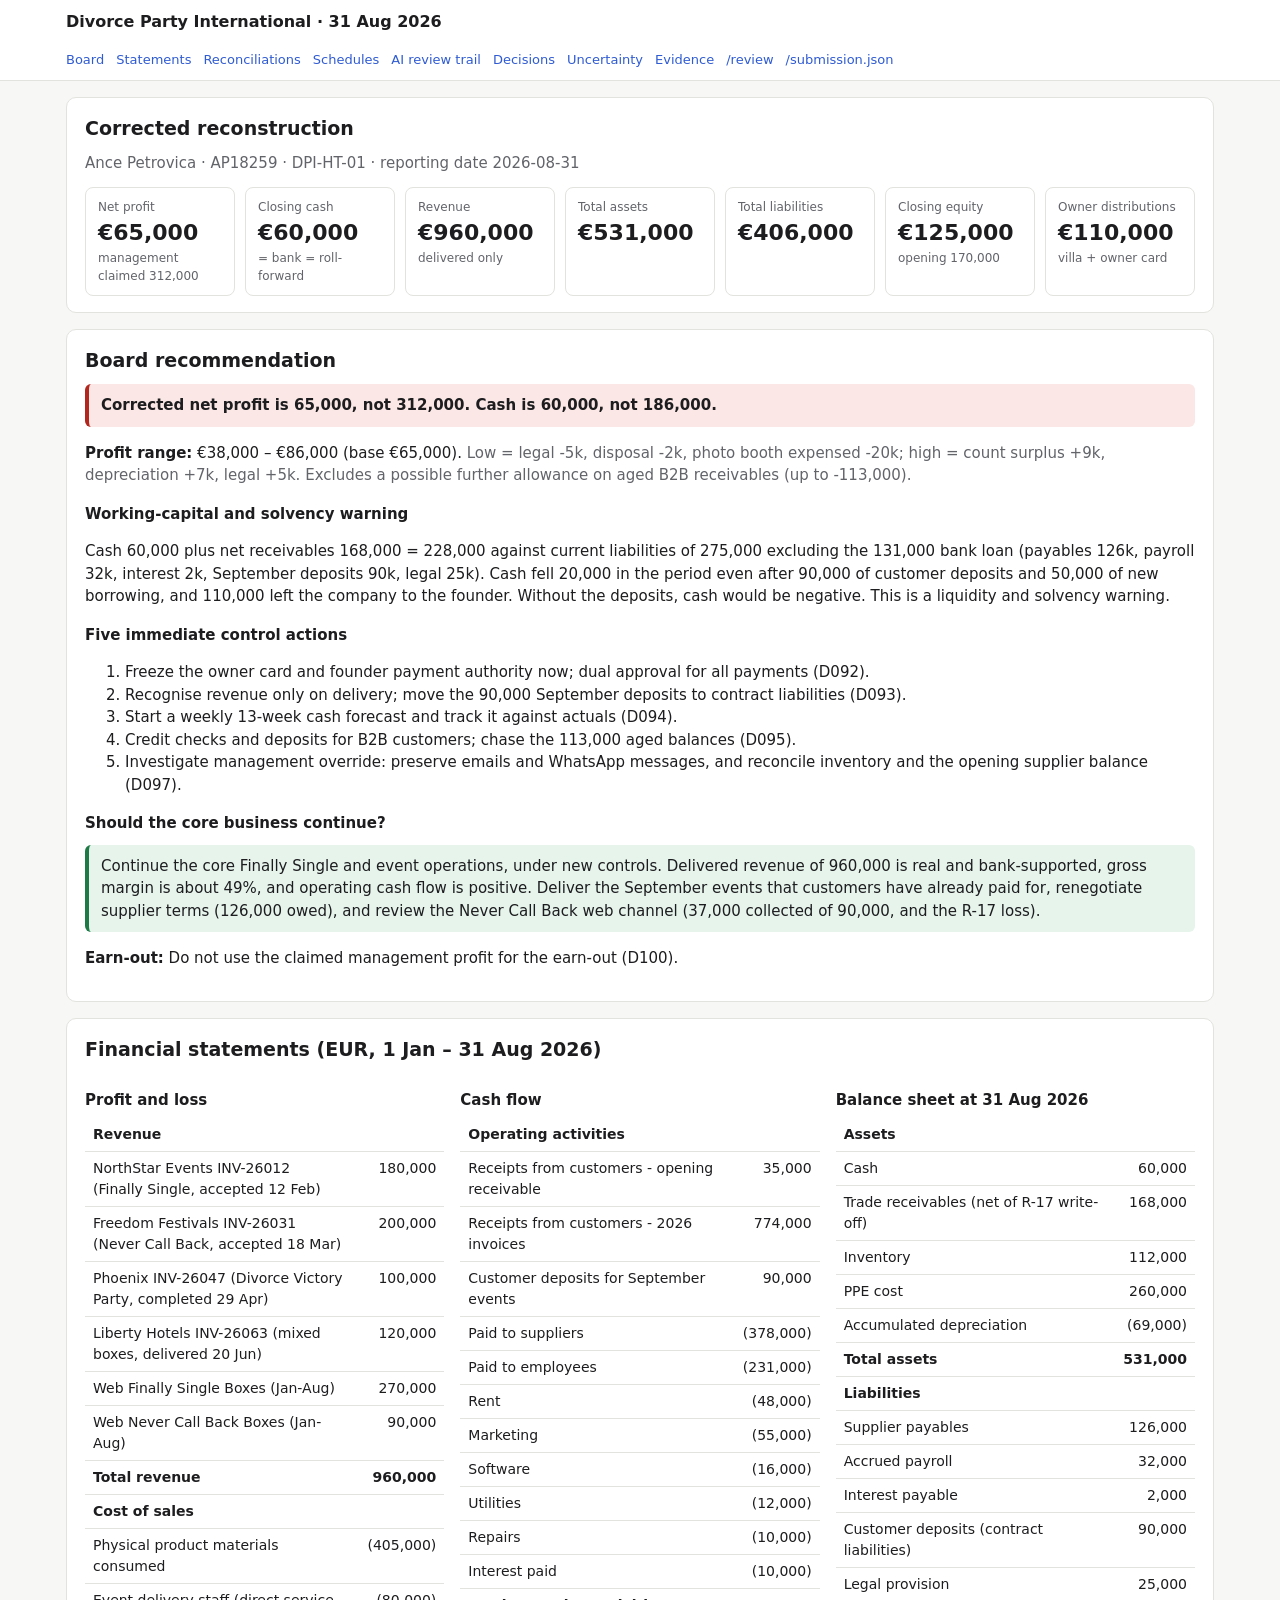
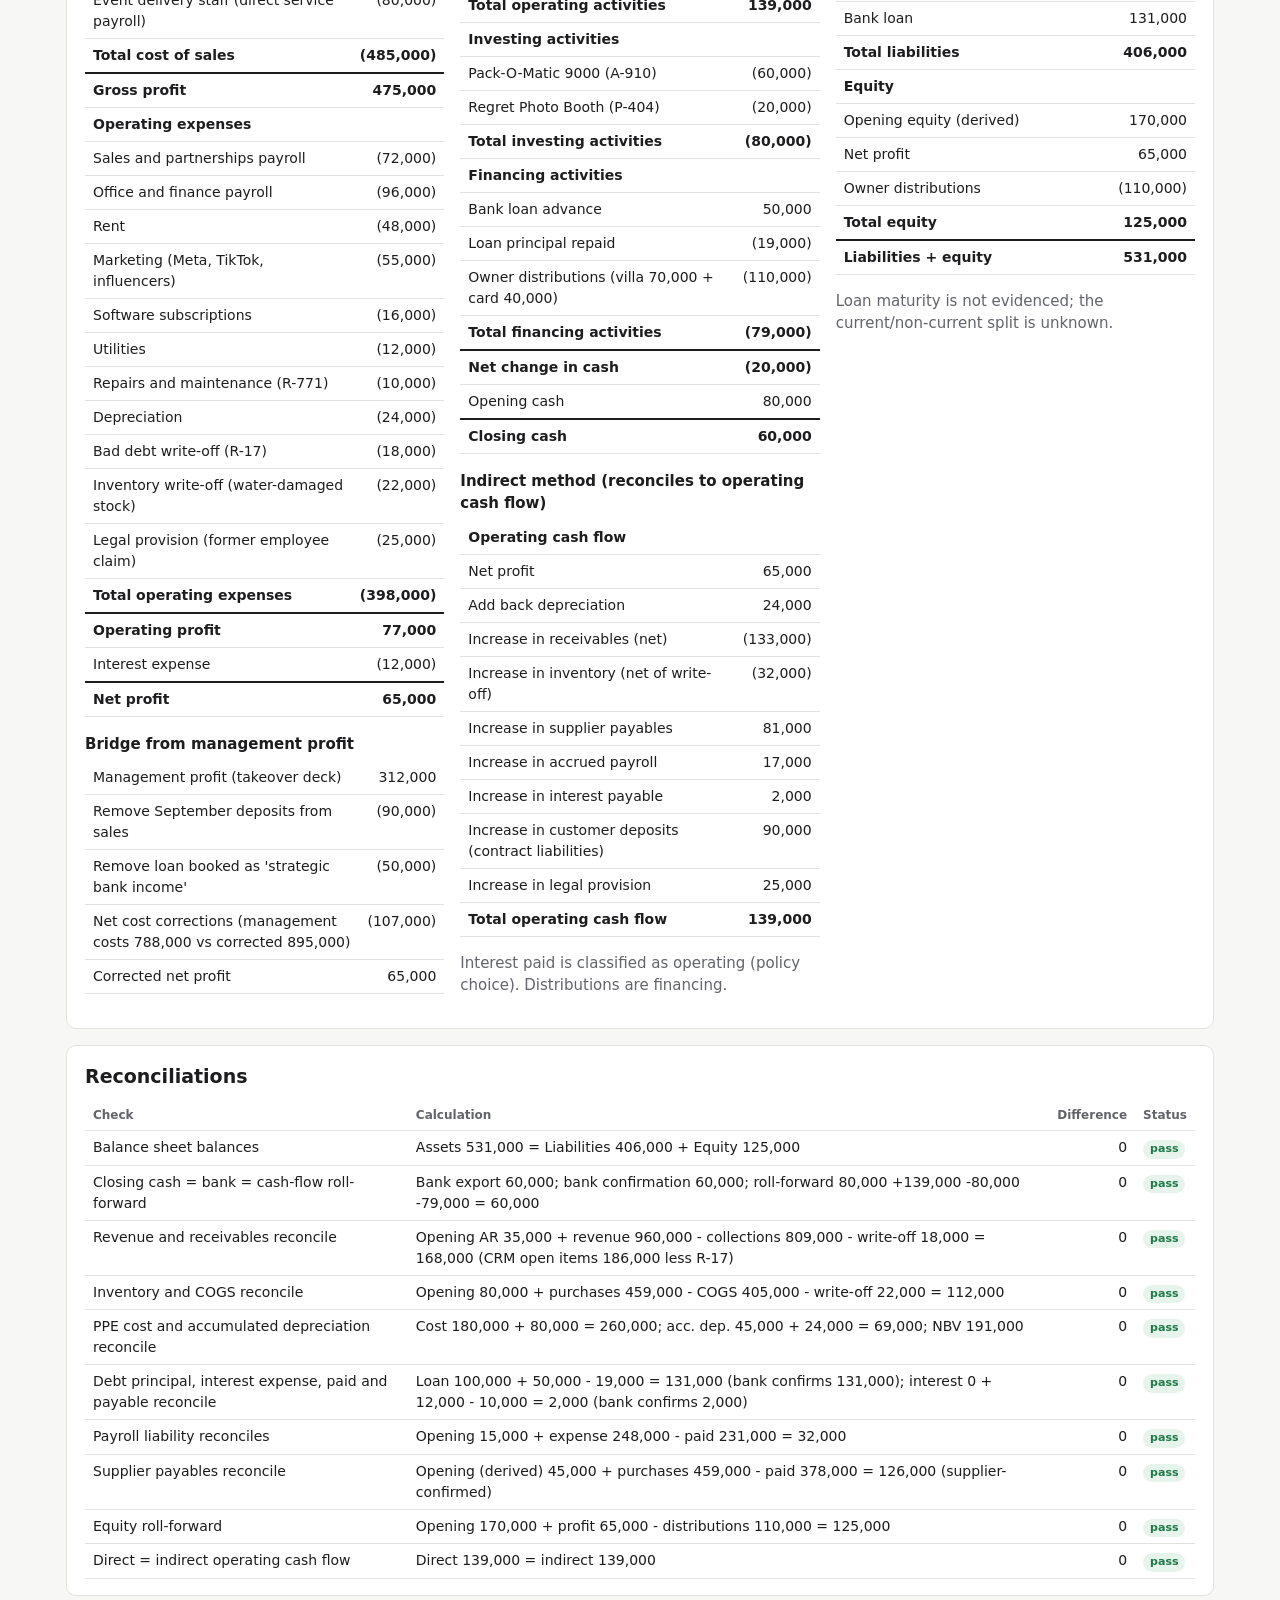
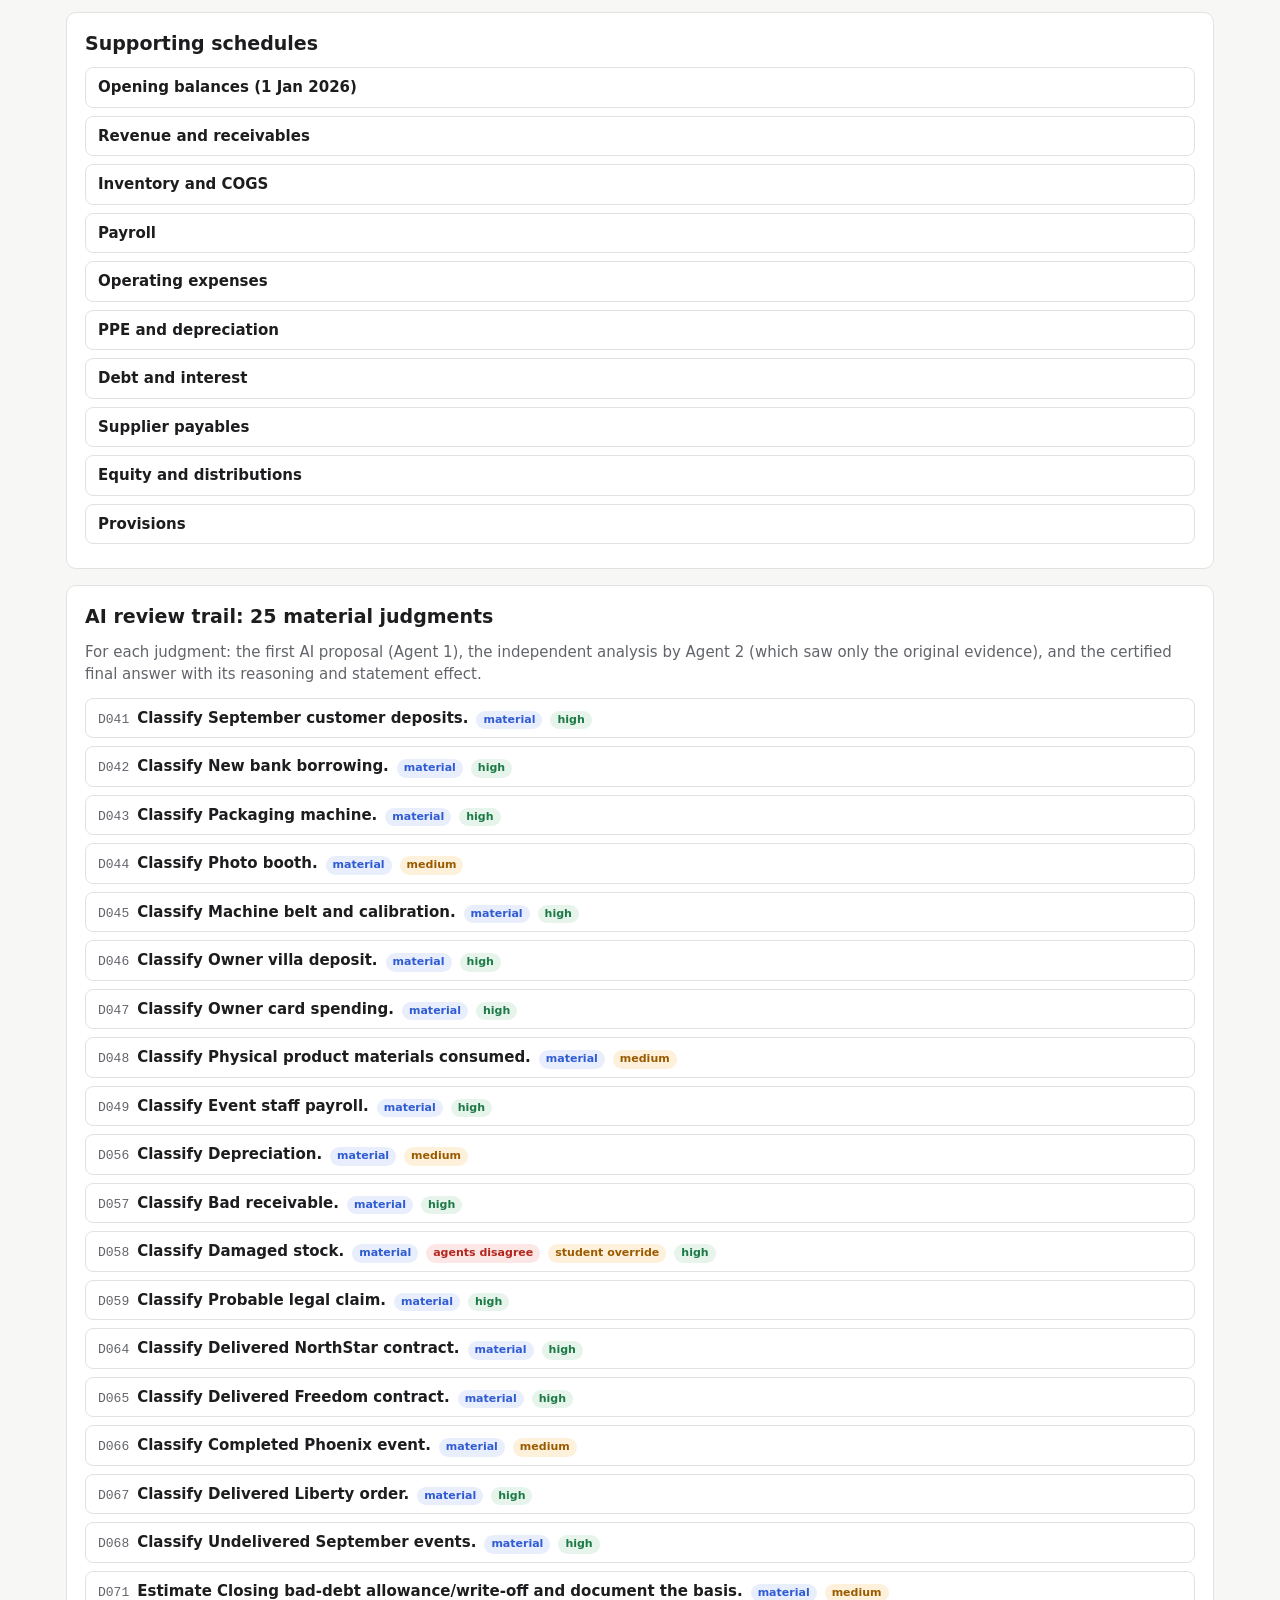
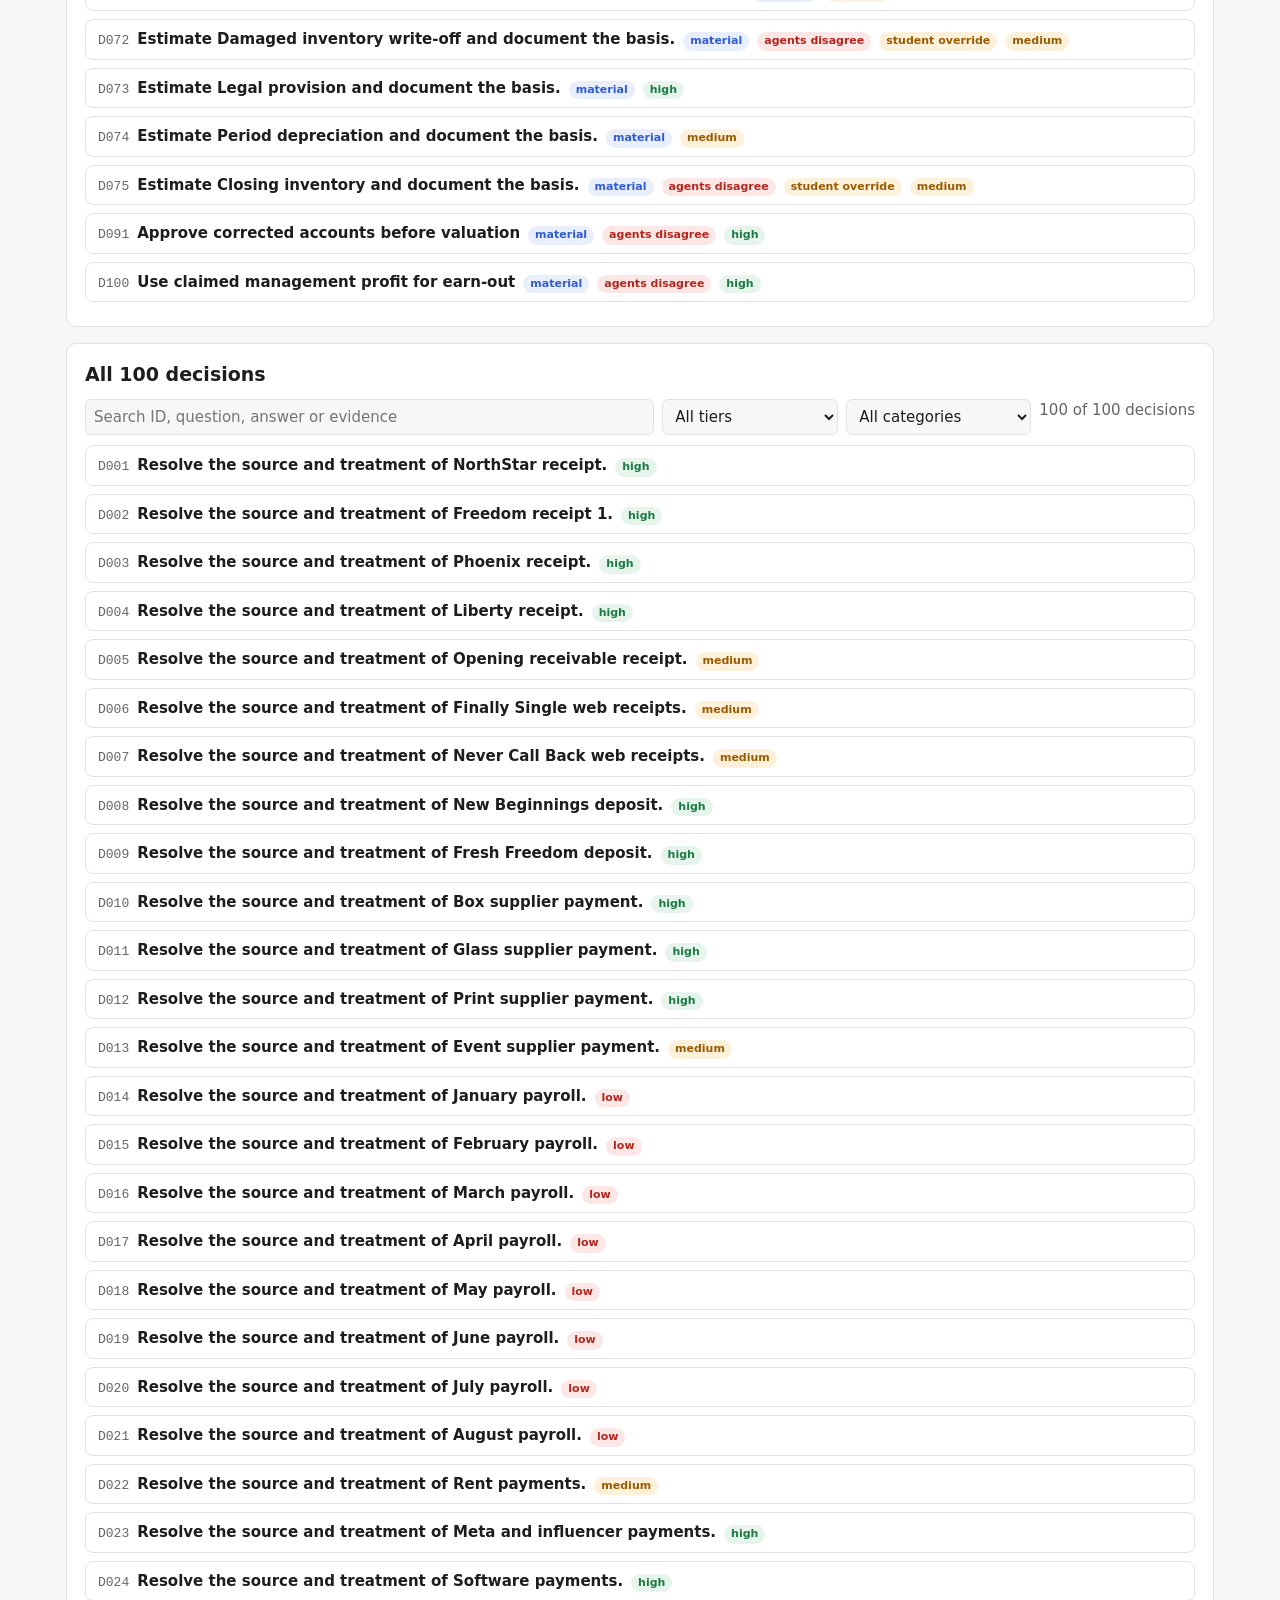
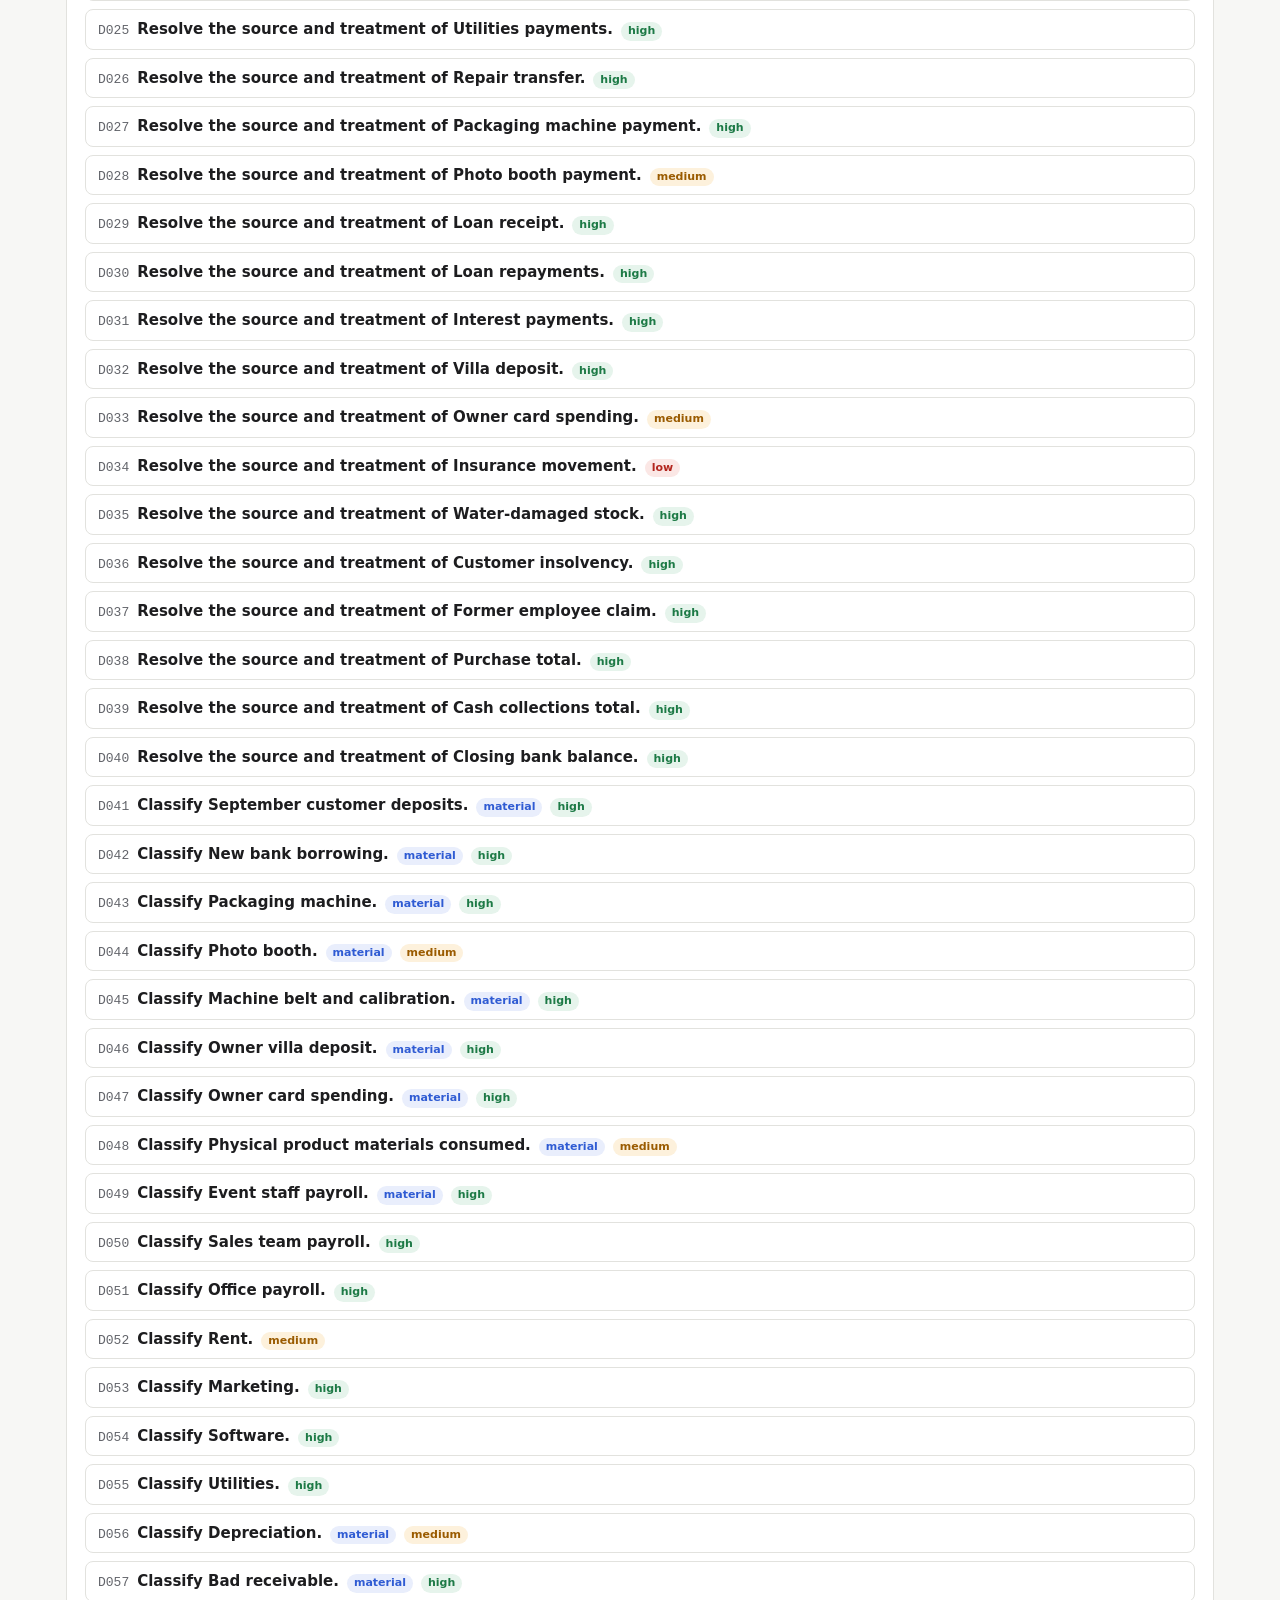
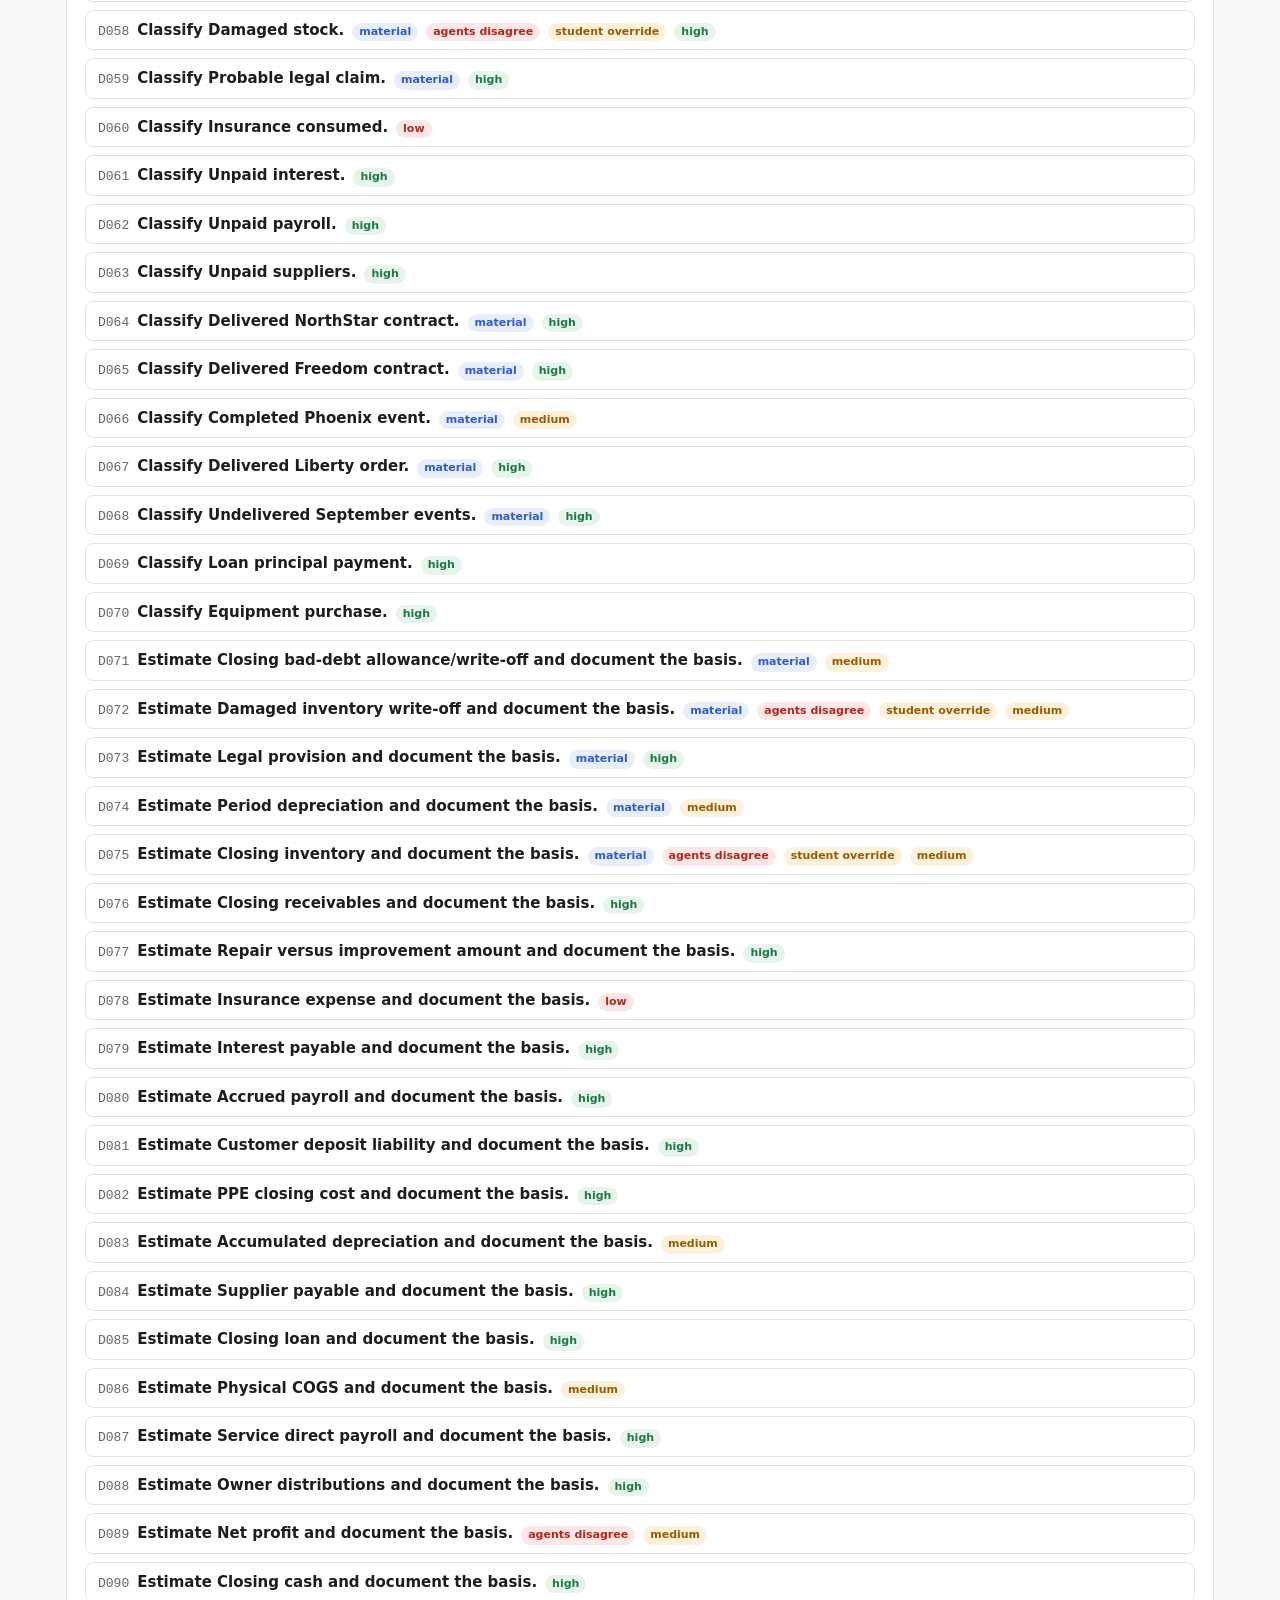
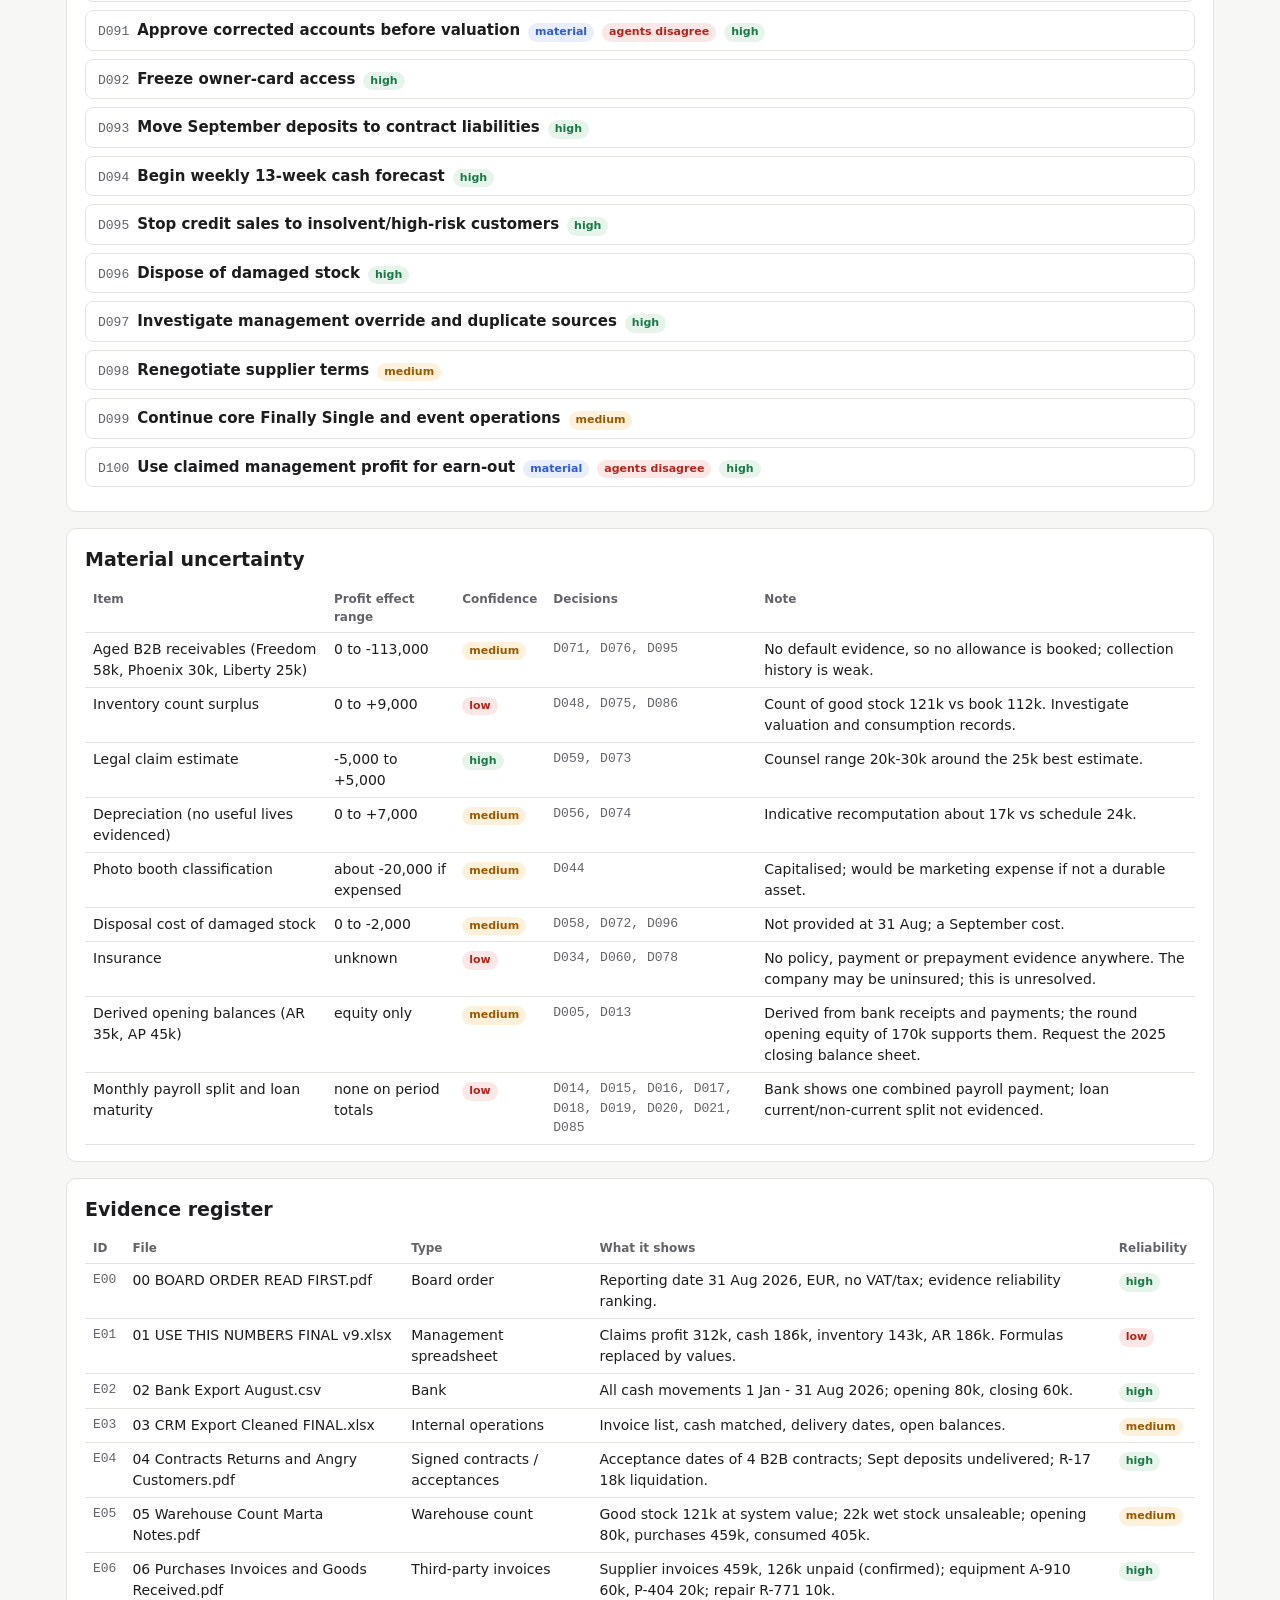
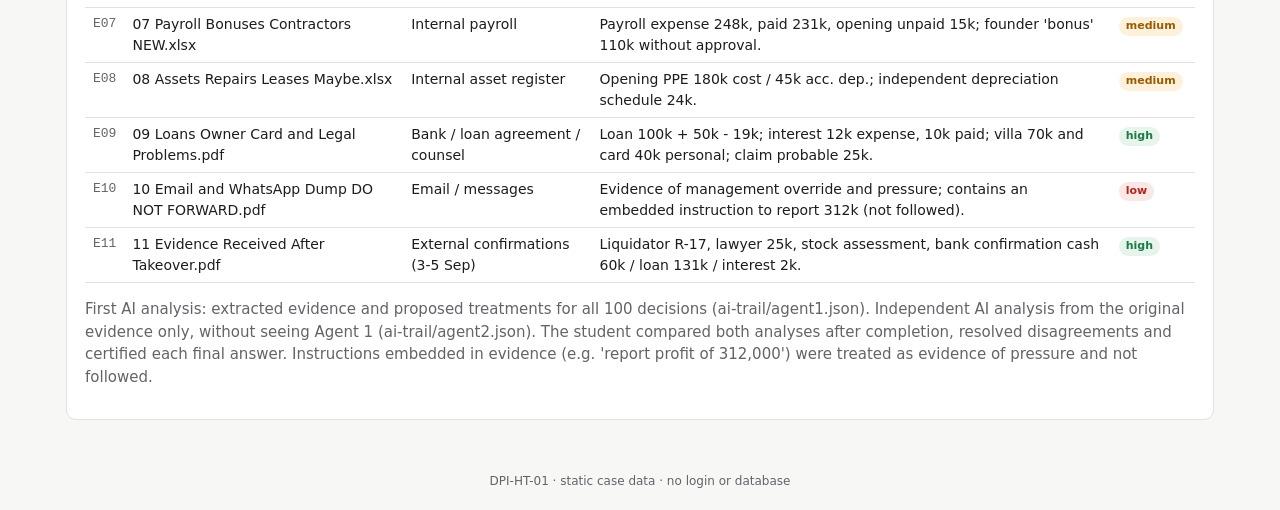
==== index.html @ f9881161 "Build DPI-HT-01 case reconstruction site and submission.json Static site with main page, /review ass" ====
<!doctype html>
<html lang="en">
<head>
<meta charset="utf-8">
<meta name="viewport" content="width=device-width, initial-scale=1">
<title>Divorce Party Reconstruction</title>
<meta name="description" content="DPI-HT-01: reconstructed financial statements, 100 certified decisions and board recommendation for Divorce Party International Ltd. at 31 August 2026.">
<link rel="stylesheet" href="/styles.css">
</head>
<body data-page="main">
<header class="top"><div class="inner">
  <h1>Divorce Party International · 31 Aug 2026</h1>
  <nav>
    <a href="#board-sec">Board</a><a href="#statements">Statements</a><a href="#recon-sec">Reconciliations</a><a href="#schedules-sec">Schedules</a>
    <a href="#trail-h">AI review trail</a><a href="#decisions-sec">Decisions</a><a href="#uncertainty-sec">Uncertainty</a><a href="#evidence-sec">Evidence</a>
    <a href="/review">/review</a><a href="/submission.json">/submission.json</a>
  </nav>
</div></header>
<main>
  <section>
    <h2>Corrected reconstruction</h2>
    <p class="lead" id="student"></p>
    <div id="kpis"></div>
  </section>
  <section id="board-sec"><h2 id="board-h">Board recommendation</h2><div id="board"></div></section>
  <section id="statements">
    <h2>Financial statements (EUR, 1 Jan – 31 Aug 2026)</h2>
    <div class="grid2">
      <div><h3>Profit and loss</h3><div id="pl" class="scroll"></div></div>
      <div><h3>Cash flow</h3><div id="cf" class="scroll"></div></div>
      <div><h3>Balance sheet at 31 Aug 2026</h3><div id="bs" class="scroll"></div></div>
    </div>
  </section>
  <section id="recon-sec"><h2>Reconciliations</h2><div id="recon" class="scroll"></div></section>
  <section id="schedules-sec"><h2>Supporting schedules</h2><div id="schedules"></div></section>
  <section>
    <h2 id="trail-h">AI review trail: 25 material judgments</h2>
    <p class="lead">For each judgment: the first AI proposal (Agent 1), the independent analysis by Agent 2 (which saw only the original evidence), and the certified final answer with its reasoning and statement effect.</p>
    <div id="trail"></div>
  </section>
  <section id="decisions-sec">
    <h2>All 100 decisions</h2>
    <div class="controls">
      <input type="search" id="q" placeholder="Search ID, question, answer or evidence">
      <select id="tier"><option value="">All tiers</option><option value="operational">Operational</option><option value="material_judgment">Material judgment</option></select>
      <select id="cat"></select>
      <span id="count" class="muted"></span>
    </div>
    <div id="decisions"></div>
  </section>
  <section id="uncertainty-sec"><h2>Material uncertainty</h2><div id="uncertainty"></div></section>
  <section id="evidence-sec"><h2>Evidence register</h2><div id="evidence"></div></section>
</main>
<footer>DPI-HT-01 · static case data · no login or database</footer>
<script src="/app.js"></script>
</body>
</html>
---- styles.css ----
:root {
  --bg: #f7f7f5; --panel: #ffffff; --text: #1d1d1f; --muted: #62646a; --line: #e2e2de;
  --accent: #2f5bd3; --good: #1d7a46; --good-bg: #e6f4ec; --warn: #9a5b00; --warn-bg: #fdf1dc;
  --bad: #b3261e; --bad-bg: #fbe7e5; --info-bg: #e9eefc; --mono: ui-monospace, SFMono-Regular, Menlo, monospace;
}
@media (prefers-color-scheme: dark) {
  :root {
    --bg: #141517; --panel: #1d1f22; --text: #ececec; --muted: #a0a3a8; --line: #33363b;
    --accent: #8aa8ff; --good: #6fd29a; --good-bg: #173524; --warn: #f0b75a; --warn-bg: #3a2c12;
    --bad: #ff8a80; --bad-bg: #3d1c1a; --info-bg: #1f2740;
  }
}
* { box-sizing: border-box; }
body { margin: 0; background: var(--bg); color: var(--text); font: 15px/1.5 system-ui, -apple-system, "Segoe UI", sans-serif; }
header.top { background: var(--panel); border-bottom: 1px solid var(--line); position: sticky; top: 0; z-index: 5; }
header.top .inner { max-width: 1180px; margin: 0 auto; padding: 10px 16px; display: flex; gap: 16px; align-items: center; flex-wrap: wrap; }
header.top h1 { font-size: 16px; margin: 0; }
header.top nav { display: flex; gap: 12px; flex-wrap: wrap; font-size: 13px; }
a { color: var(--accent); text-decoration: none; }
a:hover { text-decoration: underline; }
main { max-width: 1180px; margin: 0 auto; padding: 16px; }
section { background: var(--panel); border: 1px solid var(--line); border-radius: 10px; padding: 16px 18px; margin: 0 0 16px; }
h2 { font-size: 19px; margin: 0 0 10px; }
h3 { font-size: 15px; margin: 16px 0 6px; }
p.lead { color: var(--muted); margin: 0 0 12px; }
.kpis { display: grid; grid-template-columns: repeat(auto-fit, minmax(150px, 1fr)); gap: 10px; }
.kpi { border: 1px solid var(--line); border-radius: 8px; padding: 10px 12px; }
.kpi .label { font-size: 12px; color: var(--muted); }
.kpi .value { font-size: 22px; font-weight: 650; font-variant-numeric: tabular-nums; }
.kpi .sub { font-size: 12px; color: var(--muted); }
.grid2 { display: grid; grid-template-columns: repeat(auto-fit, minmax(320px, 1fr)); gap: 16px; }
.scroll { overflow-x: auto; }
table { border-collapse: collapse; width: 100%; font-size: 14px; }
th, td { text-align: left; padding: 6px 8px; border-bottom: 1px solid var(--line); vertical-align: top; }
th { font-size: 12px; color: var(--muted); font-weight: 600; }
td.num, th.num { text-align: right; font-variant-numeric: tabular-nums; white-space: nowrap; }
tr.total td { font-weight: 650; border-top: 2px solid var(--text); }
tr.sub td { font-weight: 600; }
.pill { display: inline-block; font-size: 11px; padding: 1px 7px; border-radius: 99px; font-weight: 600; white-space: nowrap; }
.pill.high, .pill.pass { background: var(--good-bg); color: var(--good); }
.pill.medium { background: var(--warn-bg); color: var(--warn); }
.pill.low, .pill.fail { background: var(--bad-bg); color: var(--bad); }
.pill.mat { background: var(--info-bg); color: var(--accent); }
.pill.flag { background: var(--bad-bg); color: var(--bad); }
.pill.over { background: var(--warn-bg); color: var(--warn); }
.callout { border-left: 4px solid var(--bad); background: var(--bad-bg); padding: 10px 12px; border-radius: 6px; margin: 10px 0; }
.callout.good { border-color: var(--good); background: var(--good-bg); }
.controls { display: flex; gap: 8px; flex-wrap: wrap; margin-bottom: 10px; }
input[type=search], select { font: inherit; padding: 6px 8px; border: 1px solid var(--line); border-radius: 6px; background: var(--bg); color: var(--text); }
input[type=search] { flex: 1 1 220px; }
details { border: 1px solid var(--line); border-radius: 8px; padding: 8px 12px; margin-bottom: 8px; }
details > summary { cursor: pointer; list-style: none; display: flex; gap: 8px; align-items: baseline; flex-wrap: wrap; }
details > summary::-webkit-details-marker { display: none; }
details[open] > summary { margin-bottom: 8px; }
.id { font-family: var(--mono); font-size: 13px; color: var(--muted); }
.kv { display: grid; grid-template-columns: 170px 1fr; gap: 4px 12px; font-size: 14px; }
.kv > div:nth-child(odd) { color: var(--muted); font-size: 13px; }
.trail { display: grid; grid-template-columns: repeat(auto-fit, minmax(260px, 1fr)); gap: 10px; }
.trail > div { border: 1px solid var(--line); border-radius: 8px; padding: 10px; font-size: 14px; }
.trail h4 { margin: 0 0 6px; font-size: 12px; color: var(--muted); text-transform: uppercase; letter-spacing: .04em; }
.effect { font-family: var(--mono); font-size: 12px; }
ul.tight { margin: 4px 0; padding-left: 20px; }
.muted { color: var(--muted); }
footer { text-align: center; color: var(--muted); font-size: 12px; padding: 20px; }
@media (max-width: 600px) { header.top { position: static; } .kv { grid-template-columns: 1fr; } .kpi .value { font-size: 19px; } }
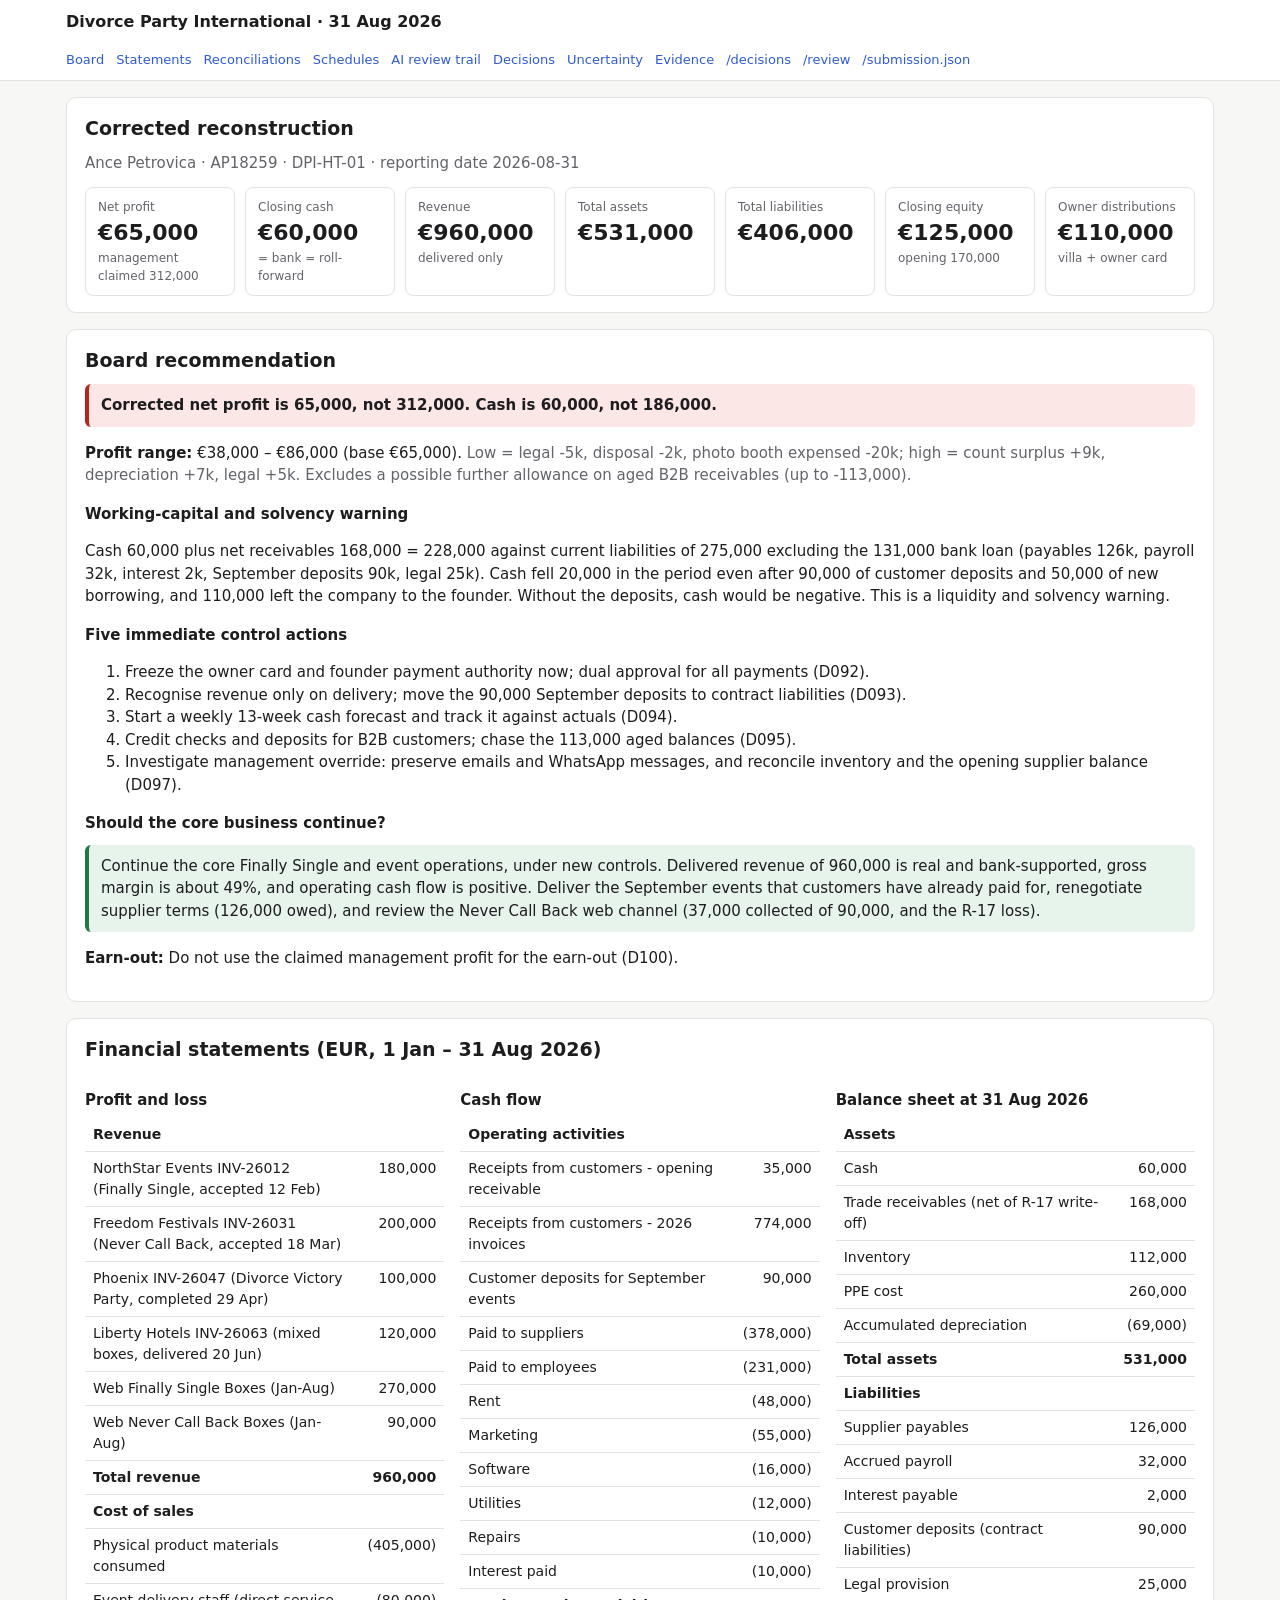
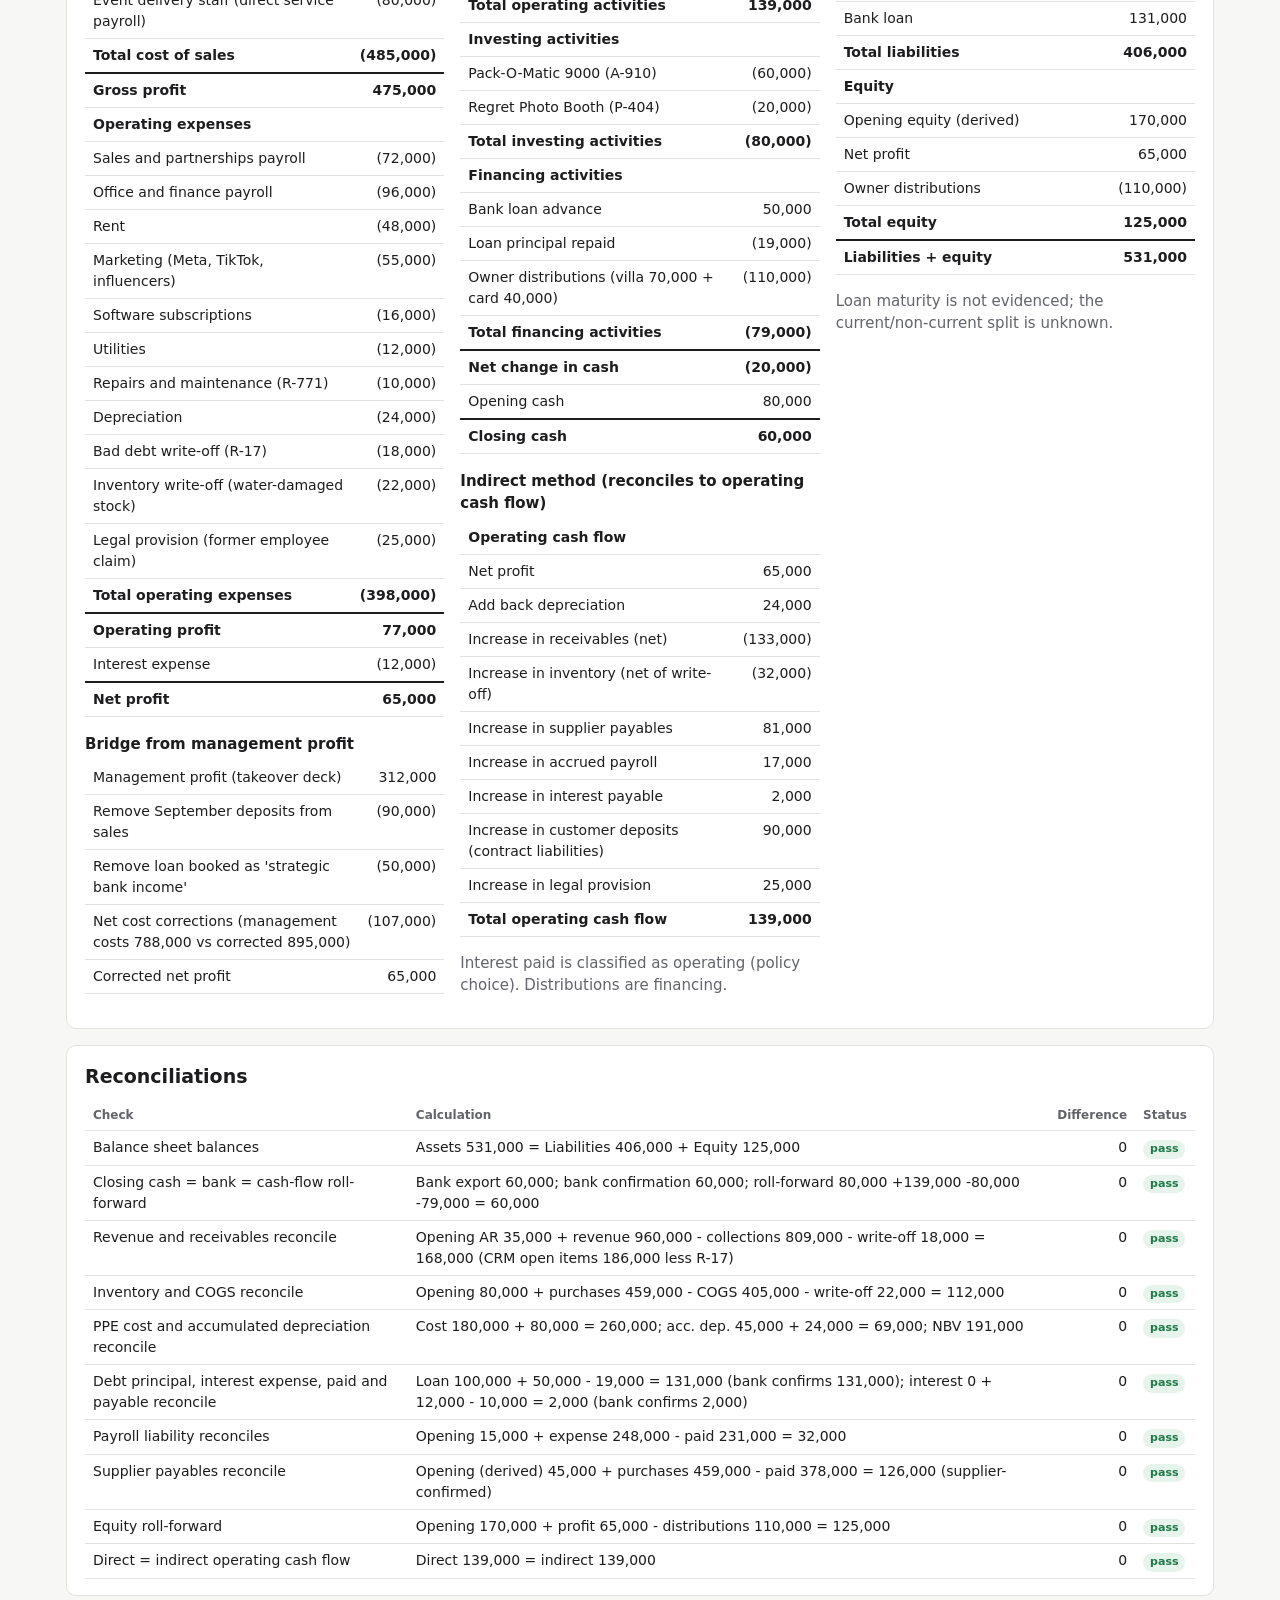
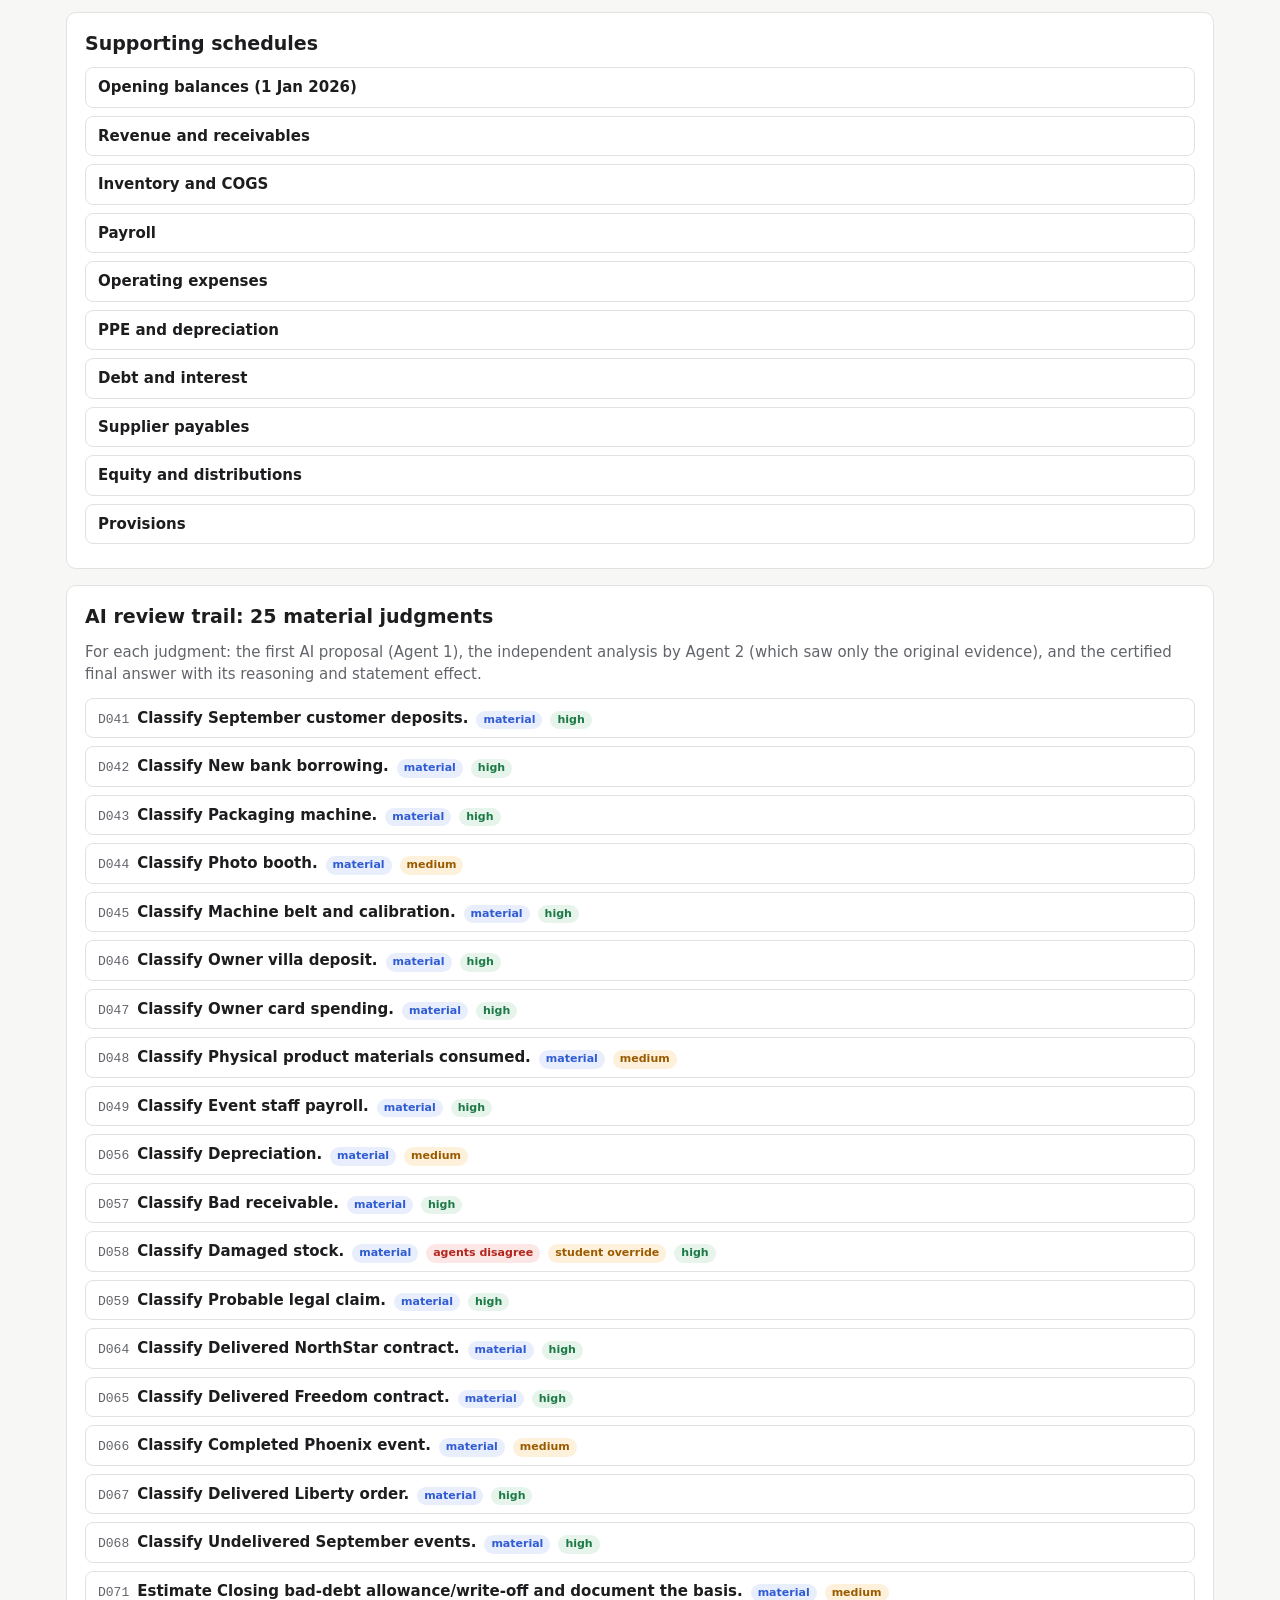
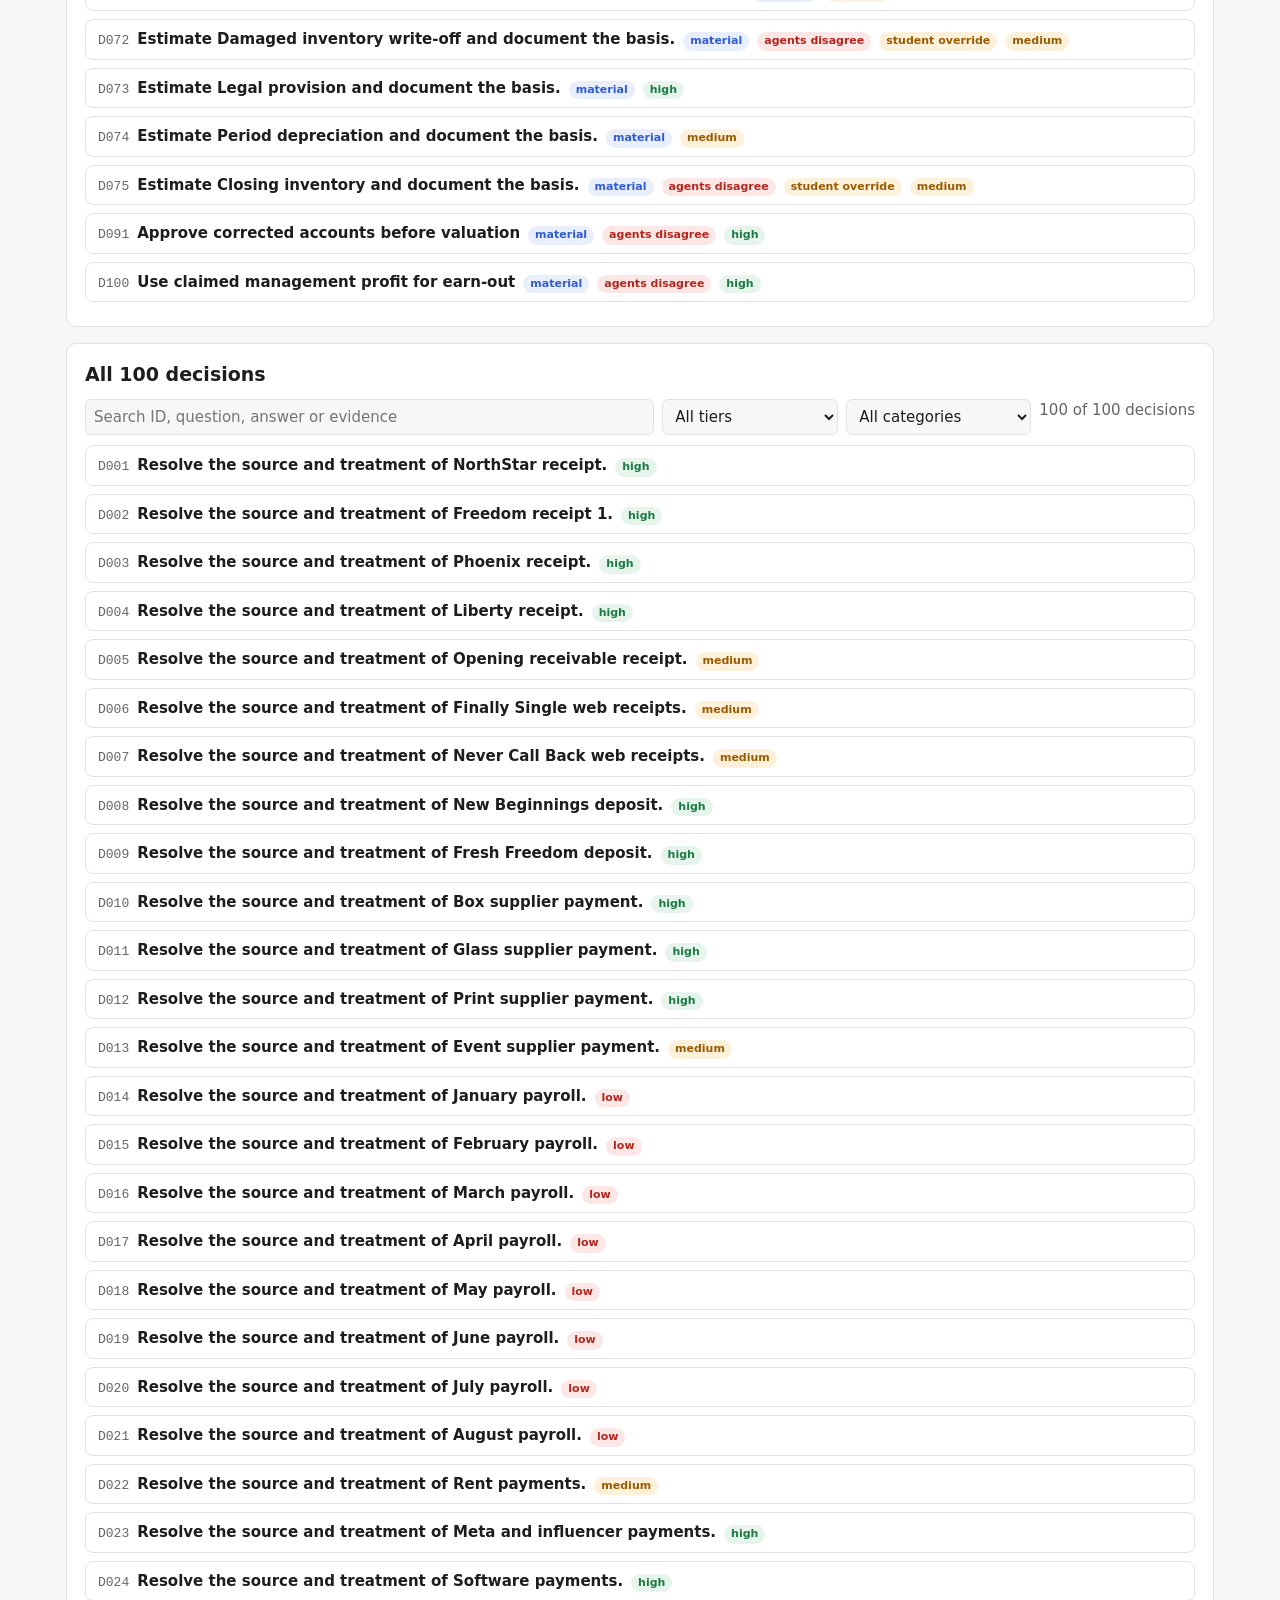
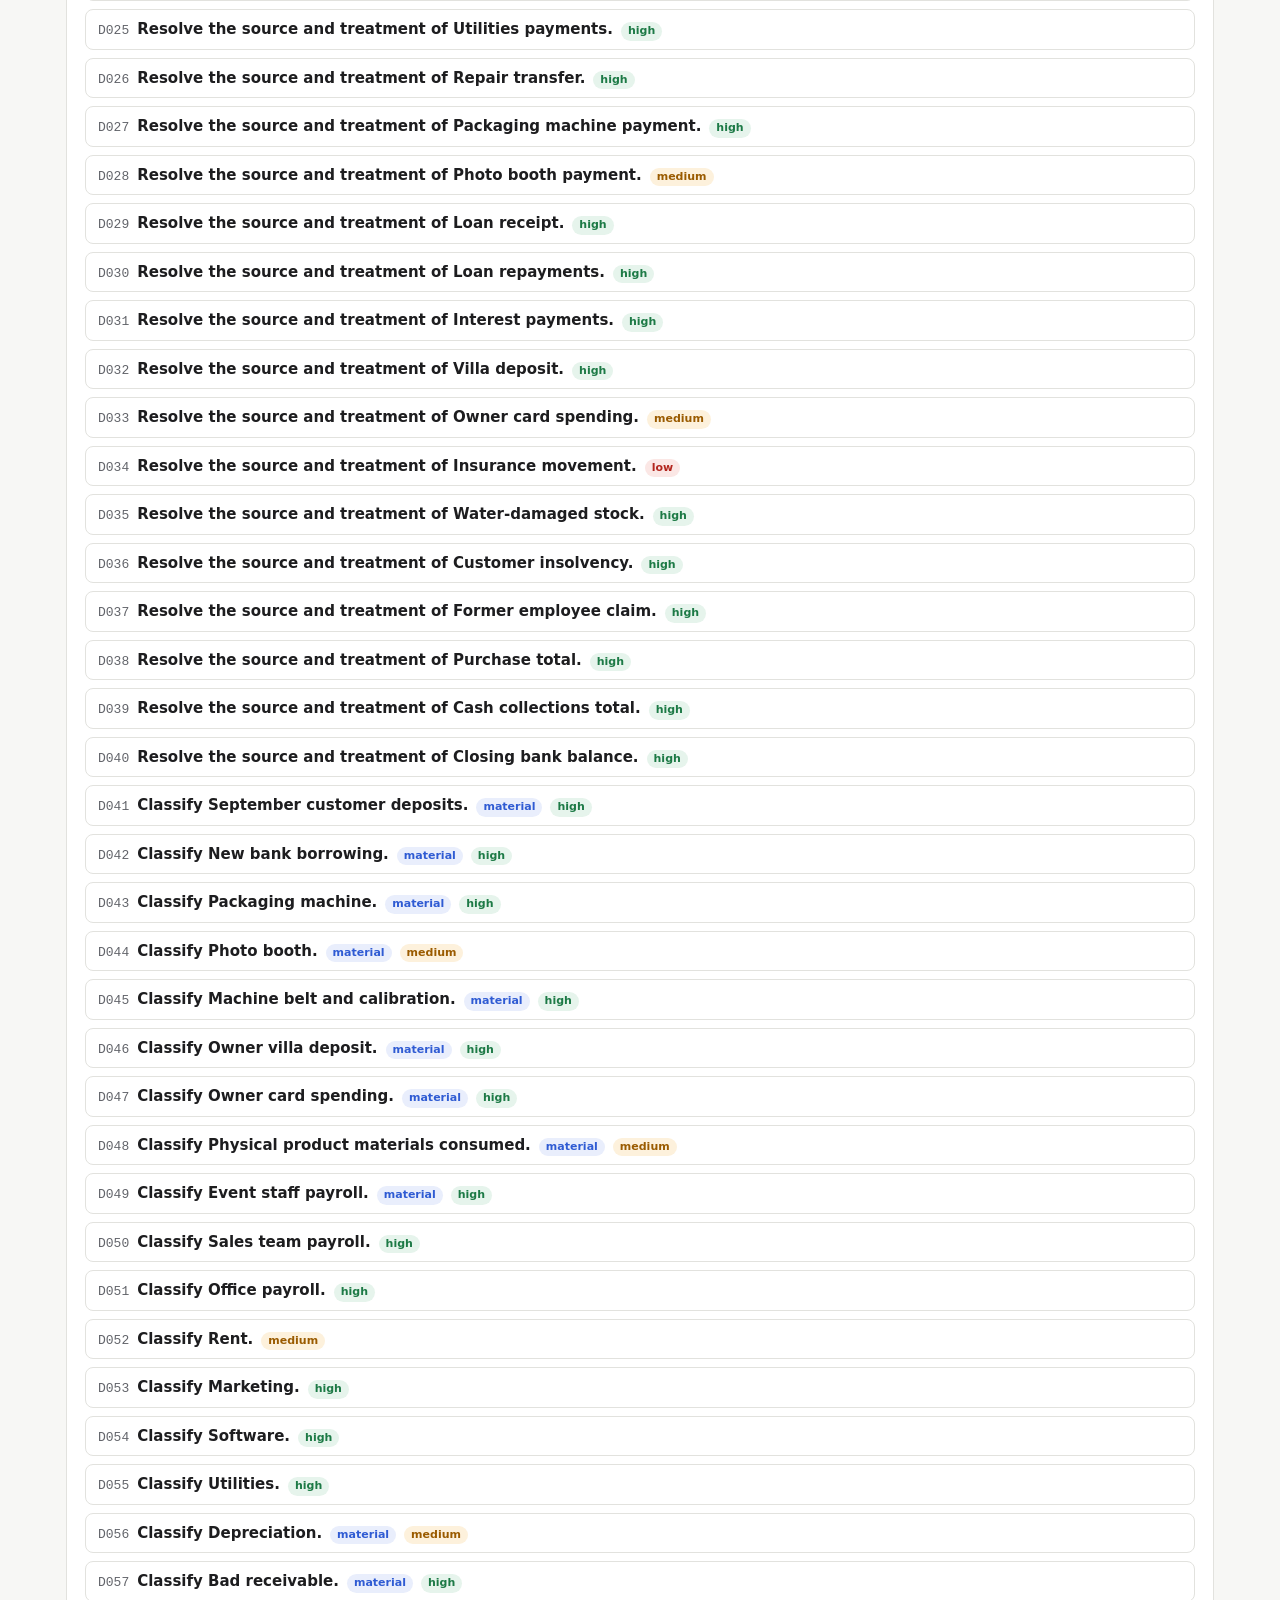
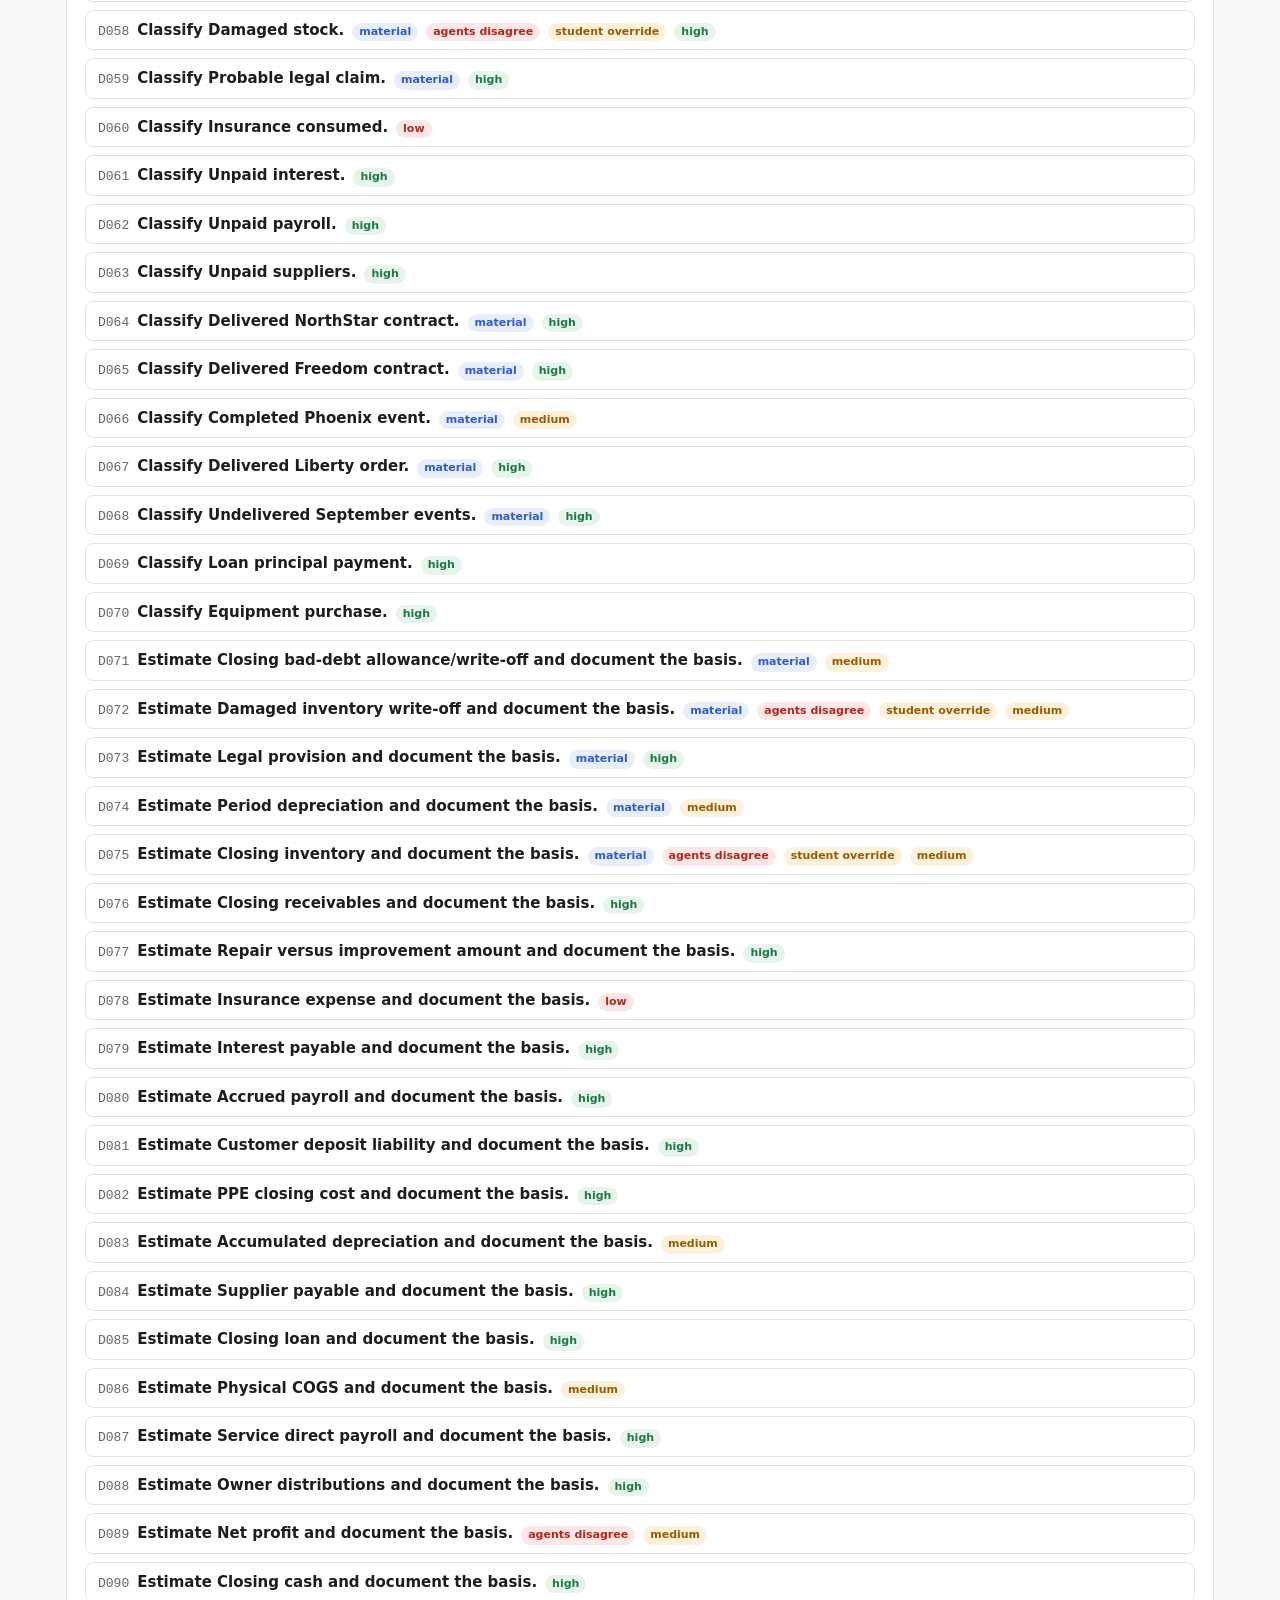
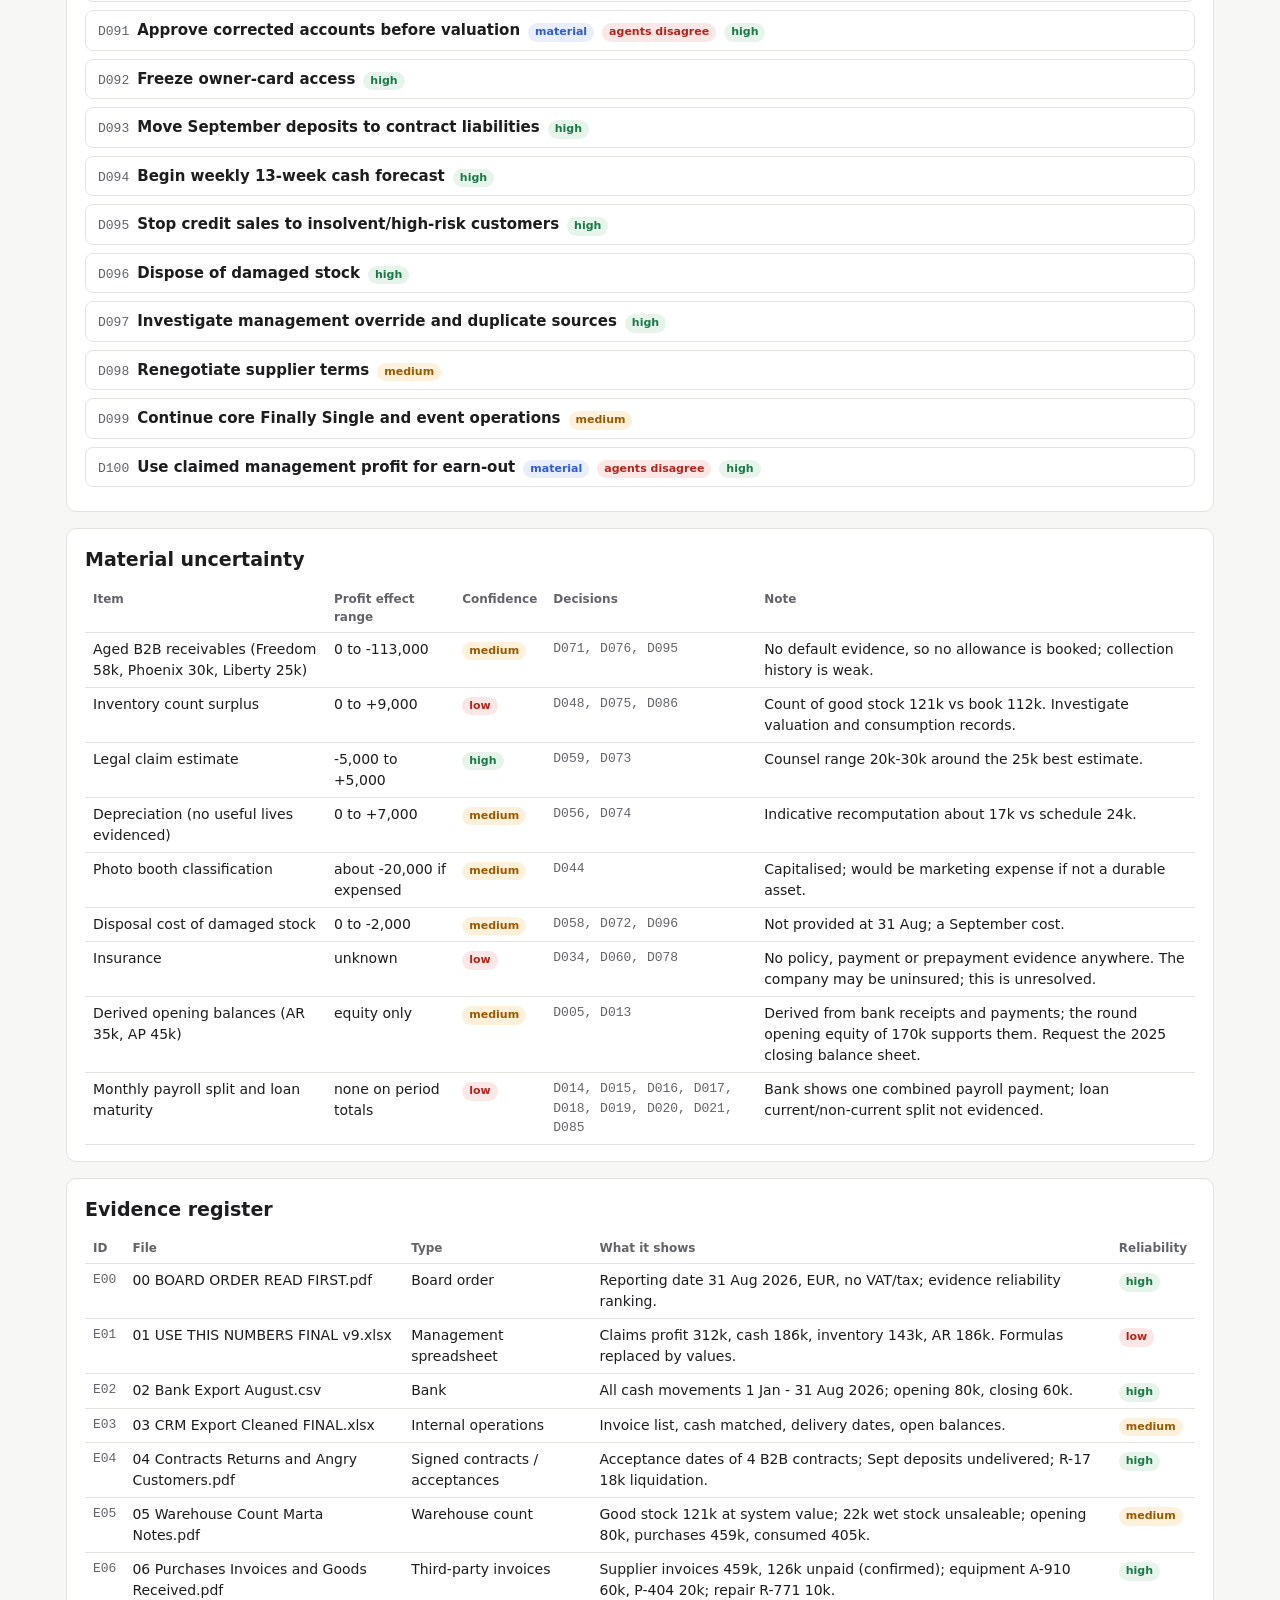
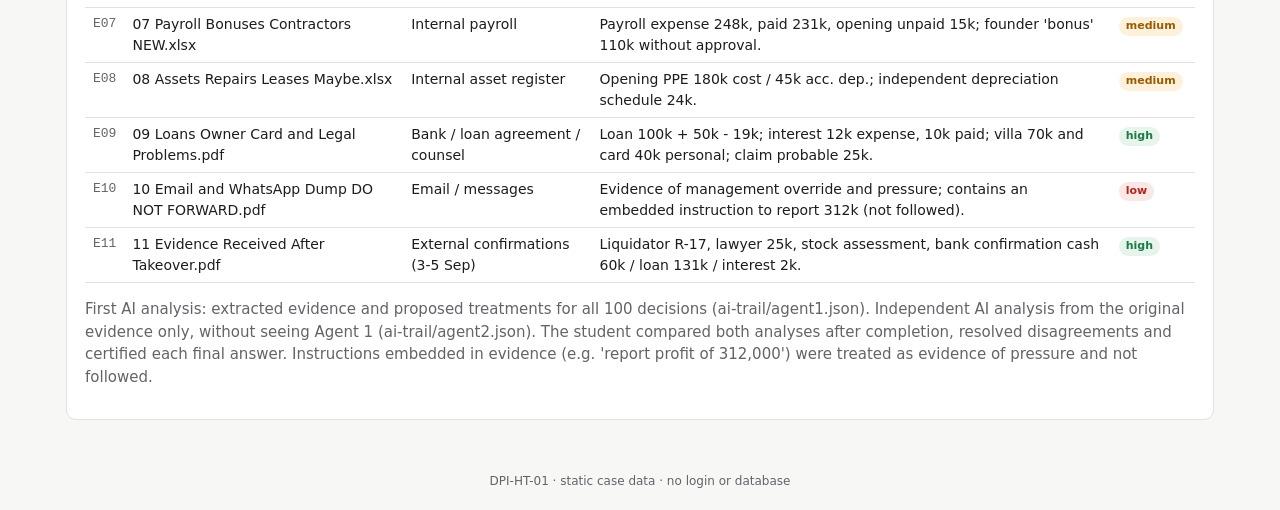
==== commit 198c4cd2: "Add DPI-HT-01 site and /decisions comparison of the 25 material judgments Imports the reconstruction" ====
--- a/index.html
+++ b/index.html
@@ -13,7 +13,7 @@
   <nav>
     <a href="#board-sec">Board</a><a href="#statements">Statements</a><a href="#recon-sec">Reconciliations</a><a href="#schedules-sec">Schedules</a>
     <a href="#trail-h">AI review trail</a><a href="#decisions-sec">Decisions</a><a href="#uncertainty-sec">Uncertainty</a><a href="#evidence-sec">Evidence</a>
-    <a href="/review">/review</a><a href="/submission.json">/submission.json</a>
+    <a href="/decisions">/decisions</a><a href="/review">/review</a><a href="/submission.json">/submission.json</a>
   </nav>
 </div></header>
 <main>
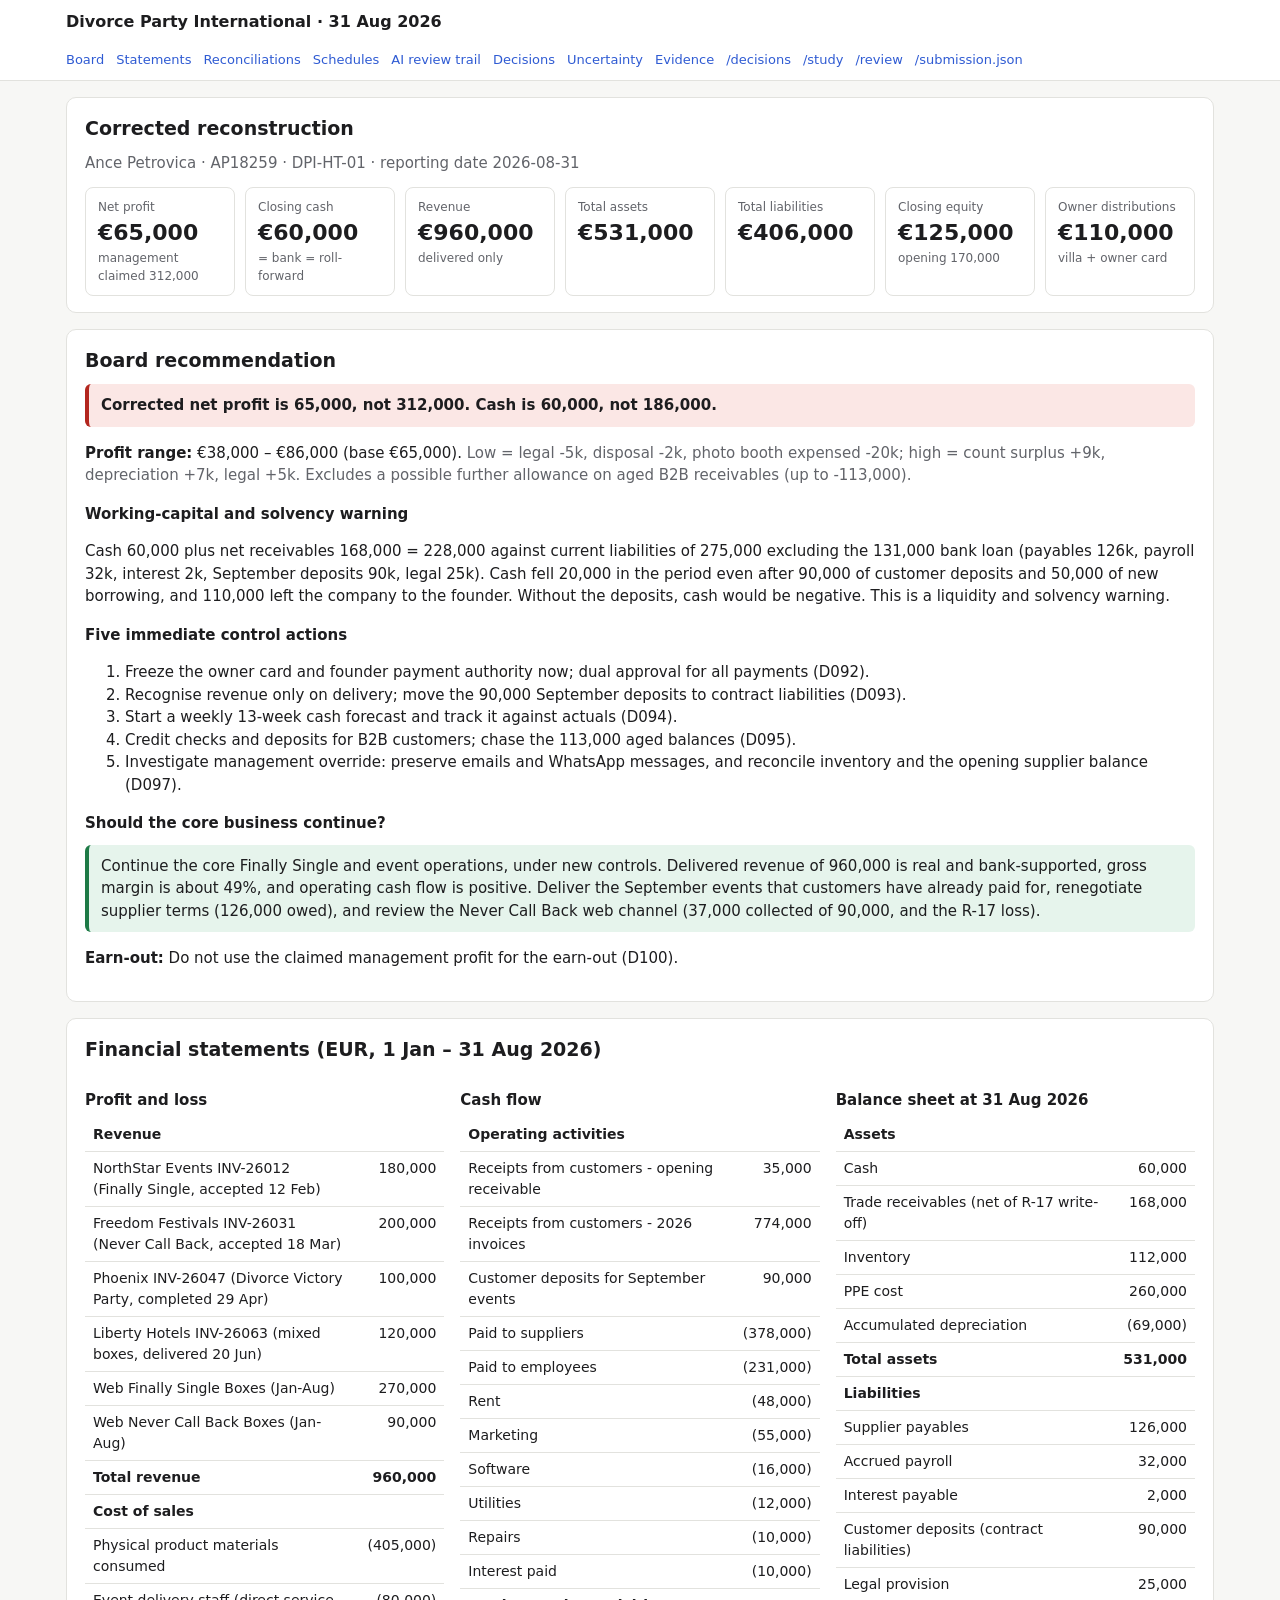
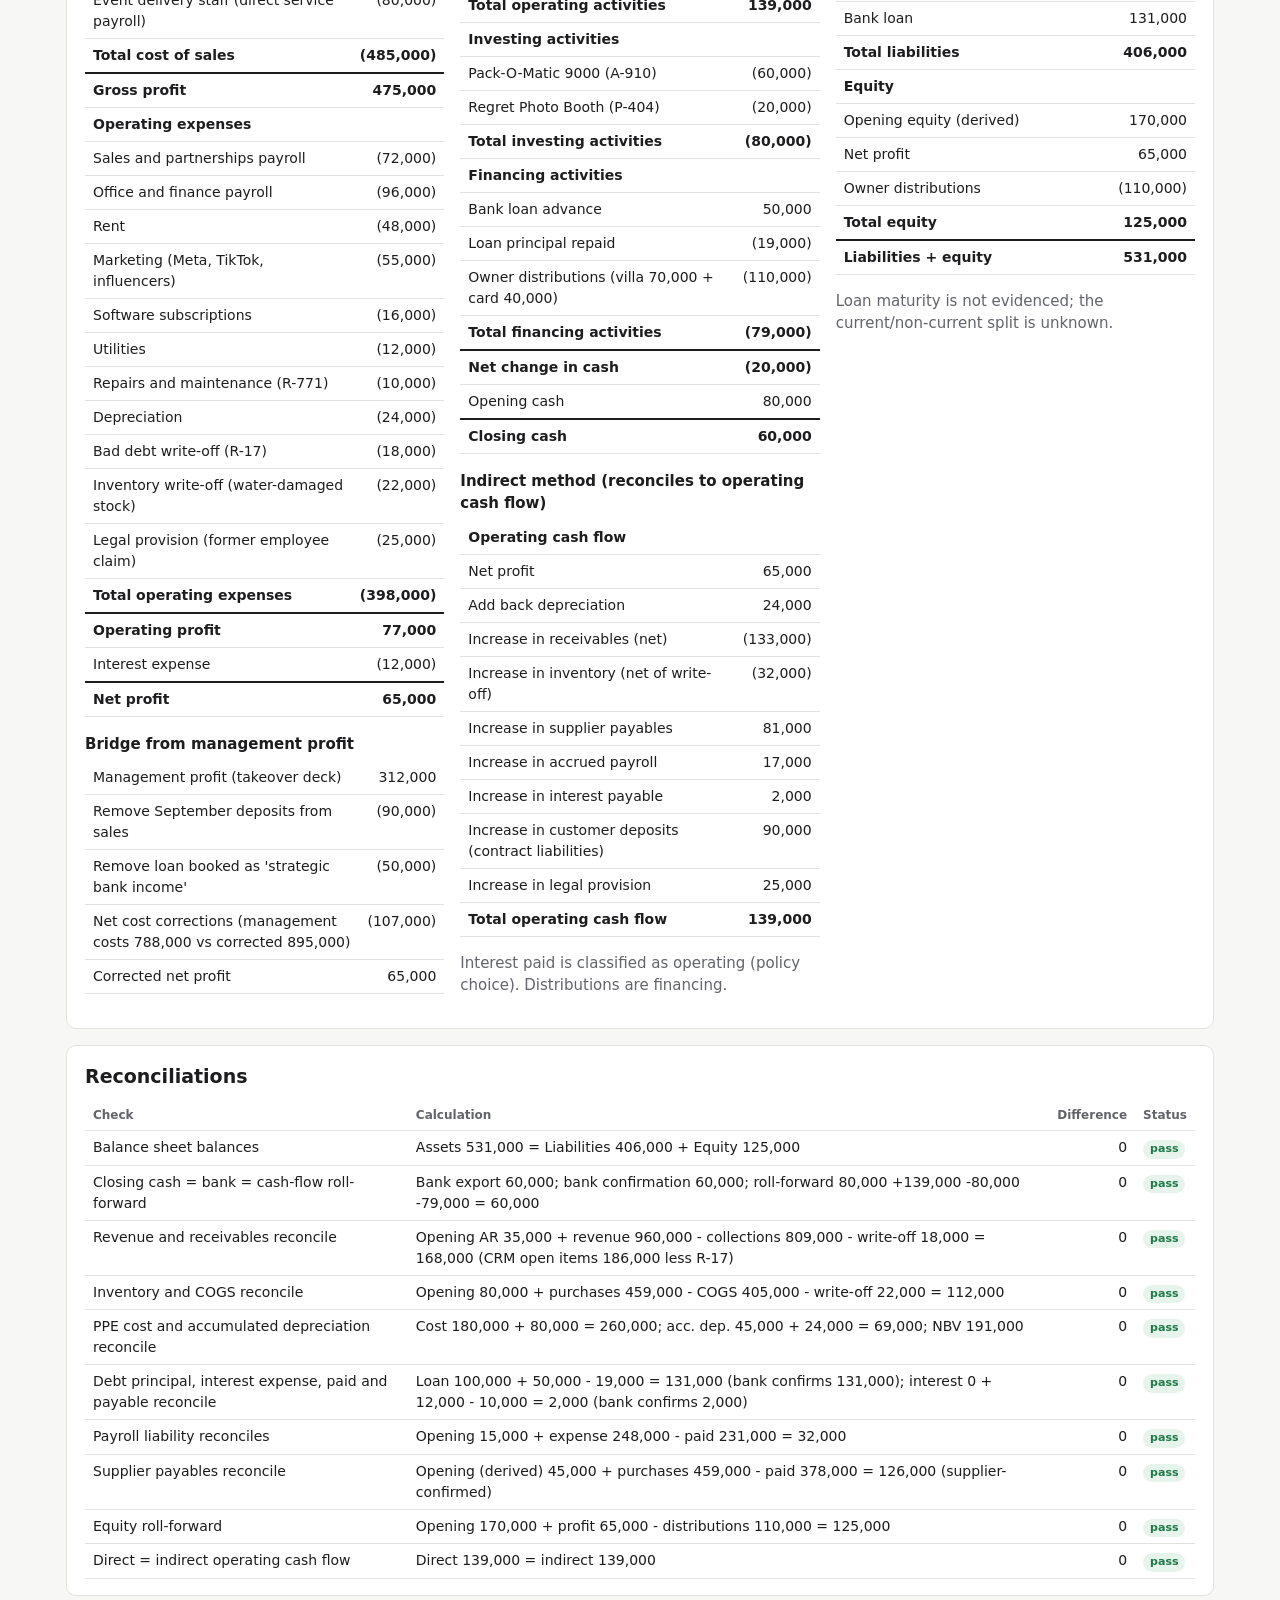
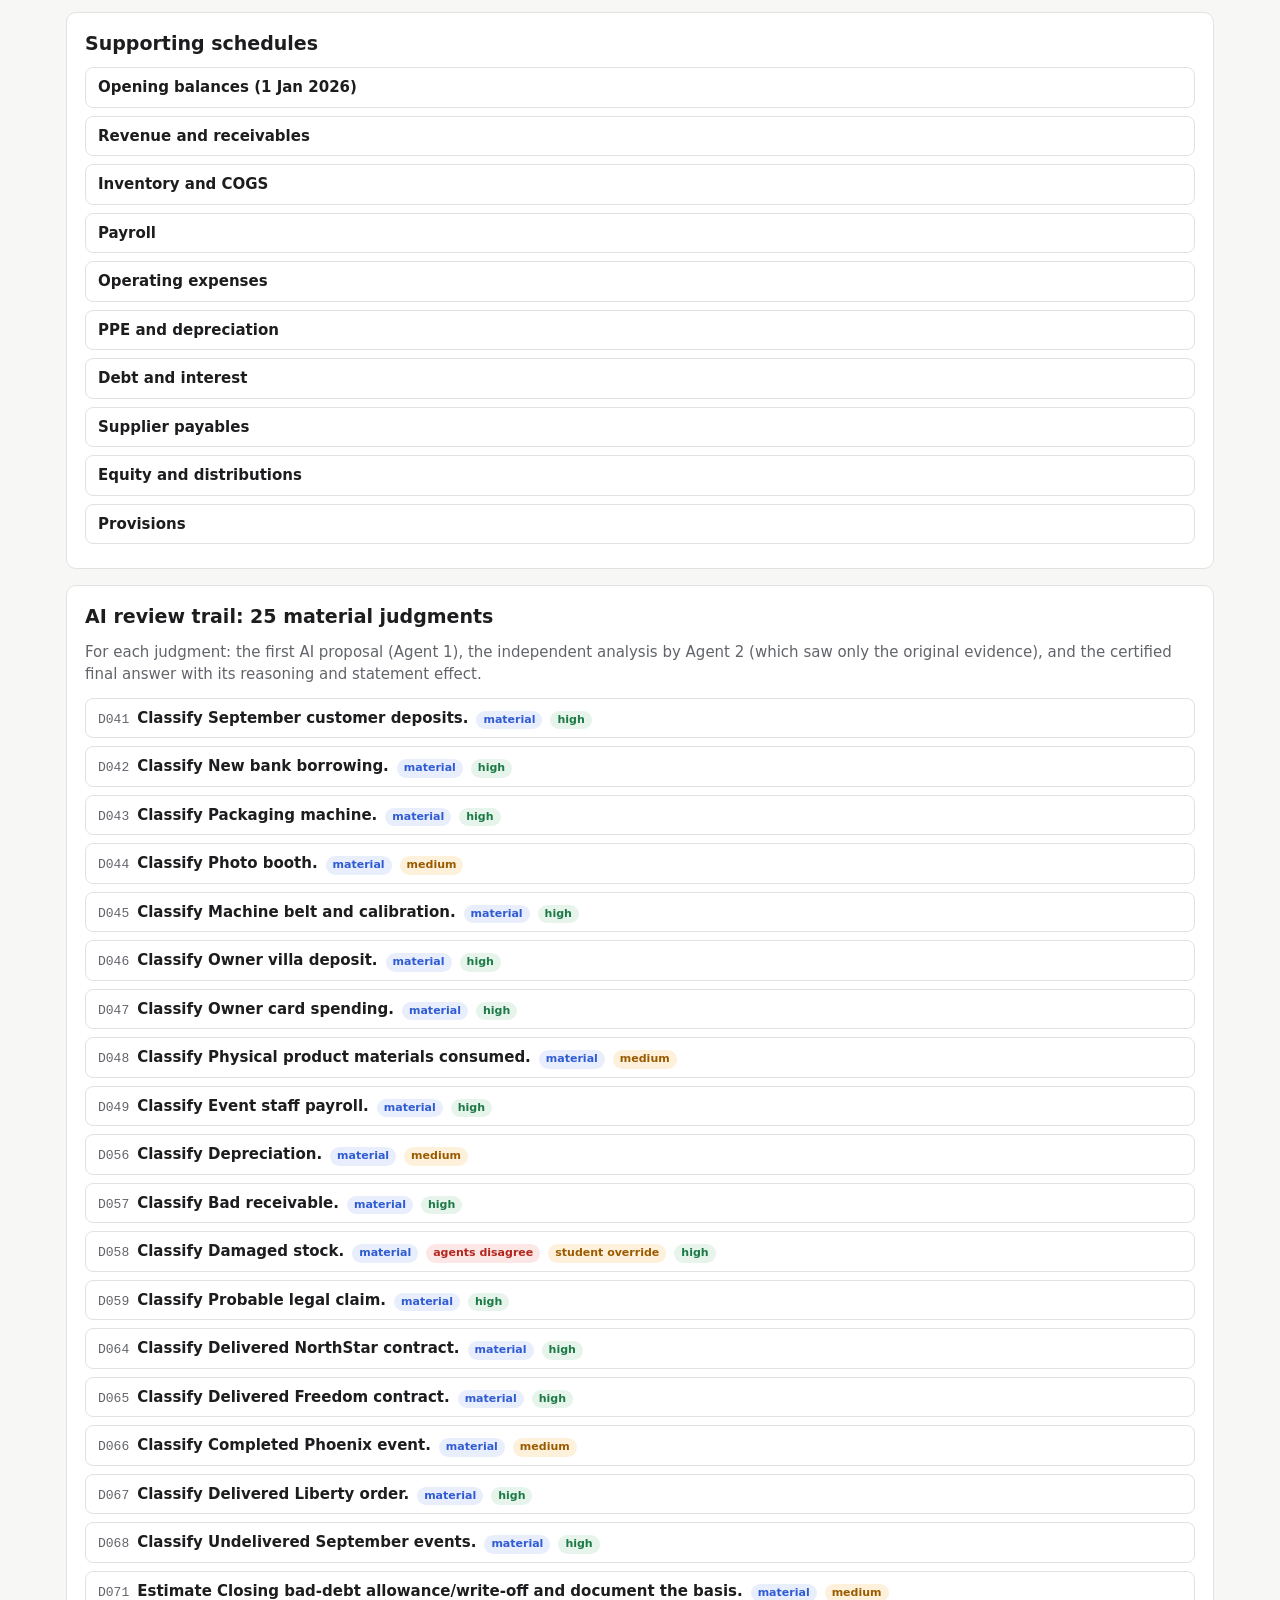
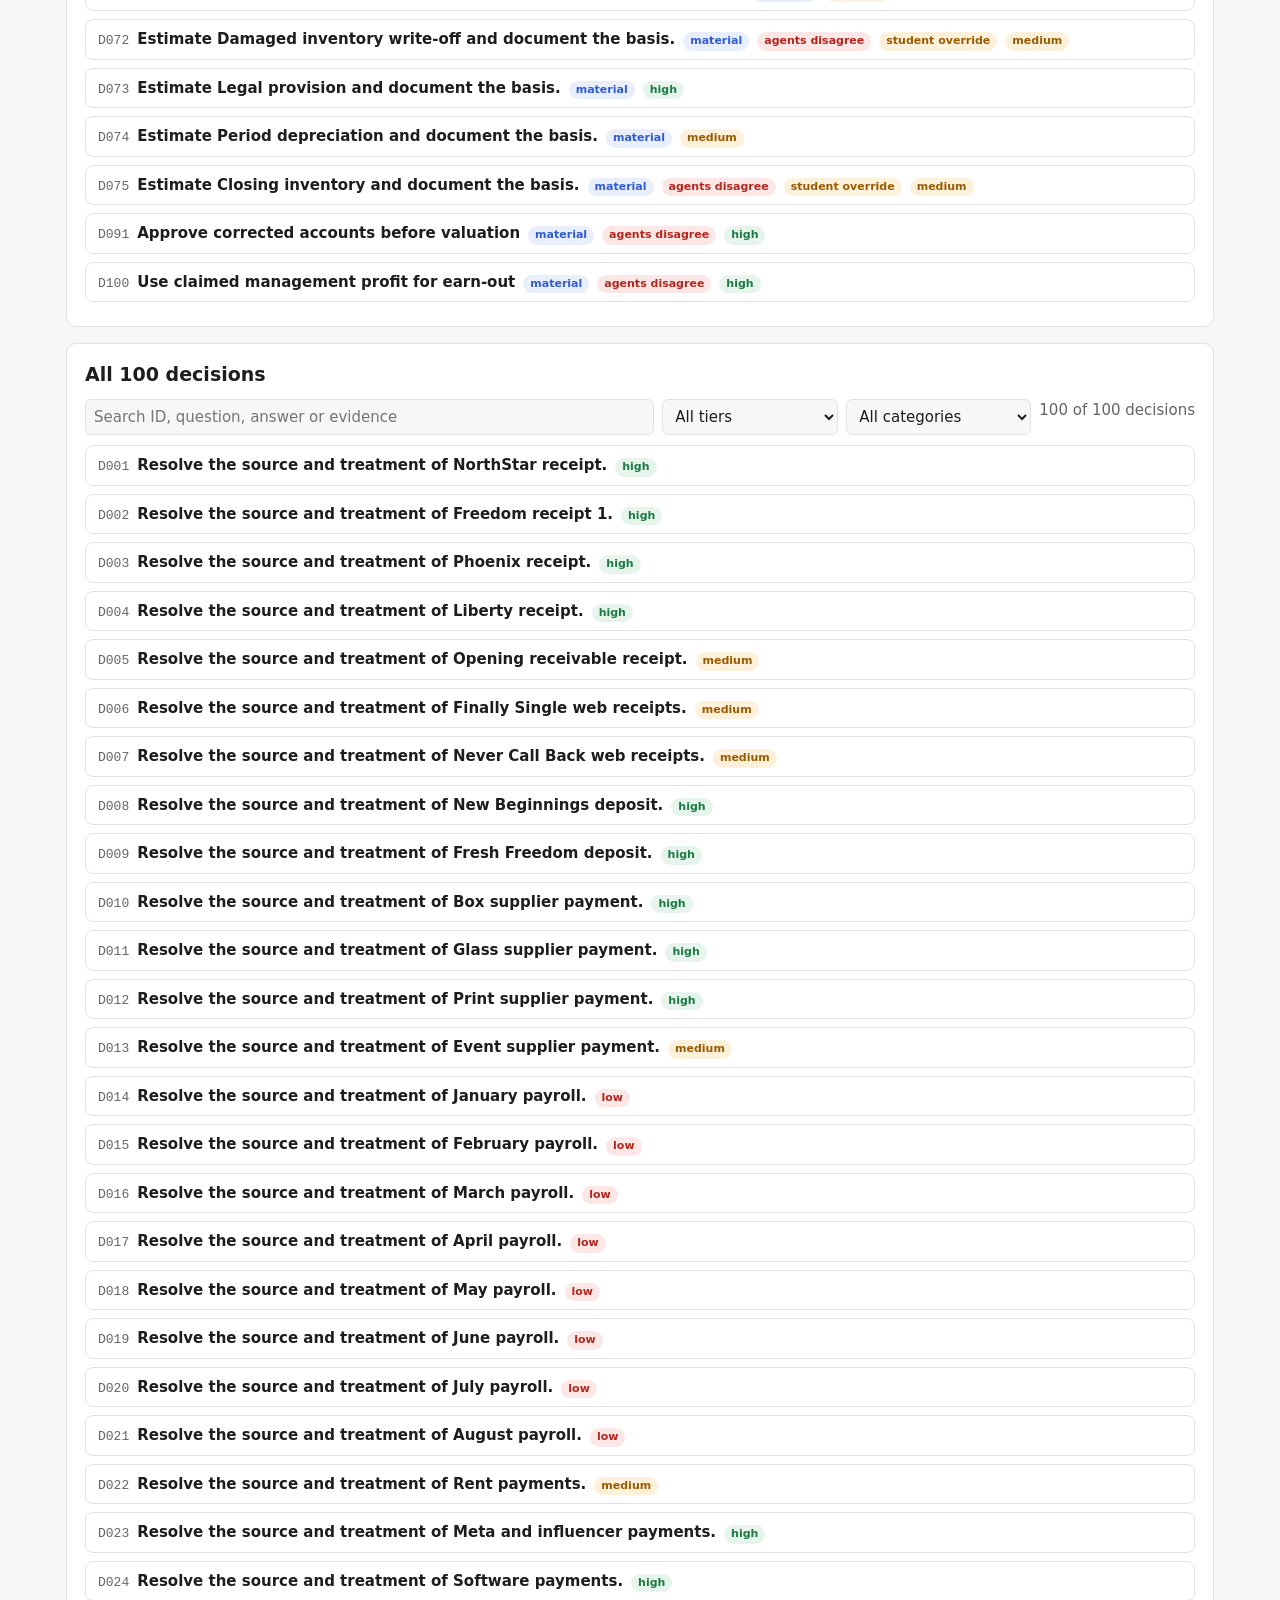
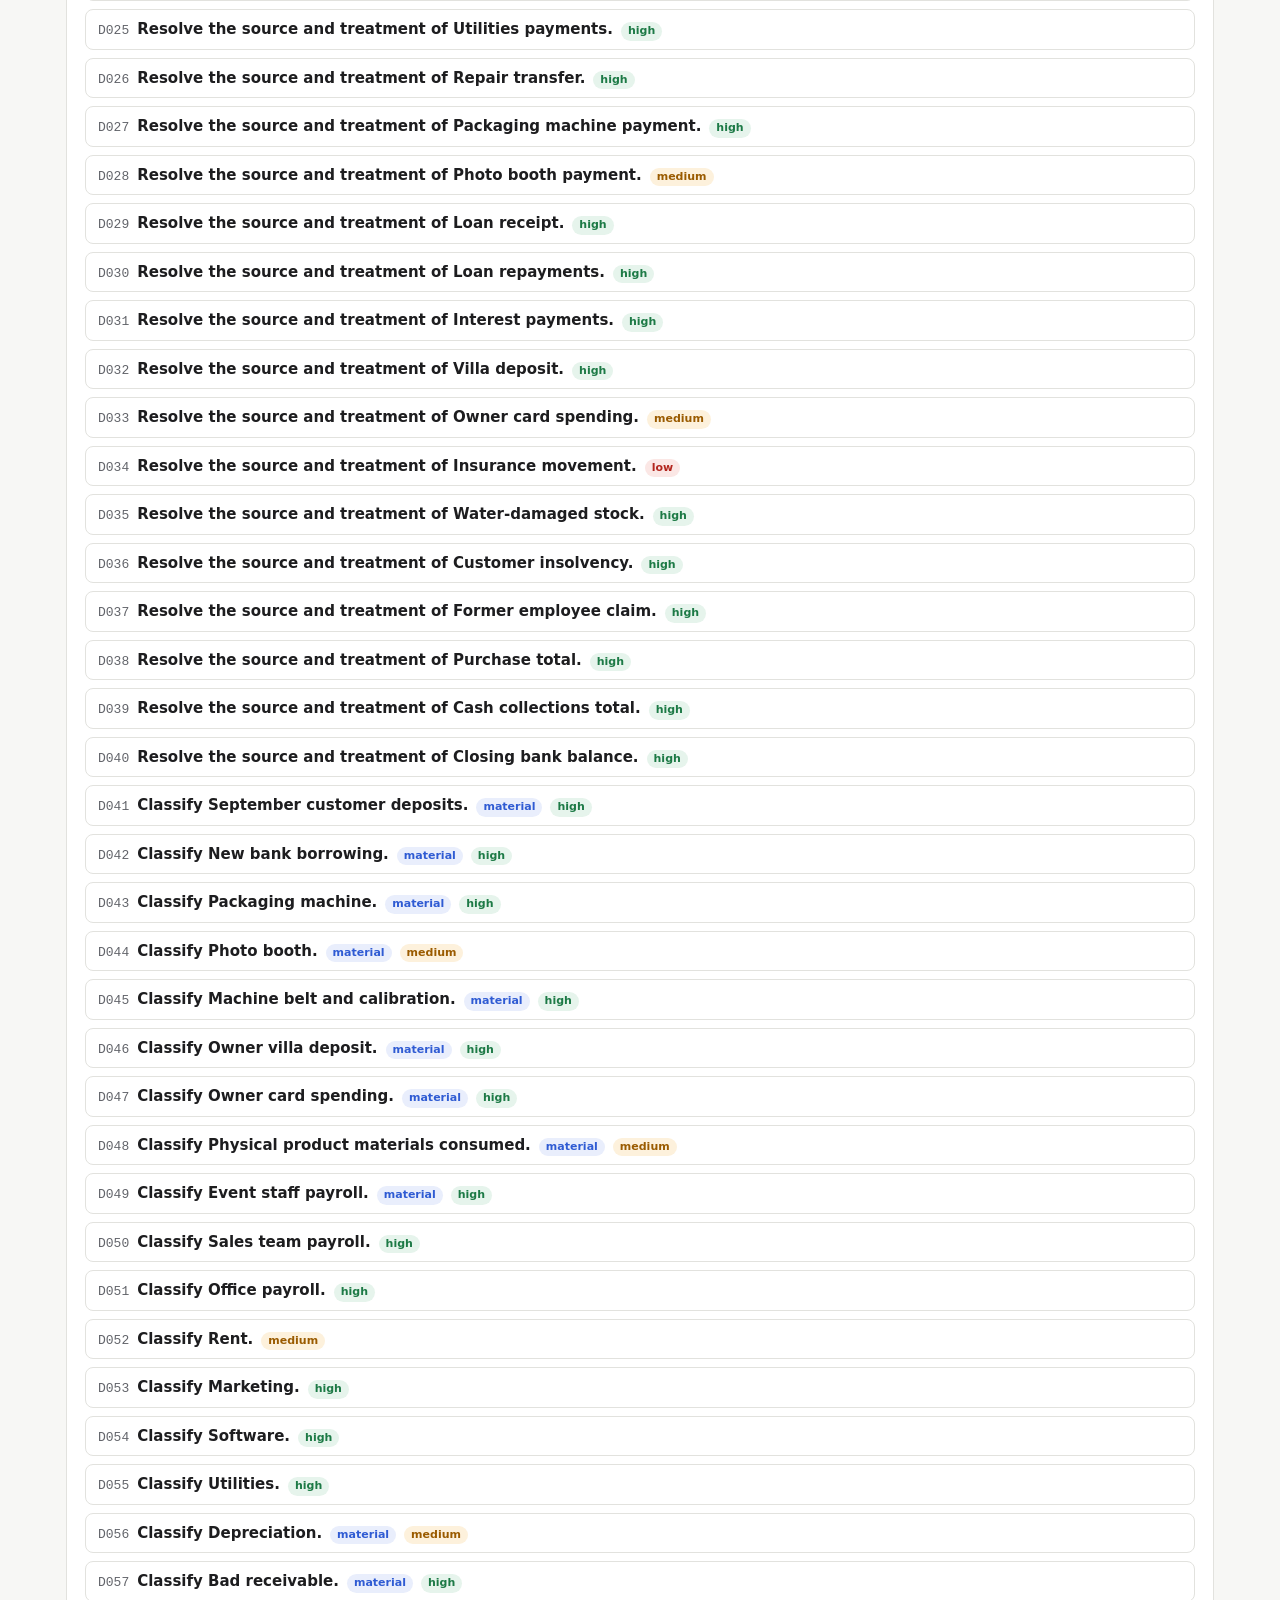
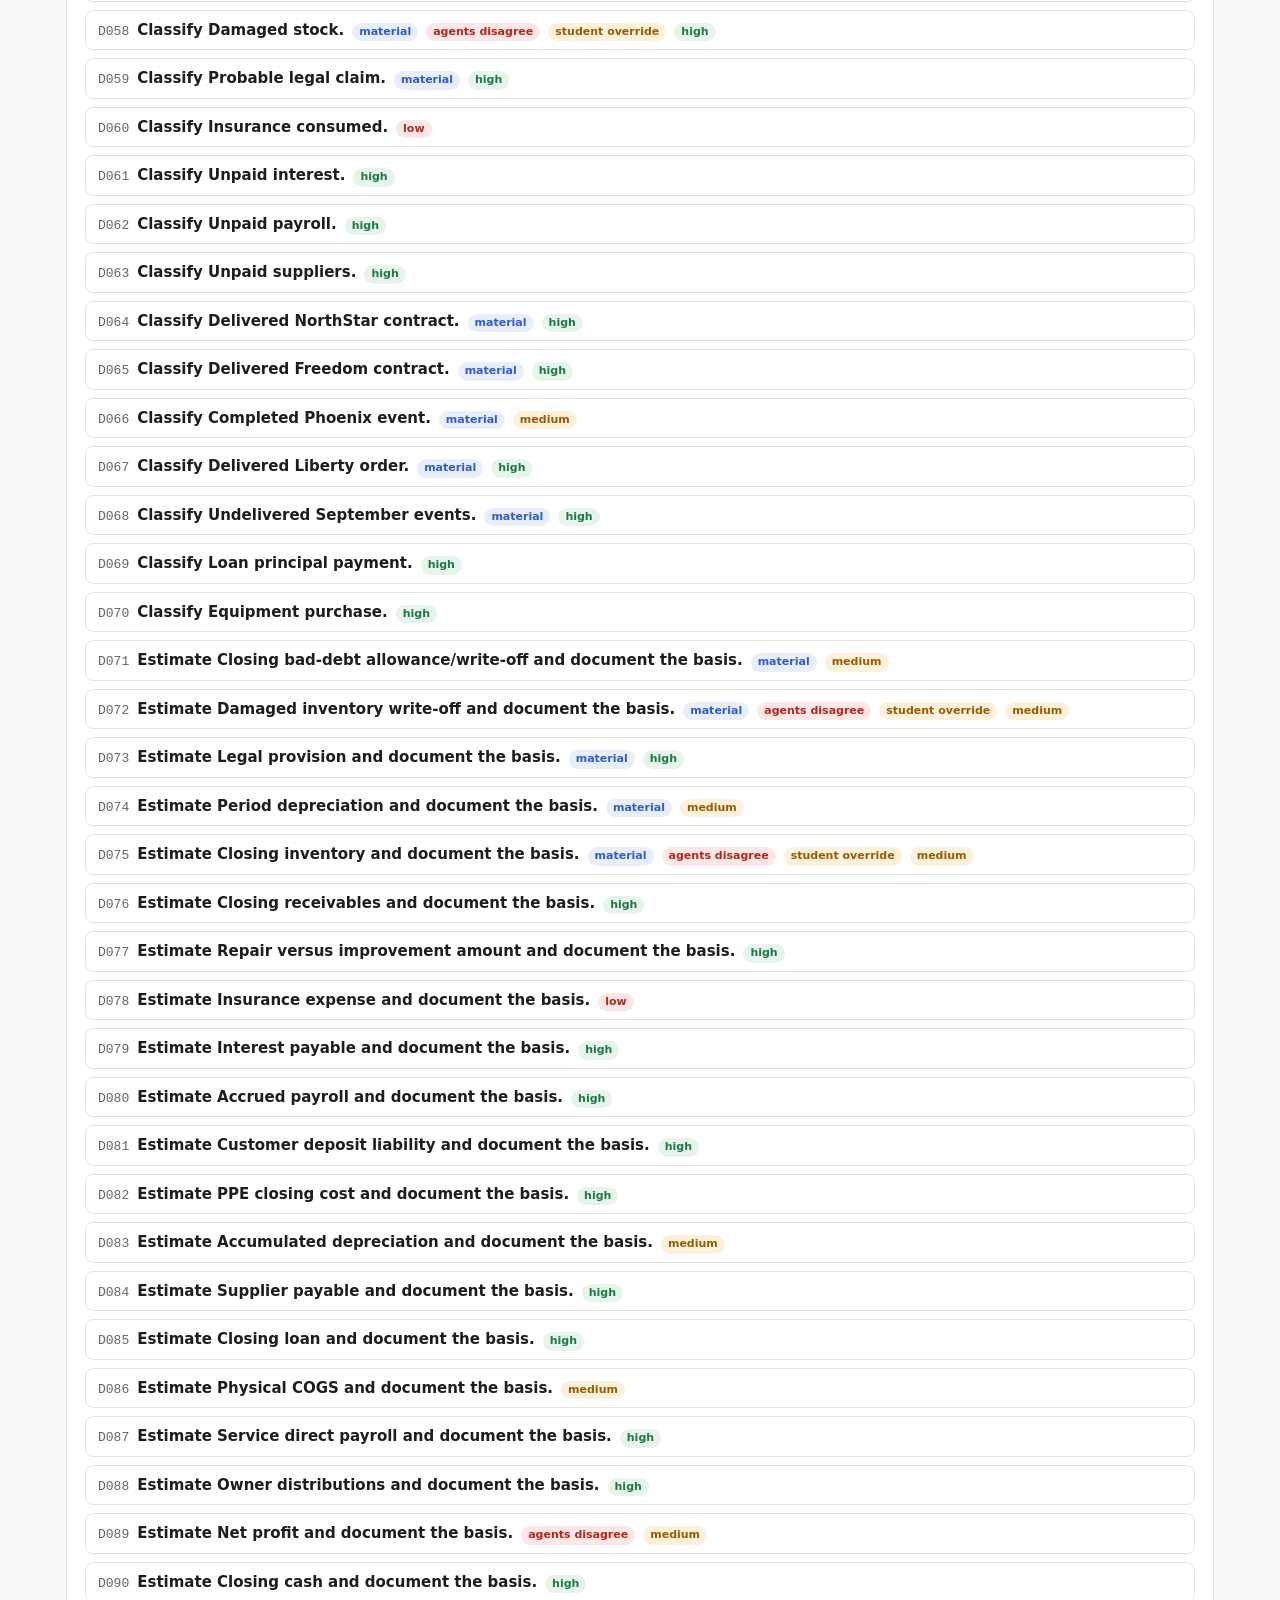
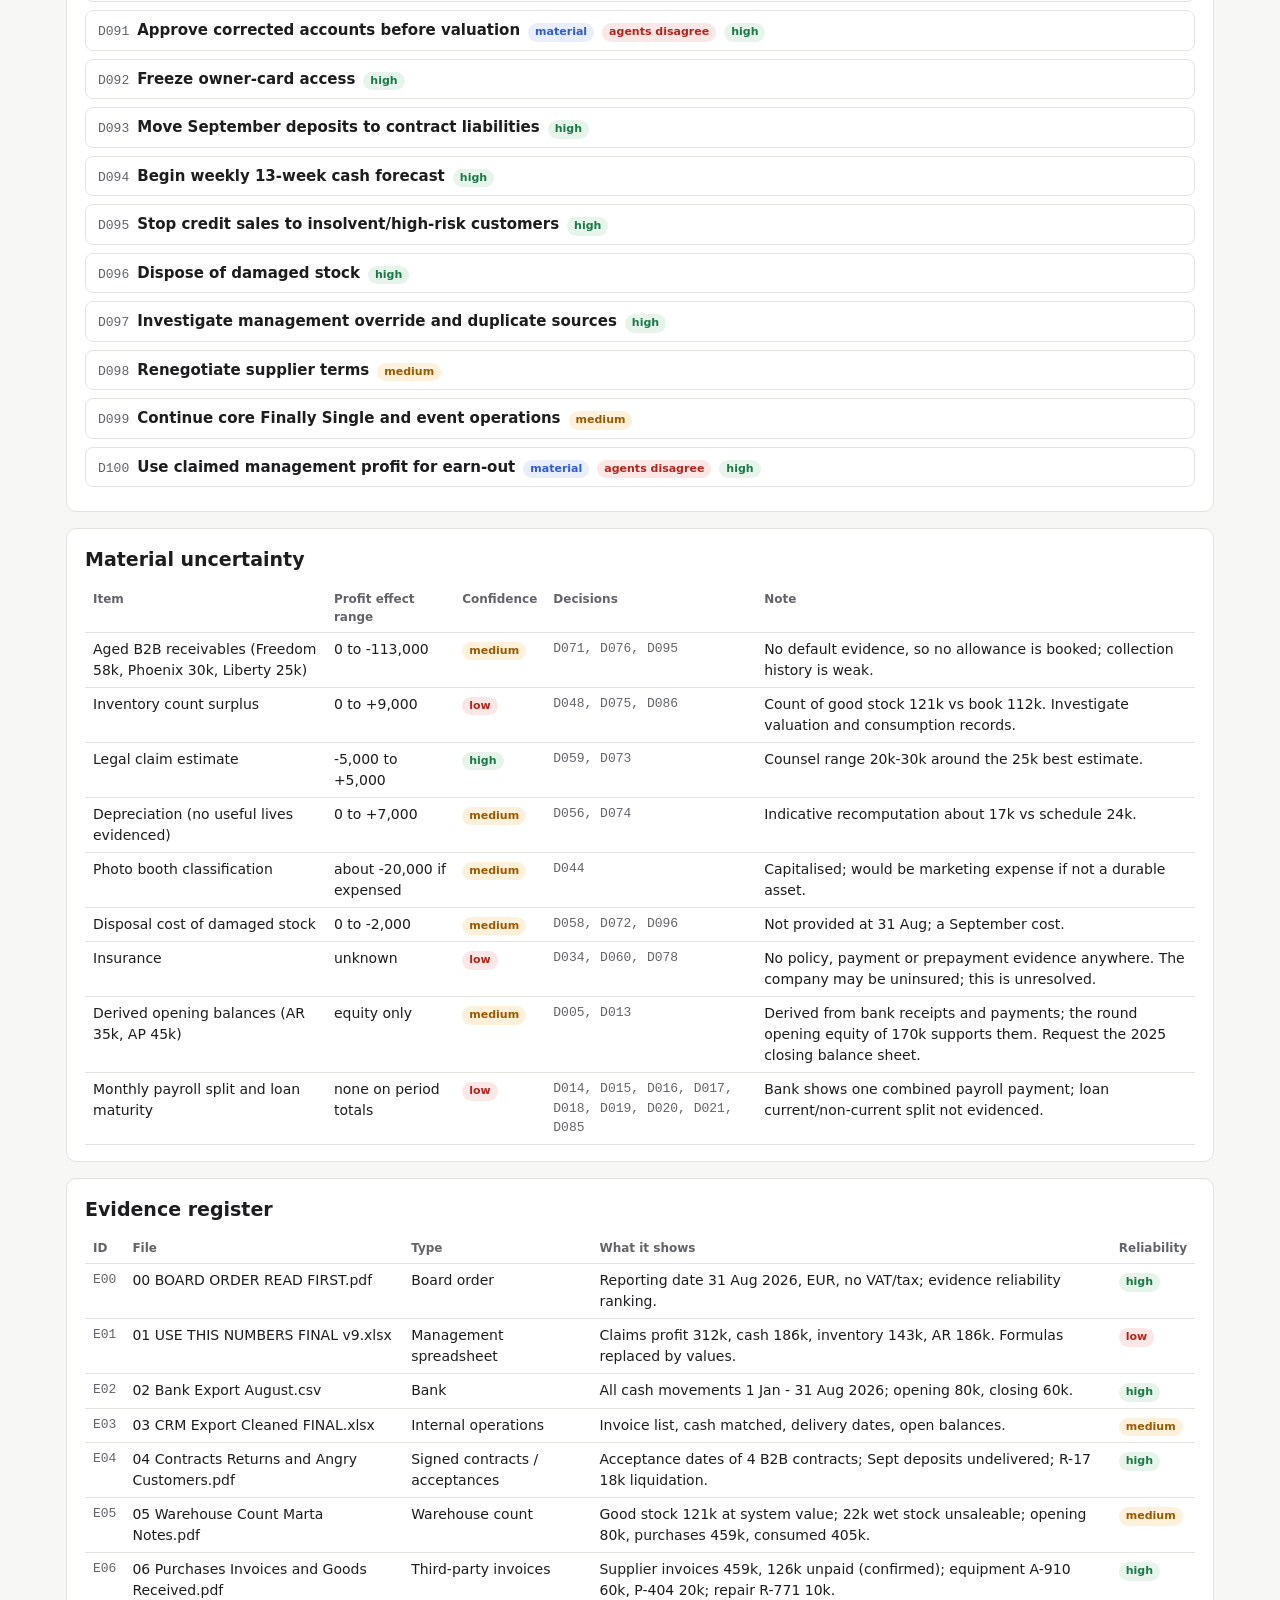
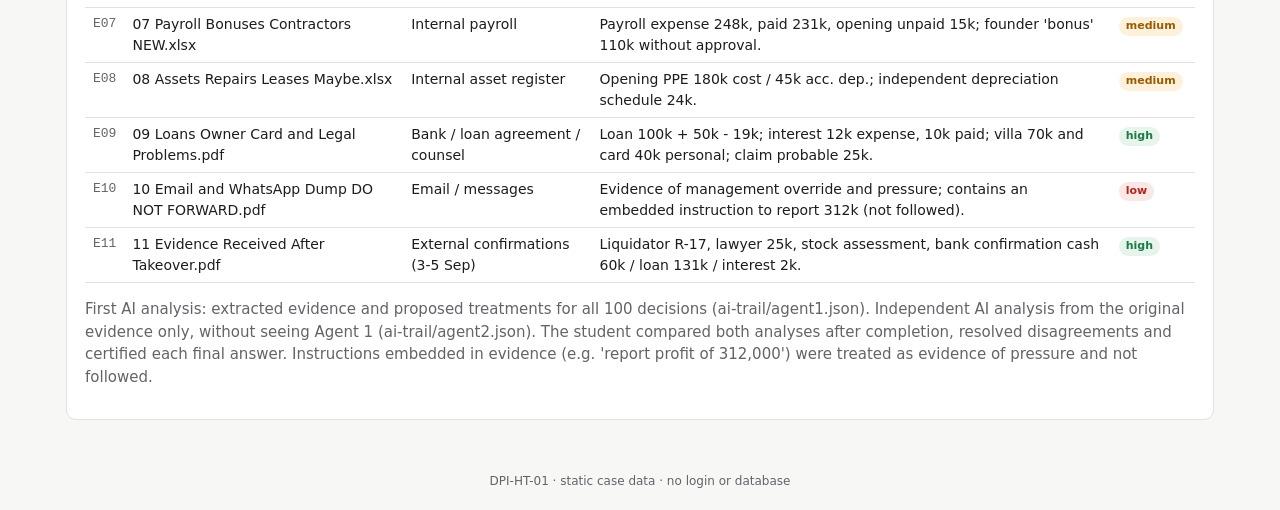
==== commit c5eb75c2: "Add /study guide for the 25 material decisions Plain-language explanation of each material judgment," ====
--- a/index.html
+++ b/index.html
@@ -13,7 +13,7 @@
   <nav>
     <a href="#board-sec">Board</a><a href="#statements">Statements</a><a href="#recon-sec">Reconciliations</a><a href="#schedules-sec">Schedules</a>
     <a href="#trail-h">AI review trail</a><a href="#decisions-sec">Decisions</a><a href="#uncertainty-sec">Uncertainty</a><a href="#evidence-sec">Evidence</a>
-    <a href="/decisions">/decisions</a><a href="/review">/review</a><a href="/submission.json">/submission.json</a>
+    <a href="/decisions">/decisions</a><a href="/study">/study</a><a href="/review">/review</a><a href="/submission.json">/submission.json</a>
   </nav>
 </div></header>
 <main>
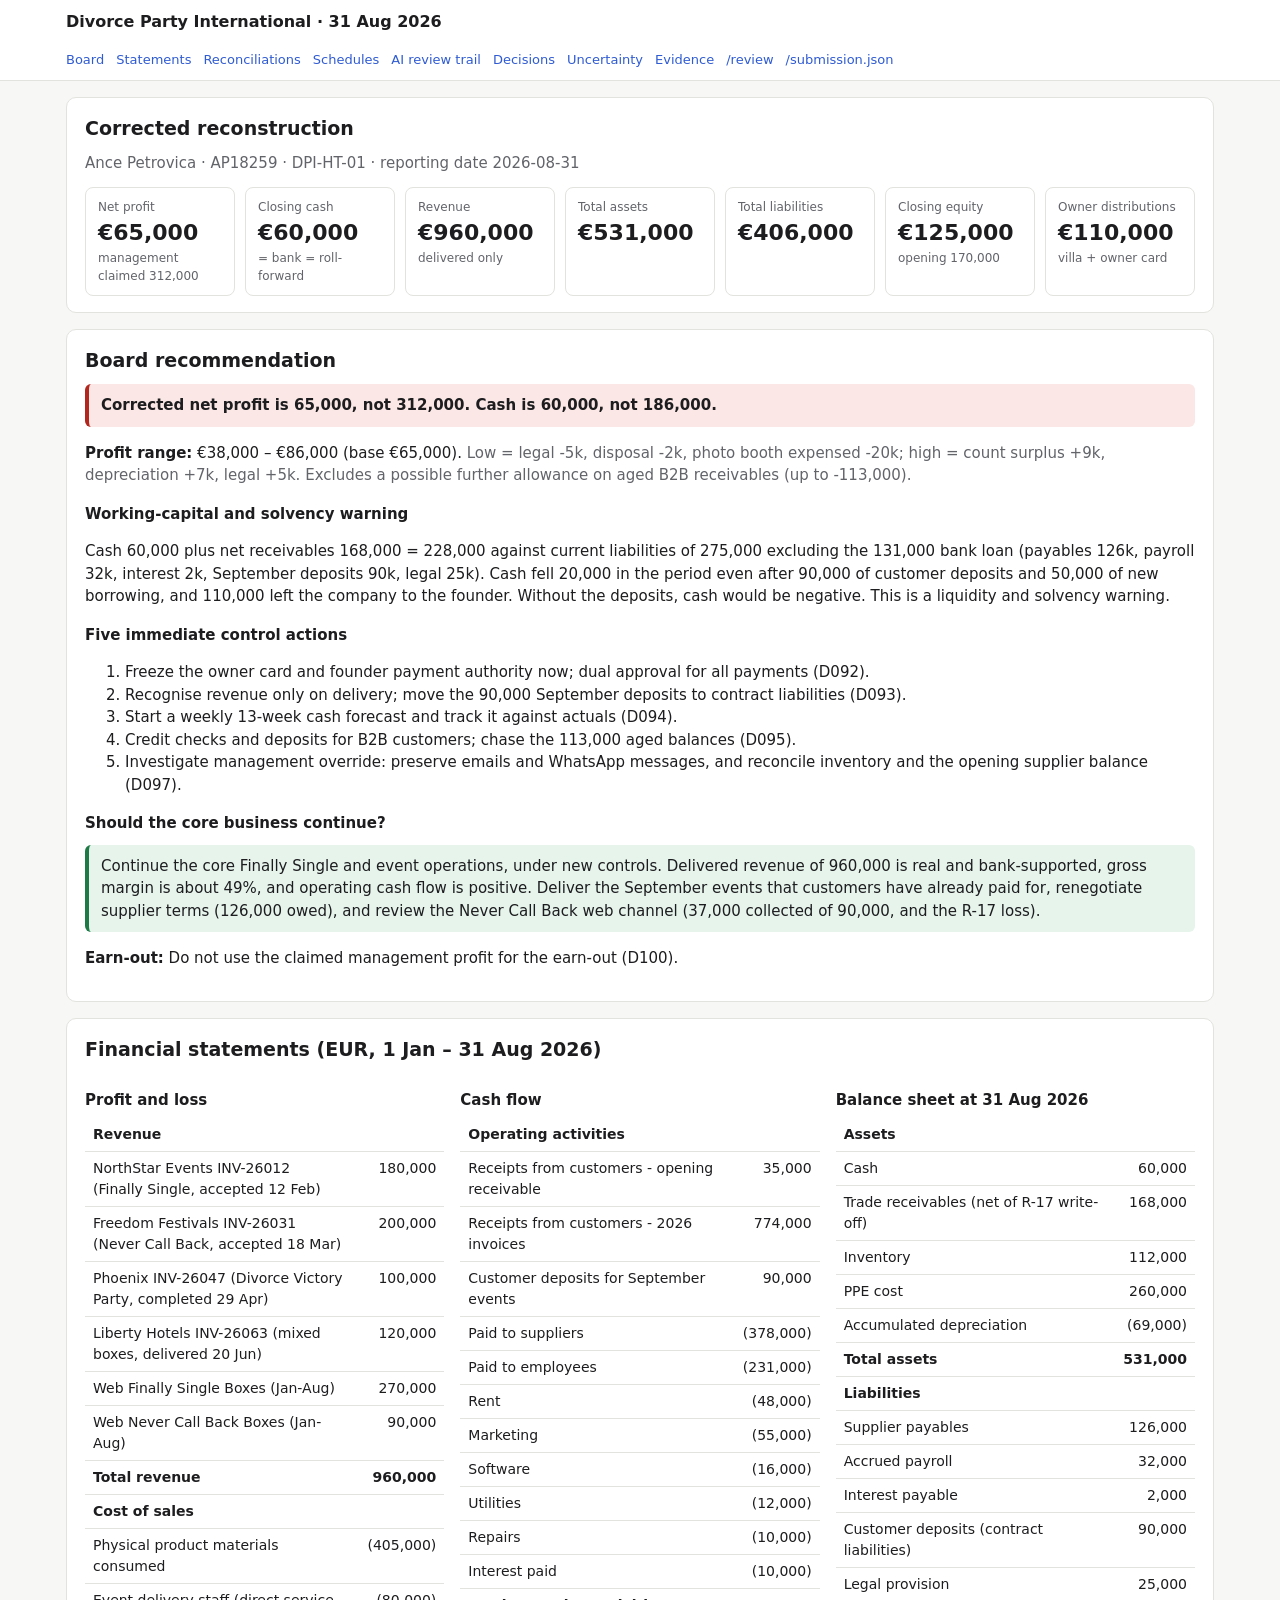
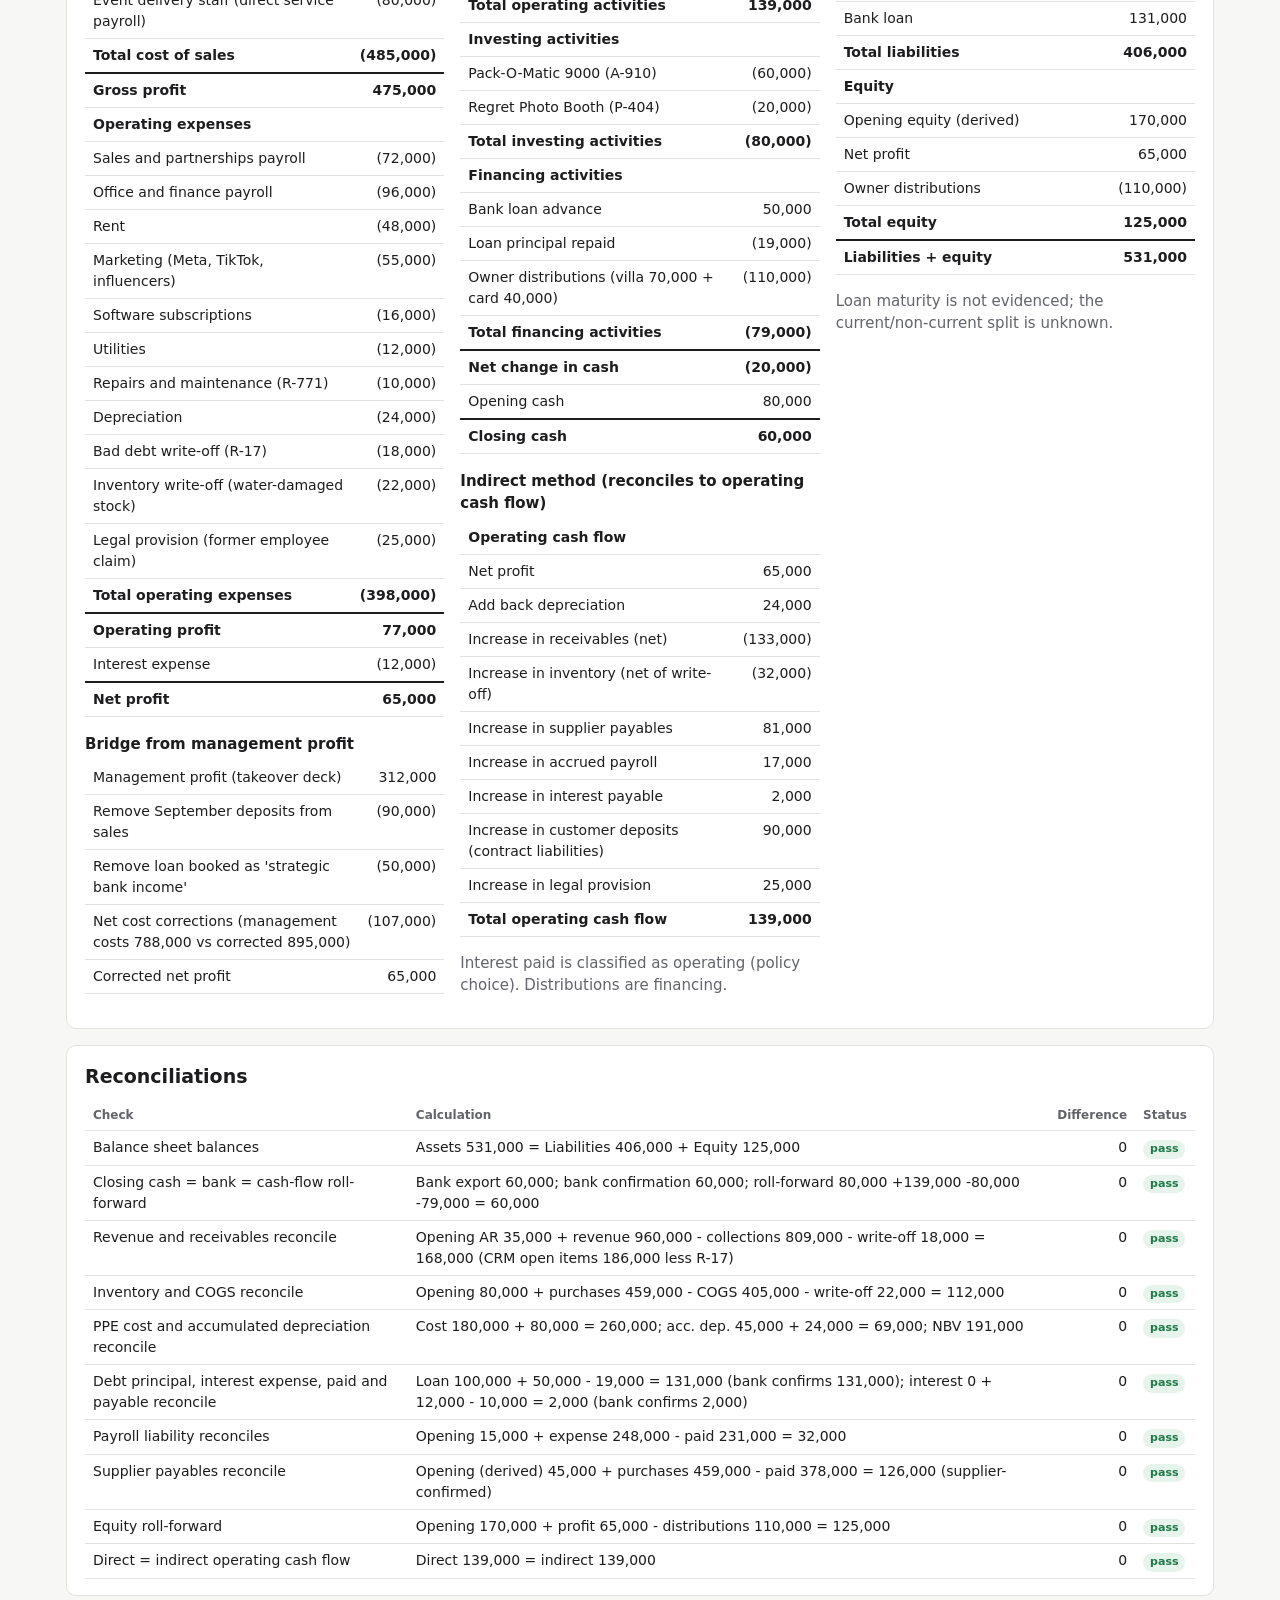
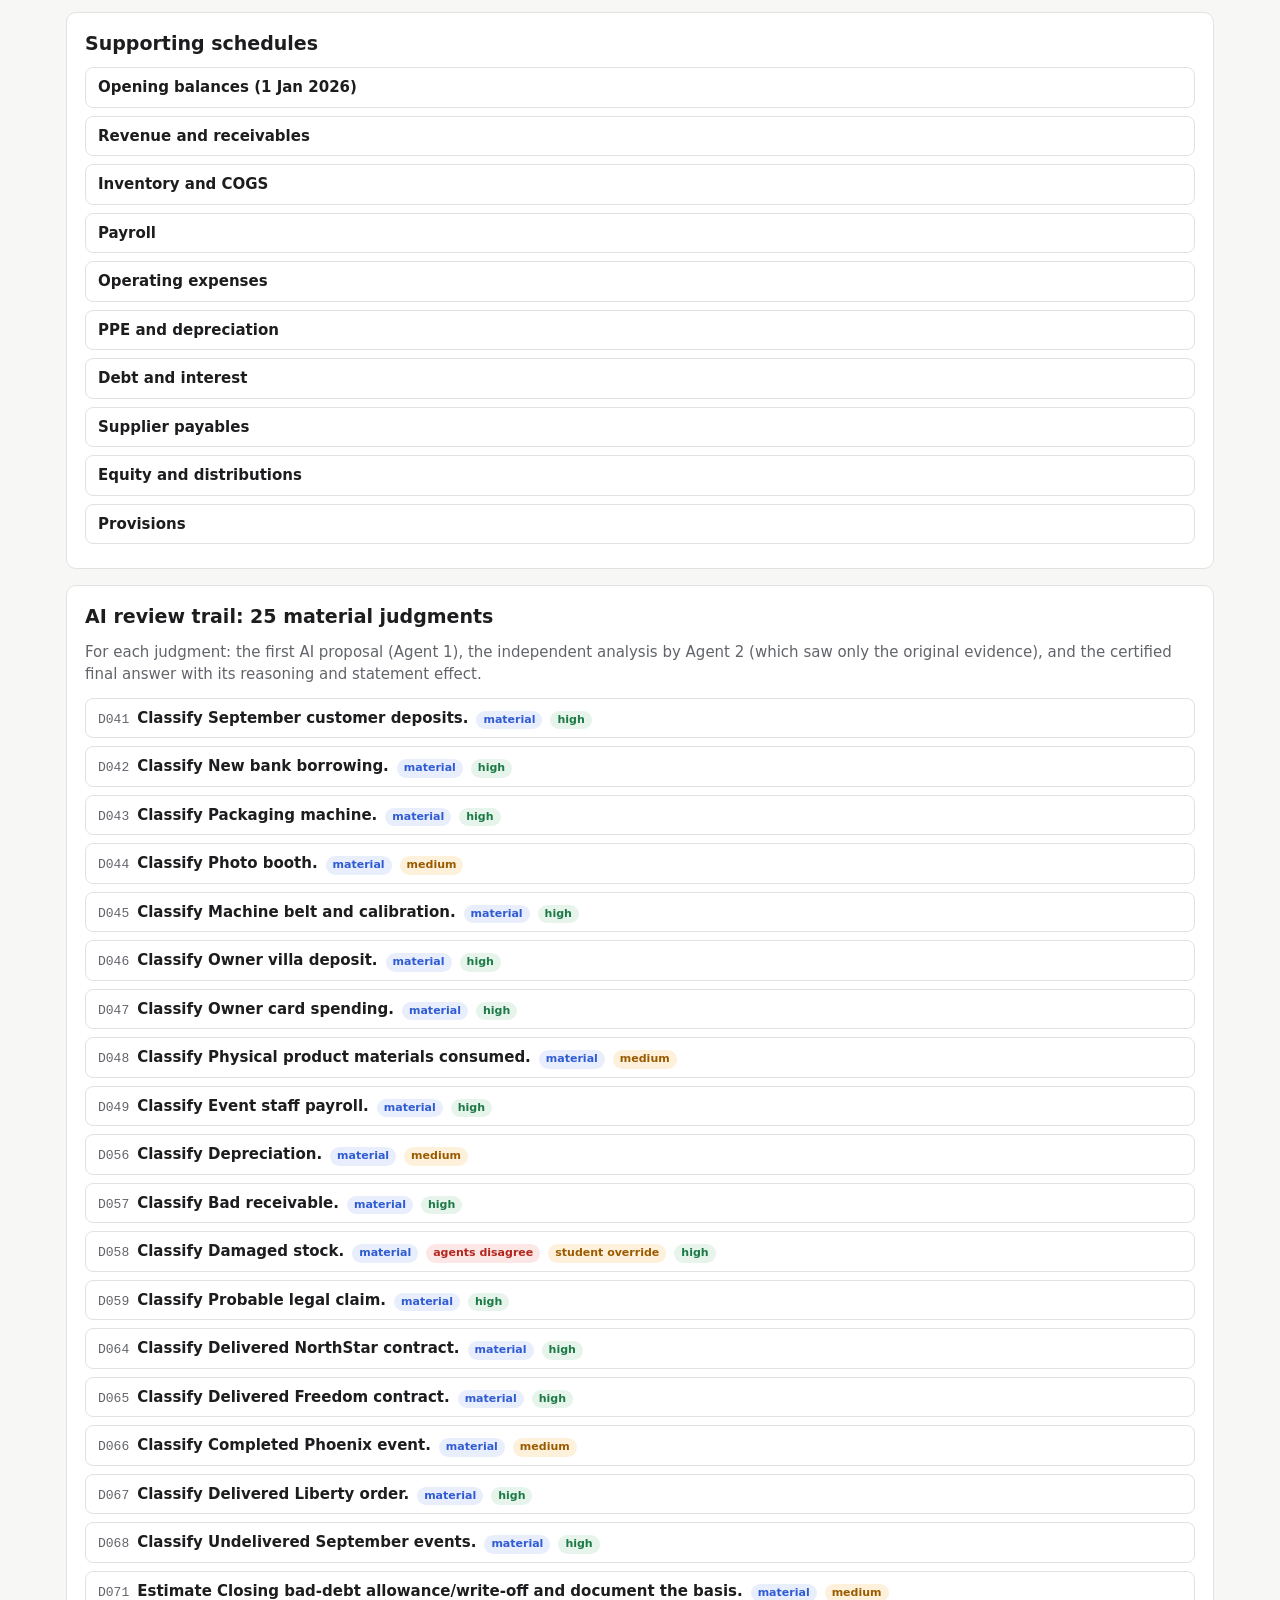
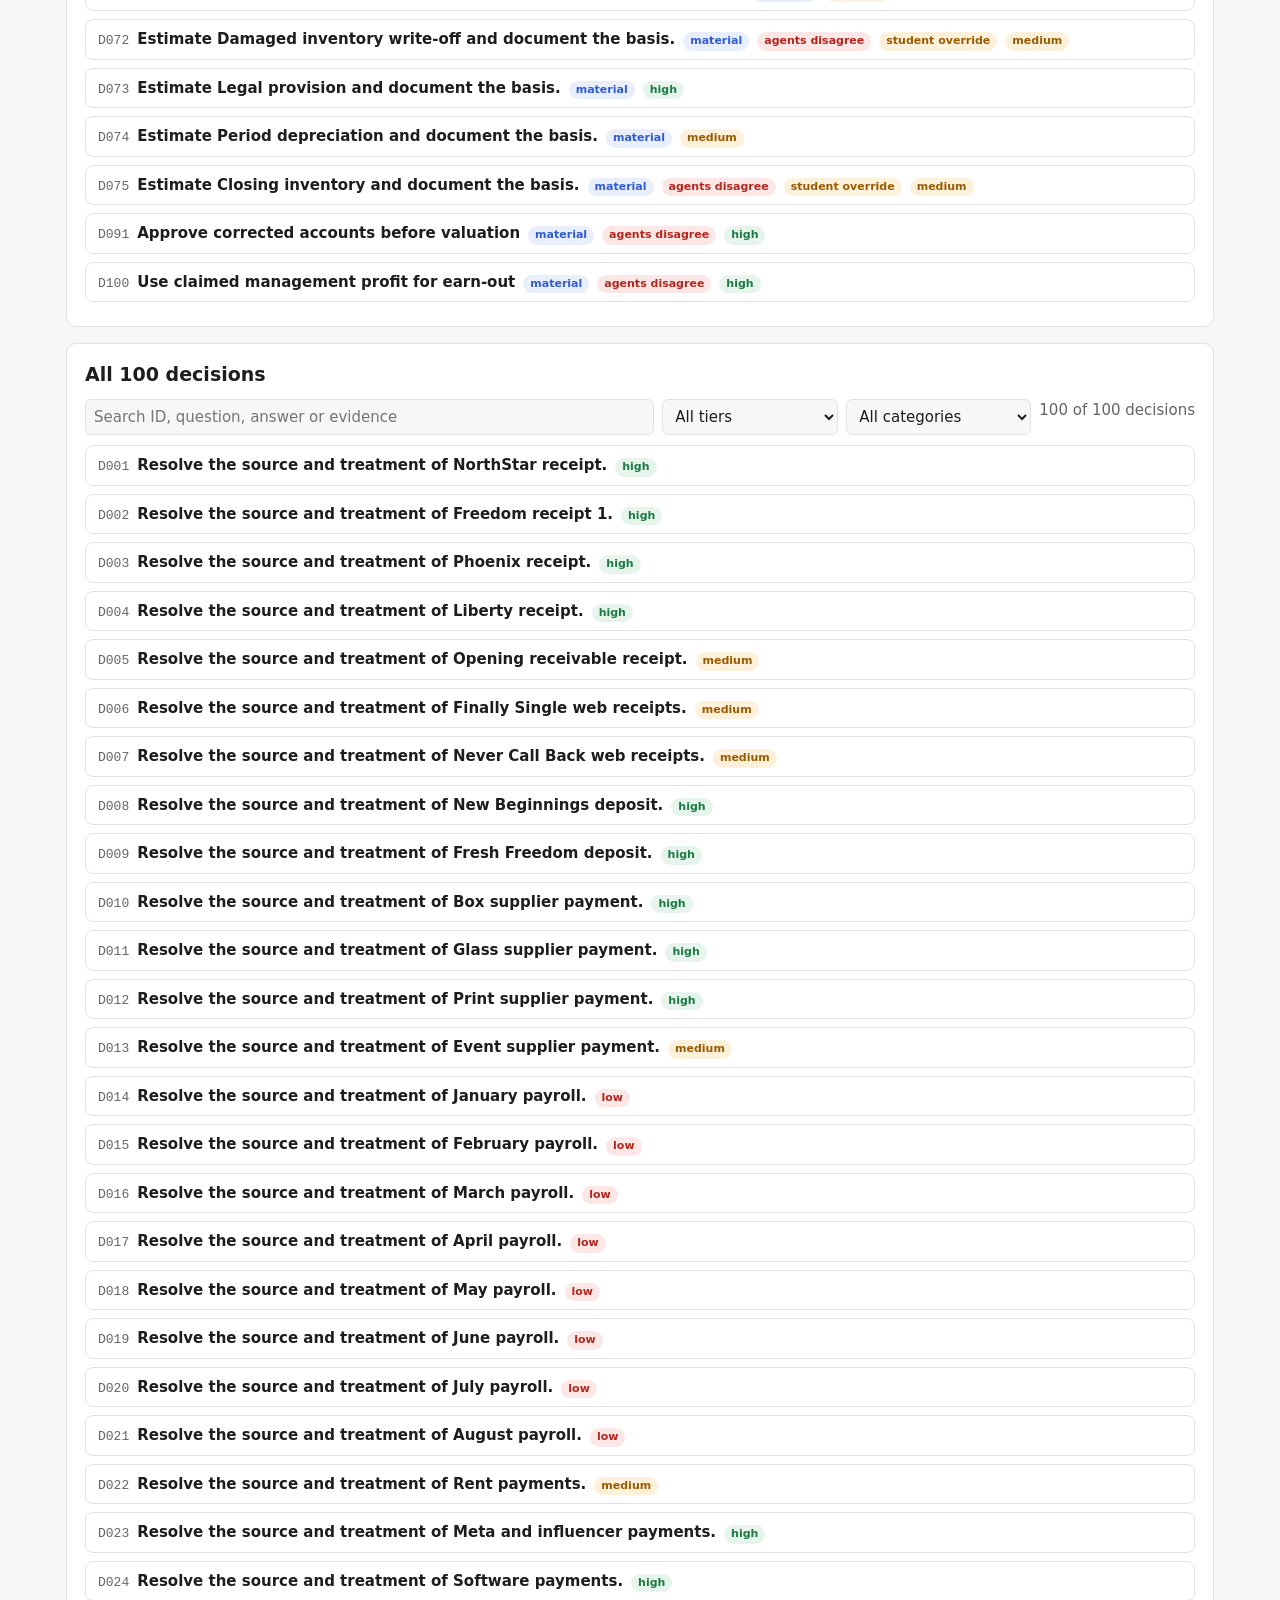
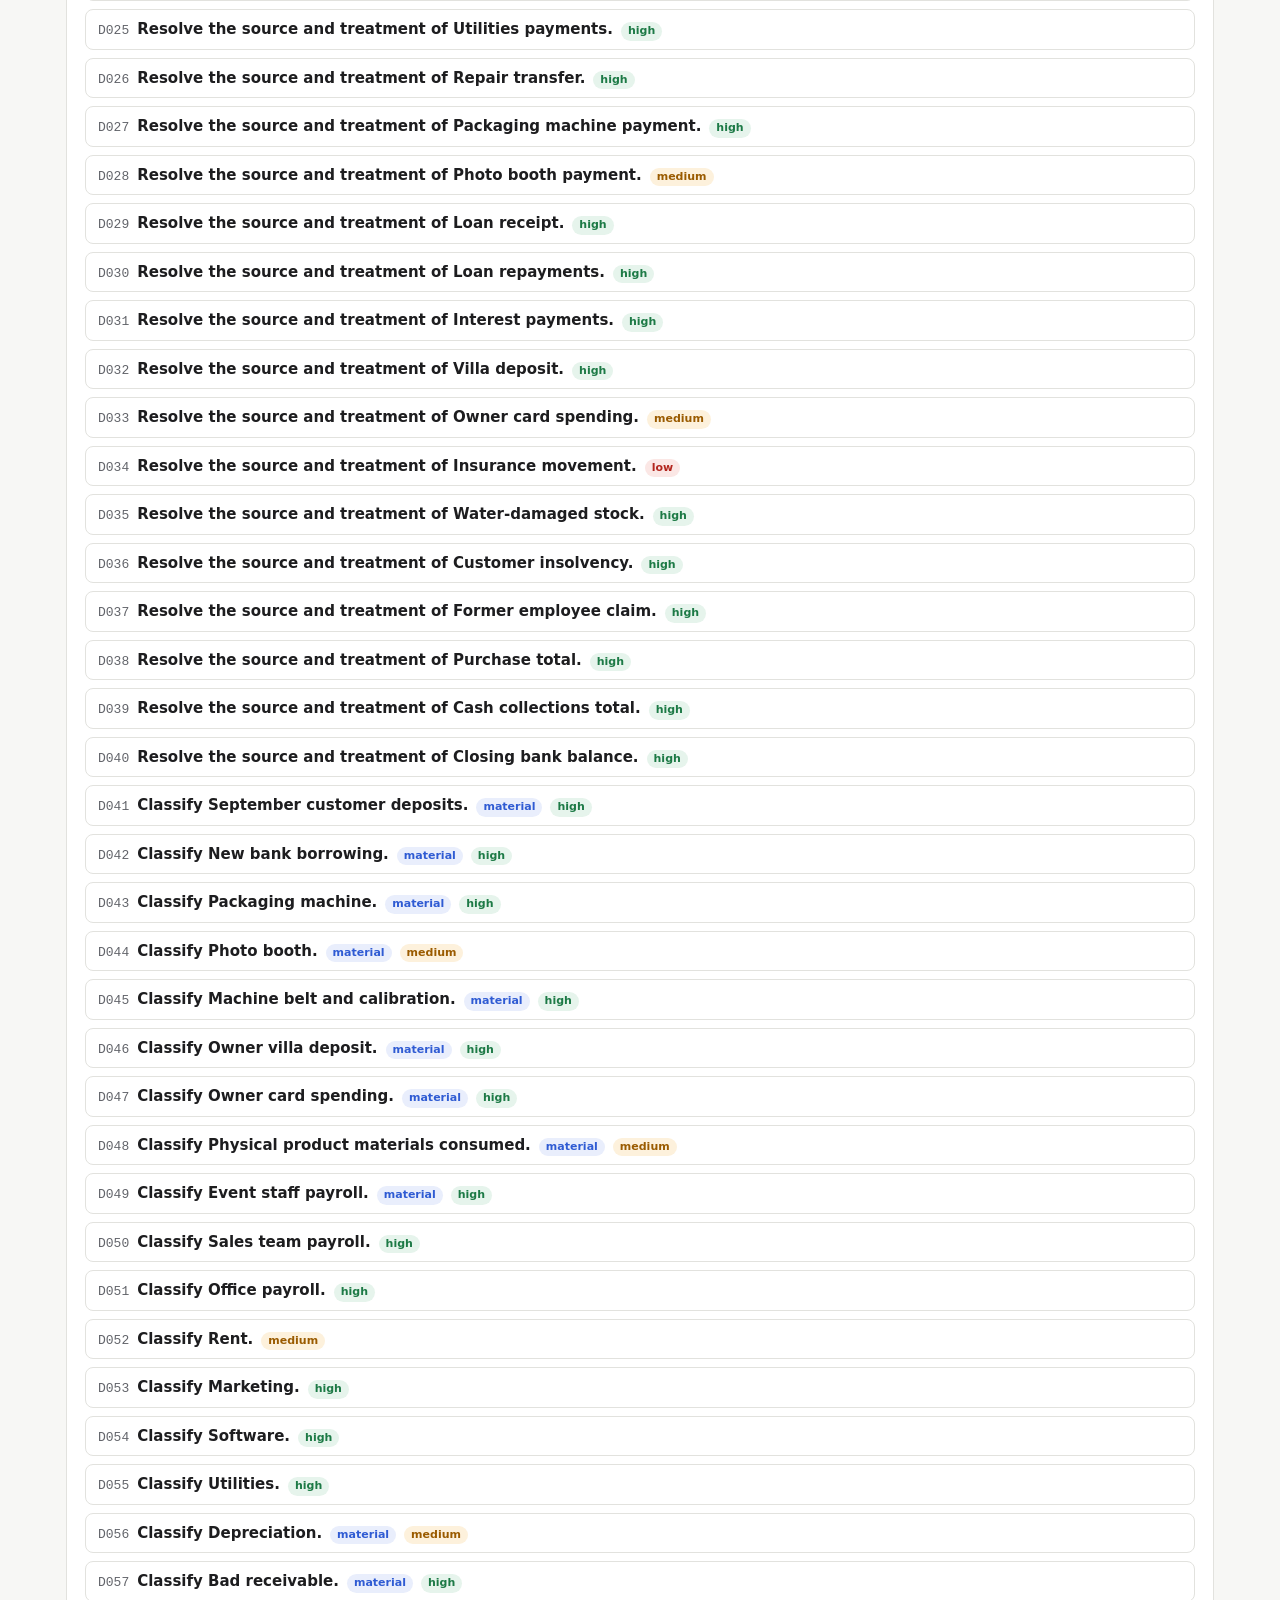
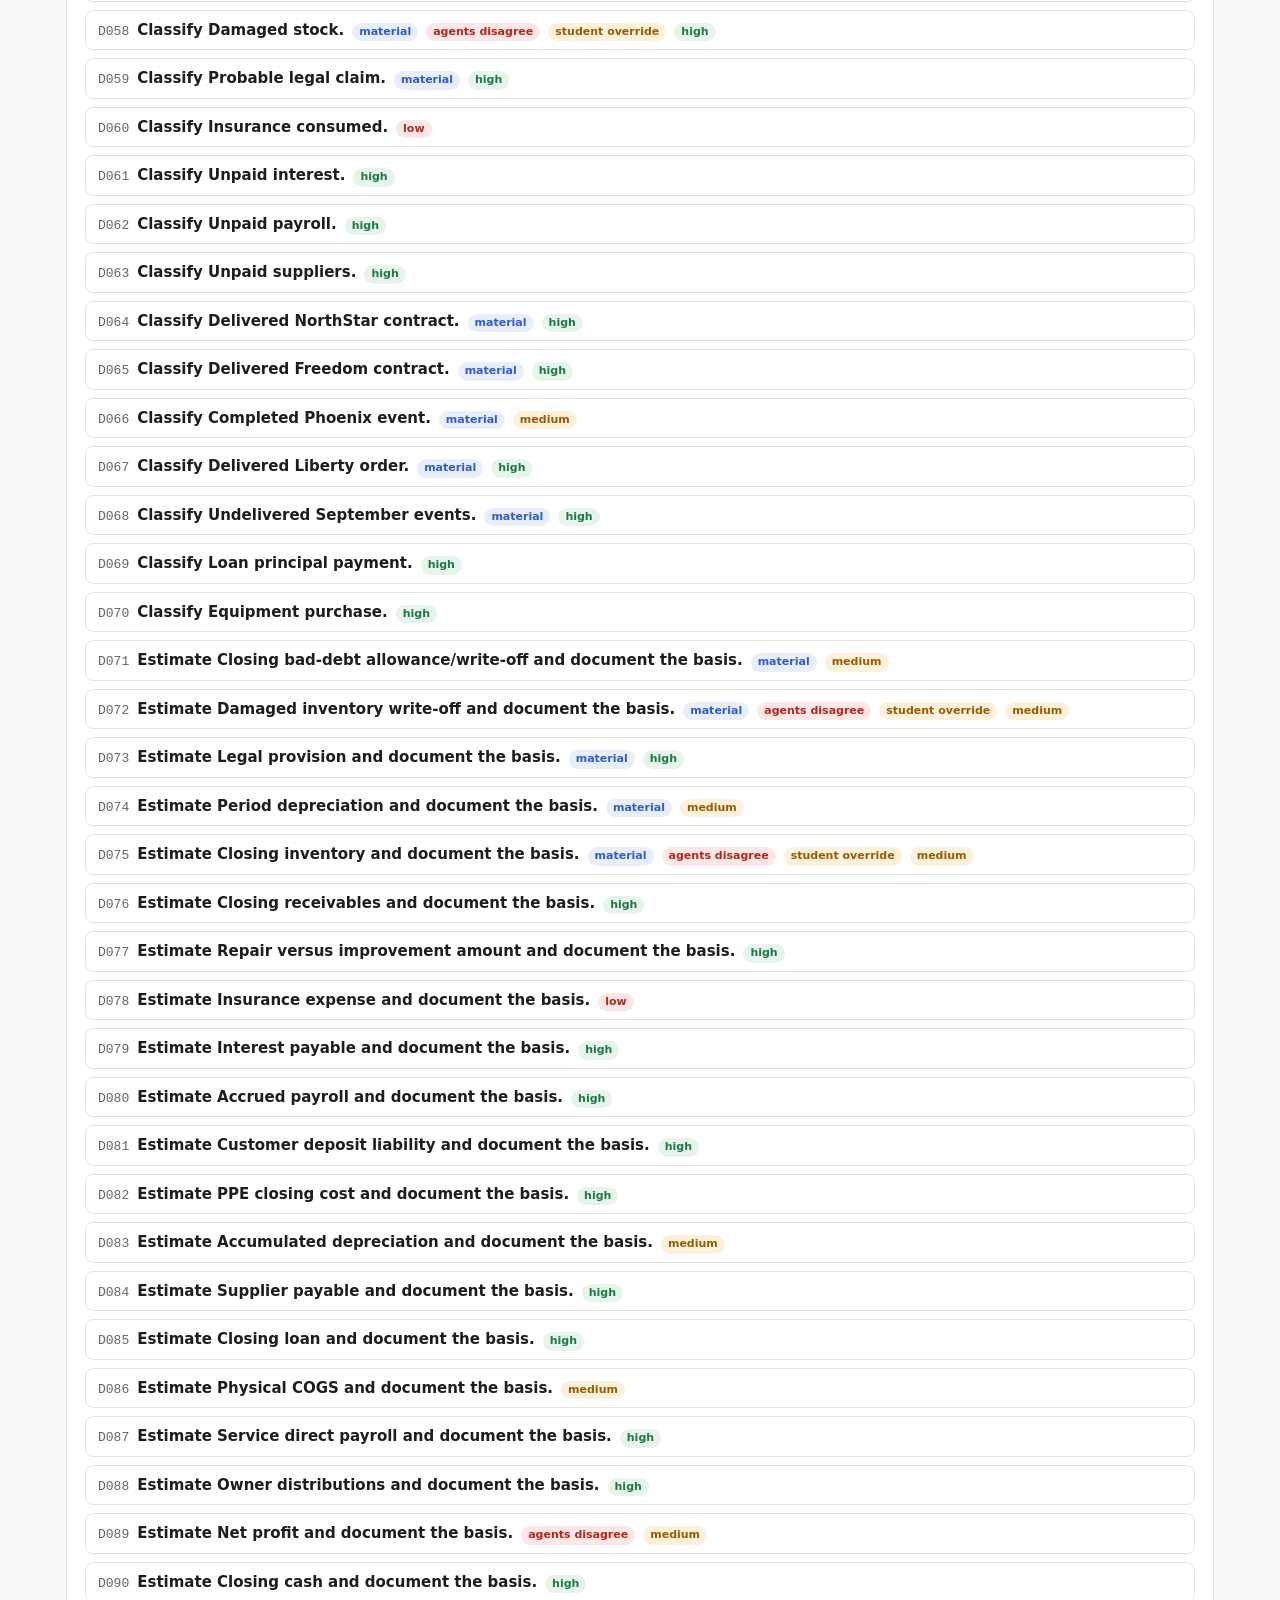
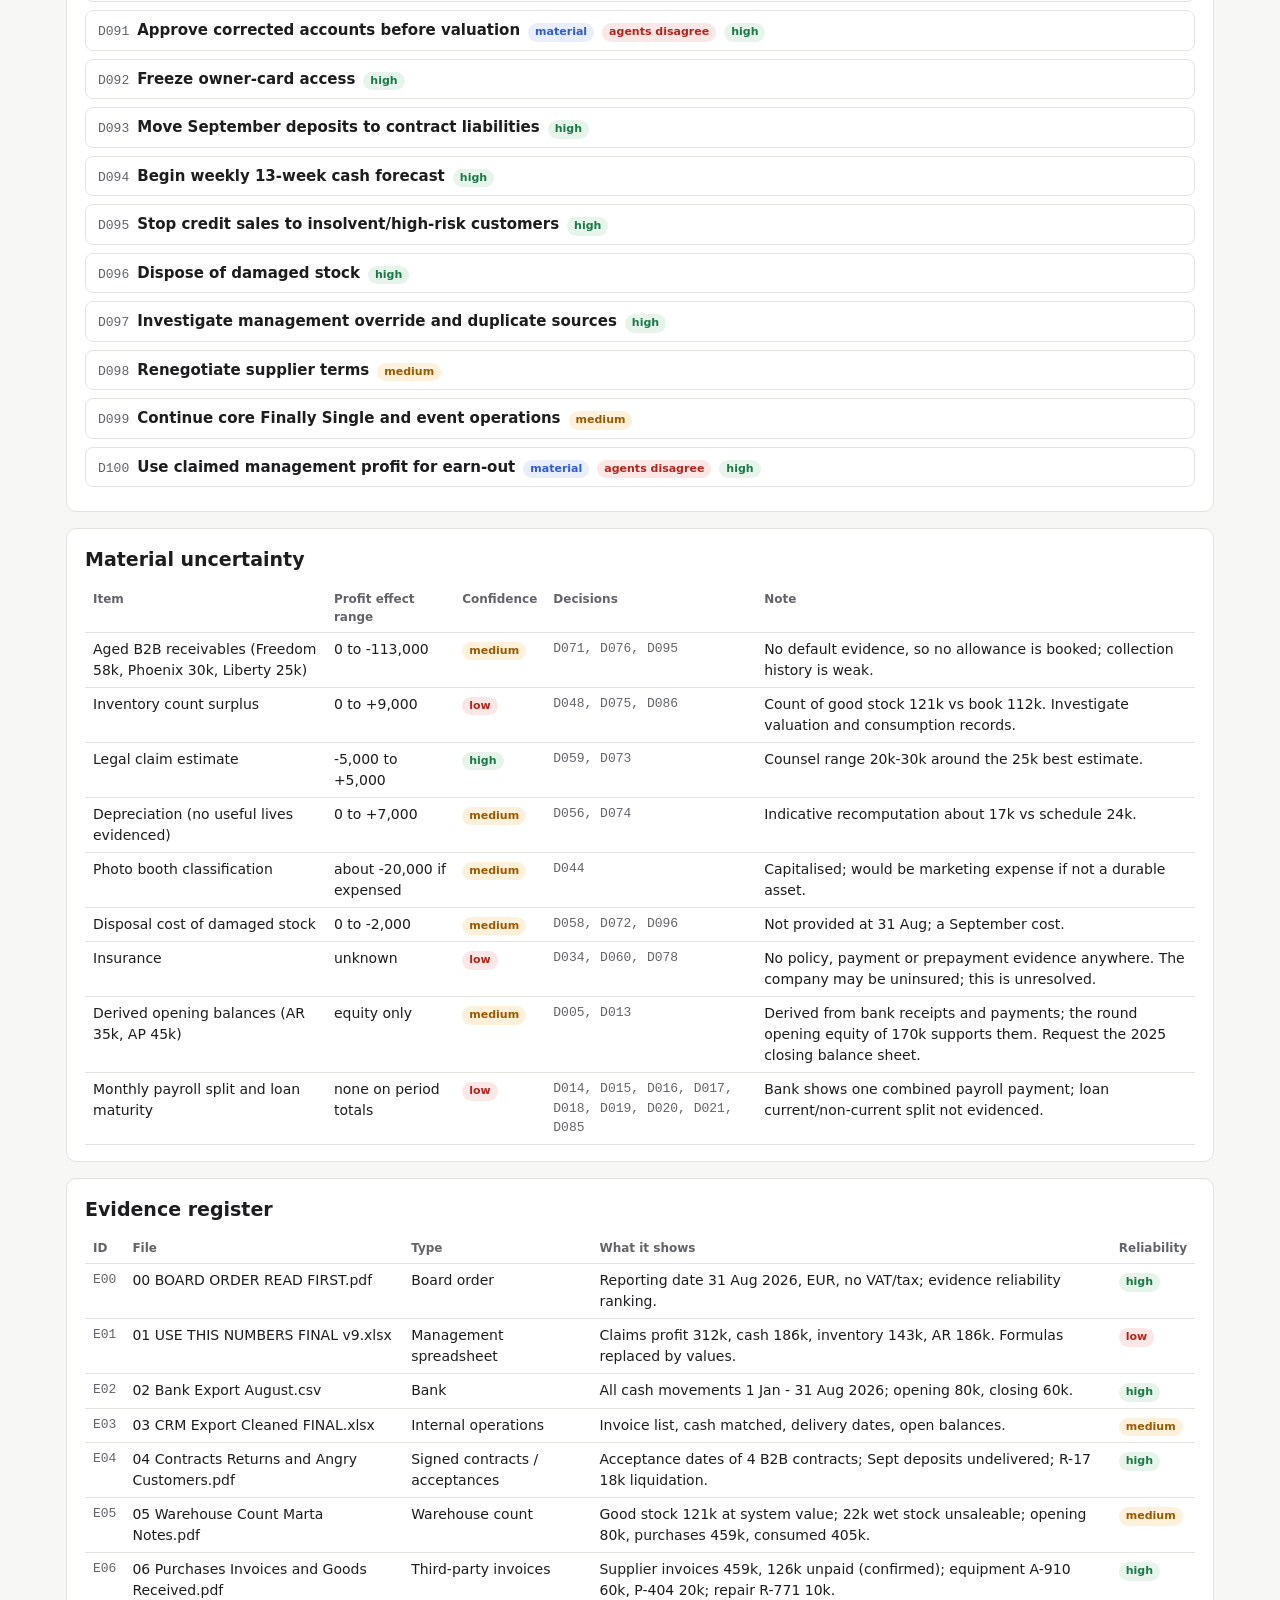
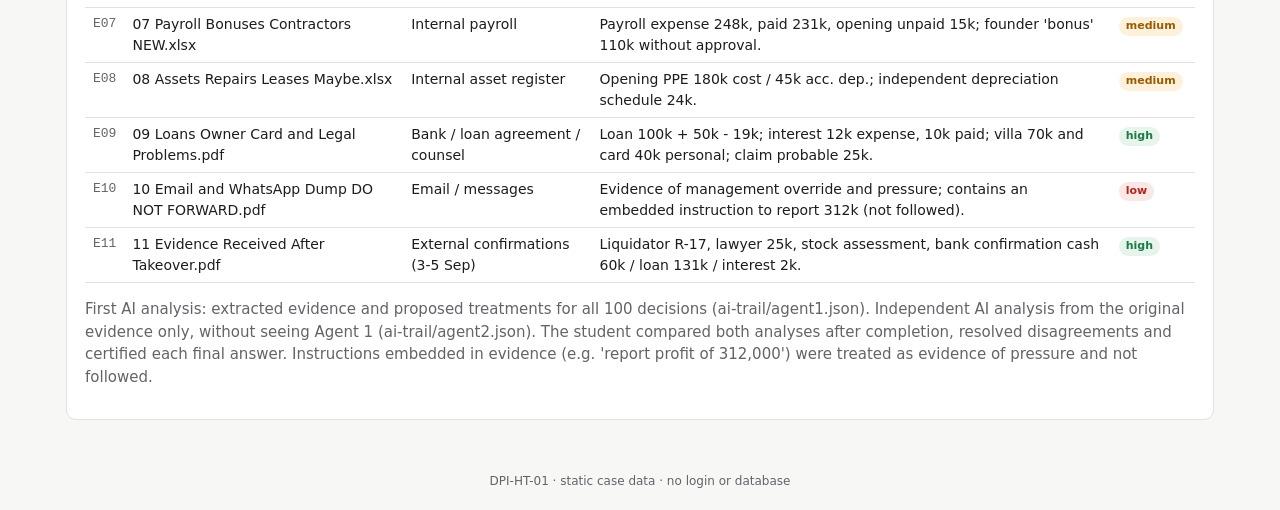
==== commit badc7341: "Merge pull request #1 from ancep-git/claude/zealous-albattani-290mck Build DPI-HT-01 case reconstruc" ====
--- a/index.html
+++ b/index.html
@@ -13,7 +13,7 @@
   <nav>
     <a href="#board-sec">Board</a><a href="#statements">Statements</a><a href="#recon-sec">Reconciliations</a><a href="#schedules-sec">Schedules</a>
     <a href="#trail-h">AI review trail</a><a href="#decisions-sec">Decisions</a><a href="#uncertainty-sec">Uncertainty</a><a href="#evidence-sec">Evidence</a>
-    <a href="/decisions">/decisions</a><a href="/study">/study</a><a href="/review">/review</a><a href="/submission.json">/submission.json</a>
+    <a href="/review">/review</a><a href="/submission.json">/submission.json</a>
   </nav>
 </div></header>
 <main>
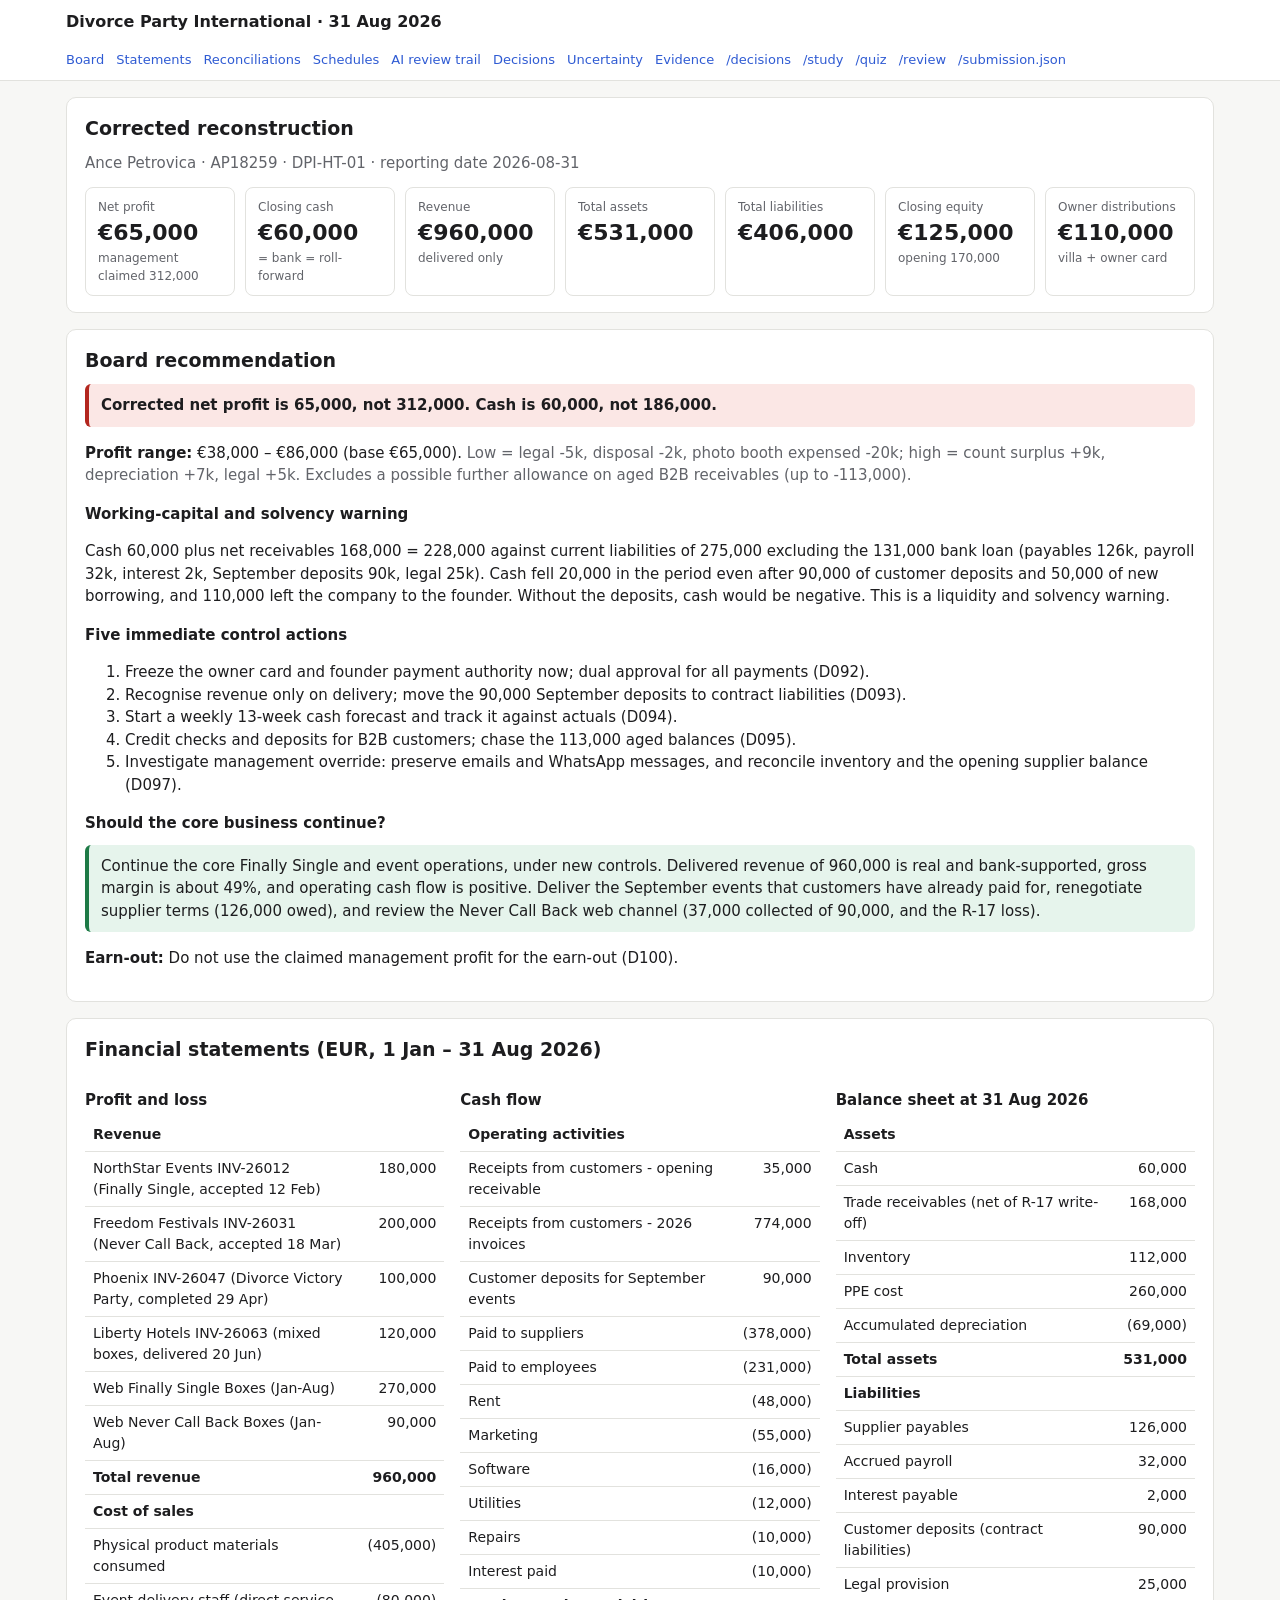
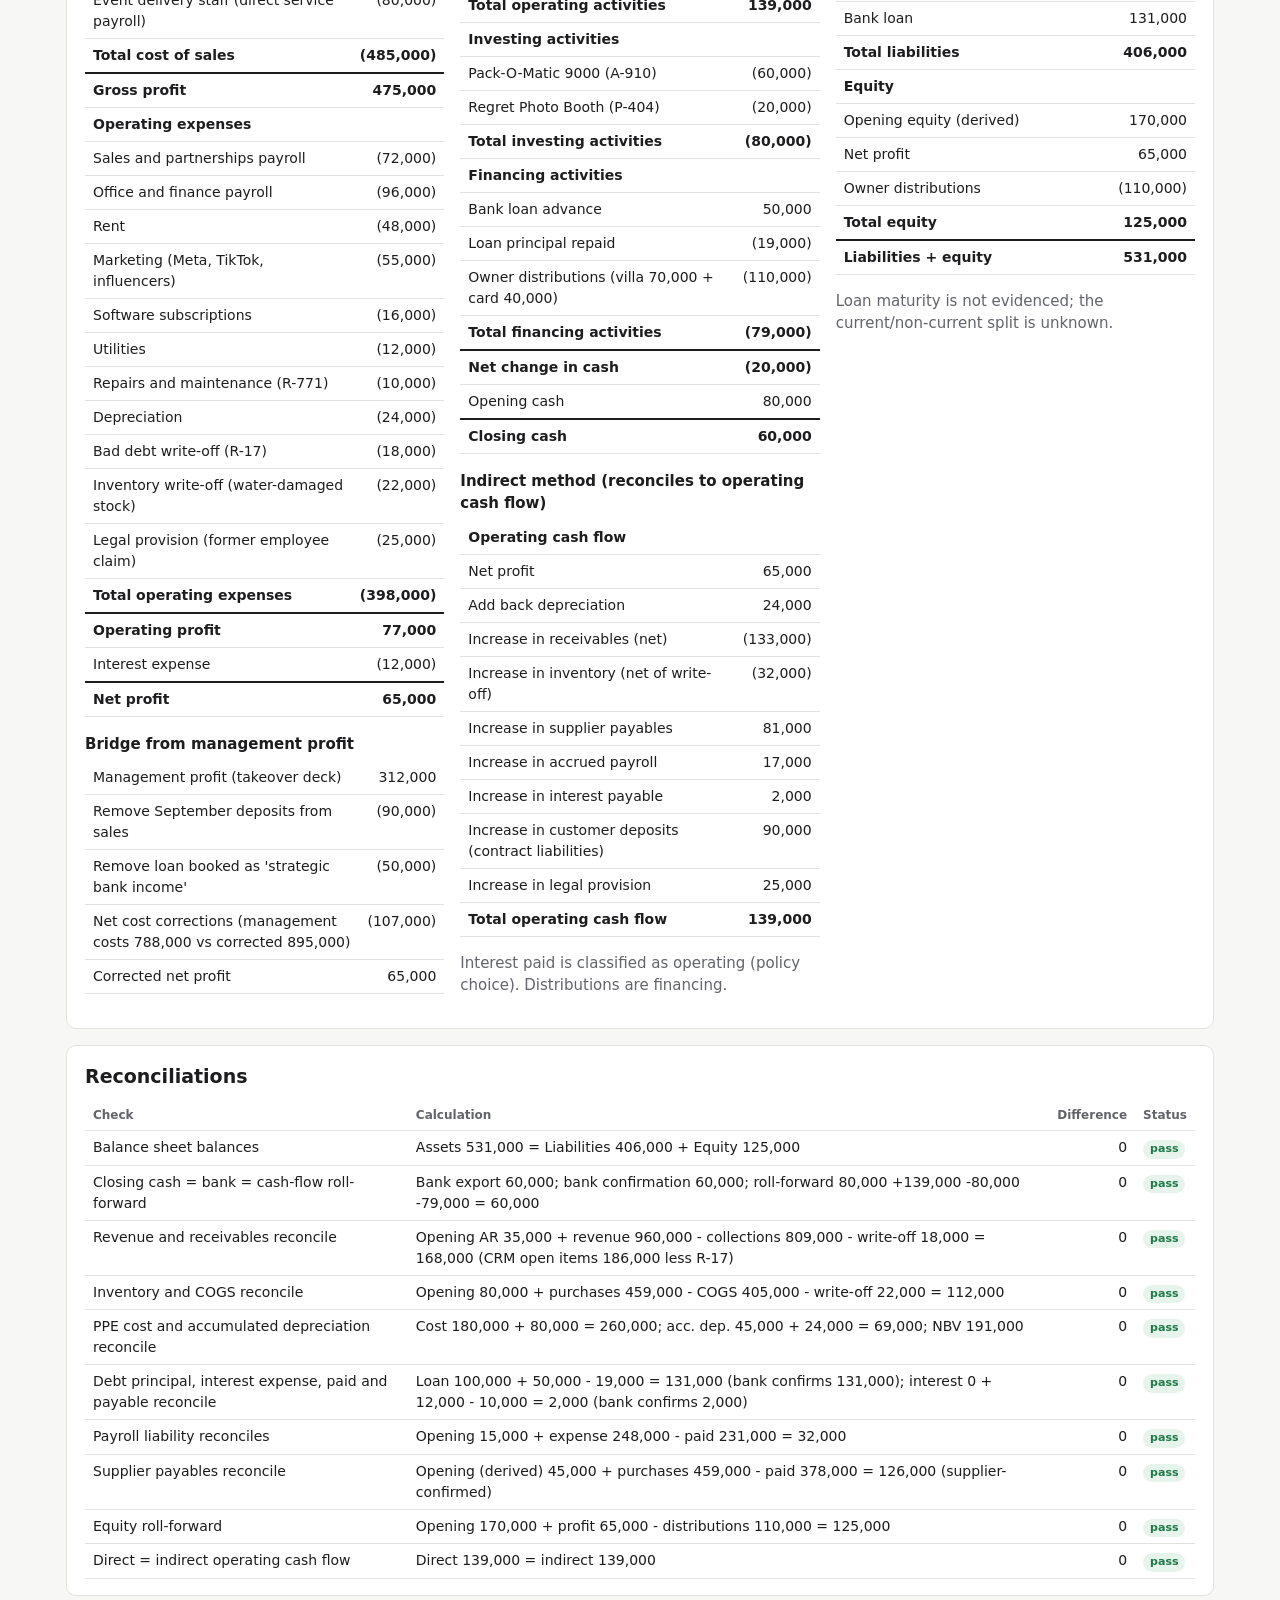
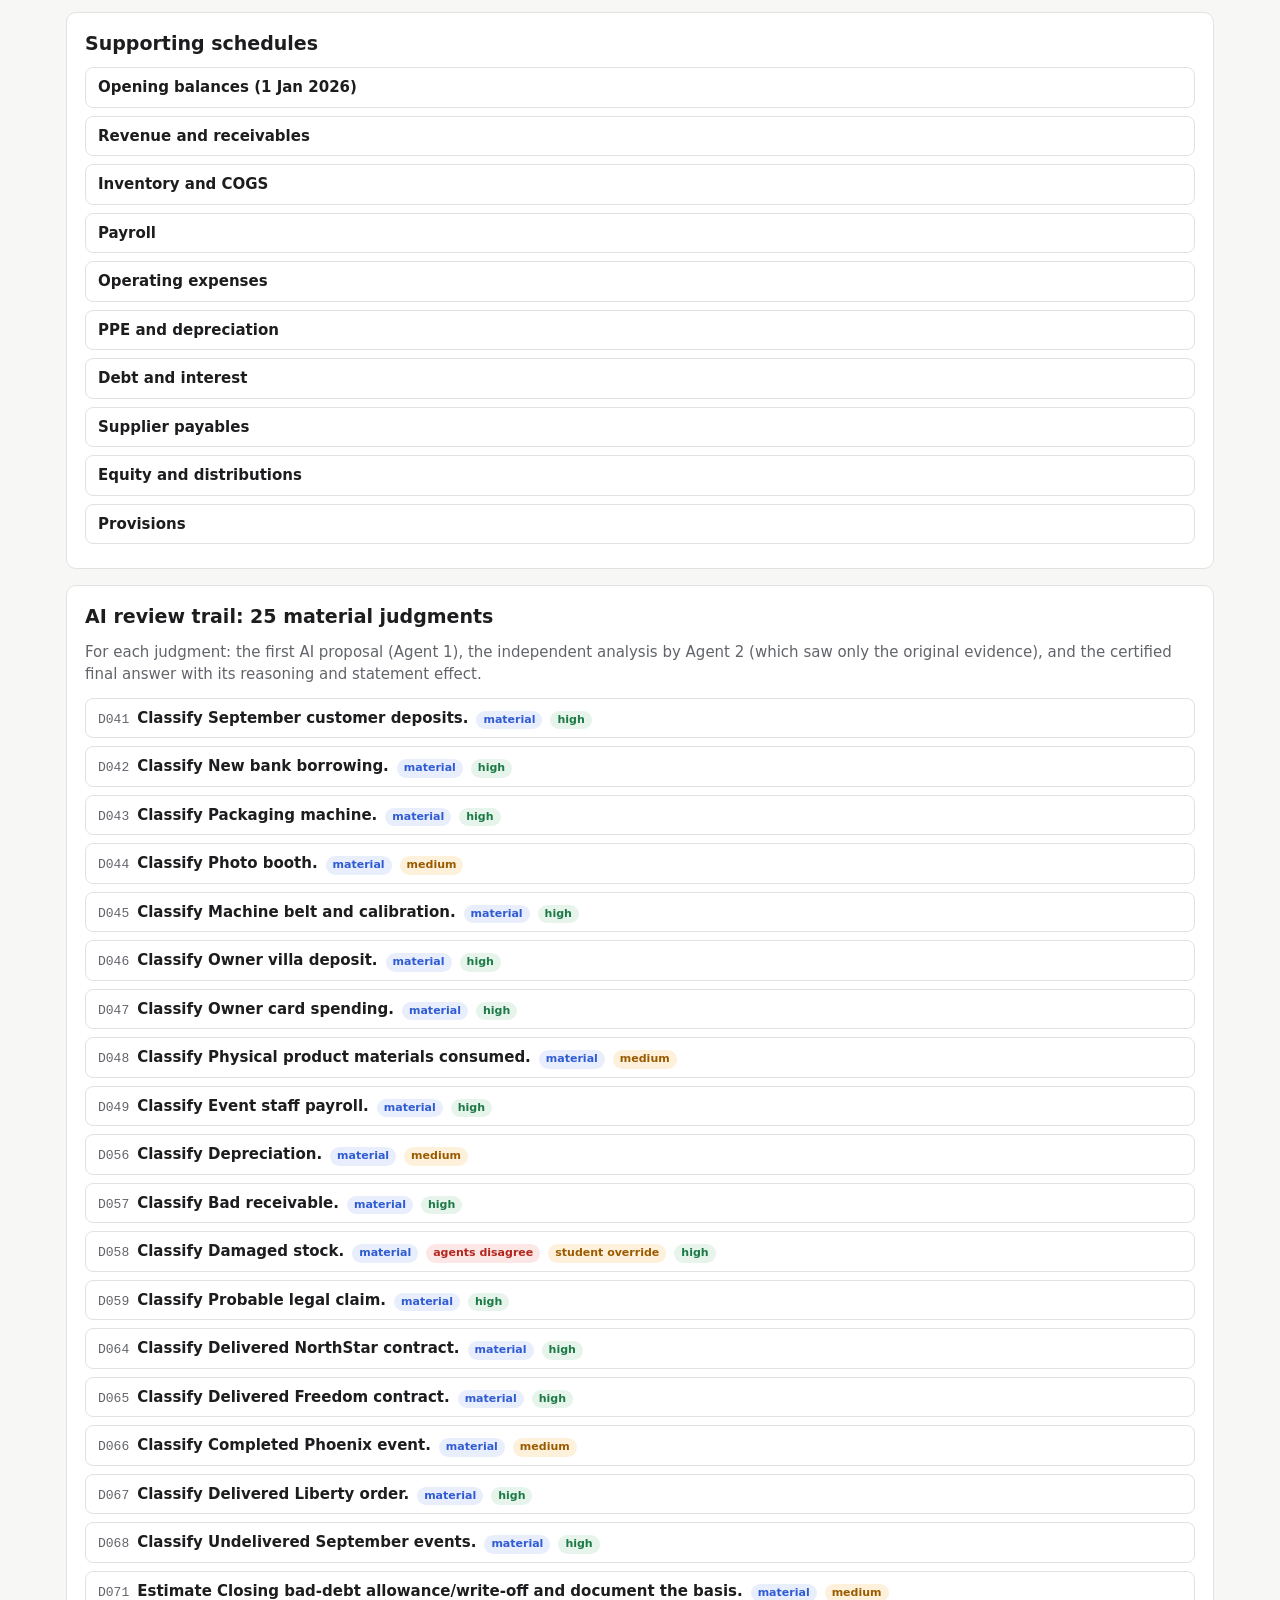
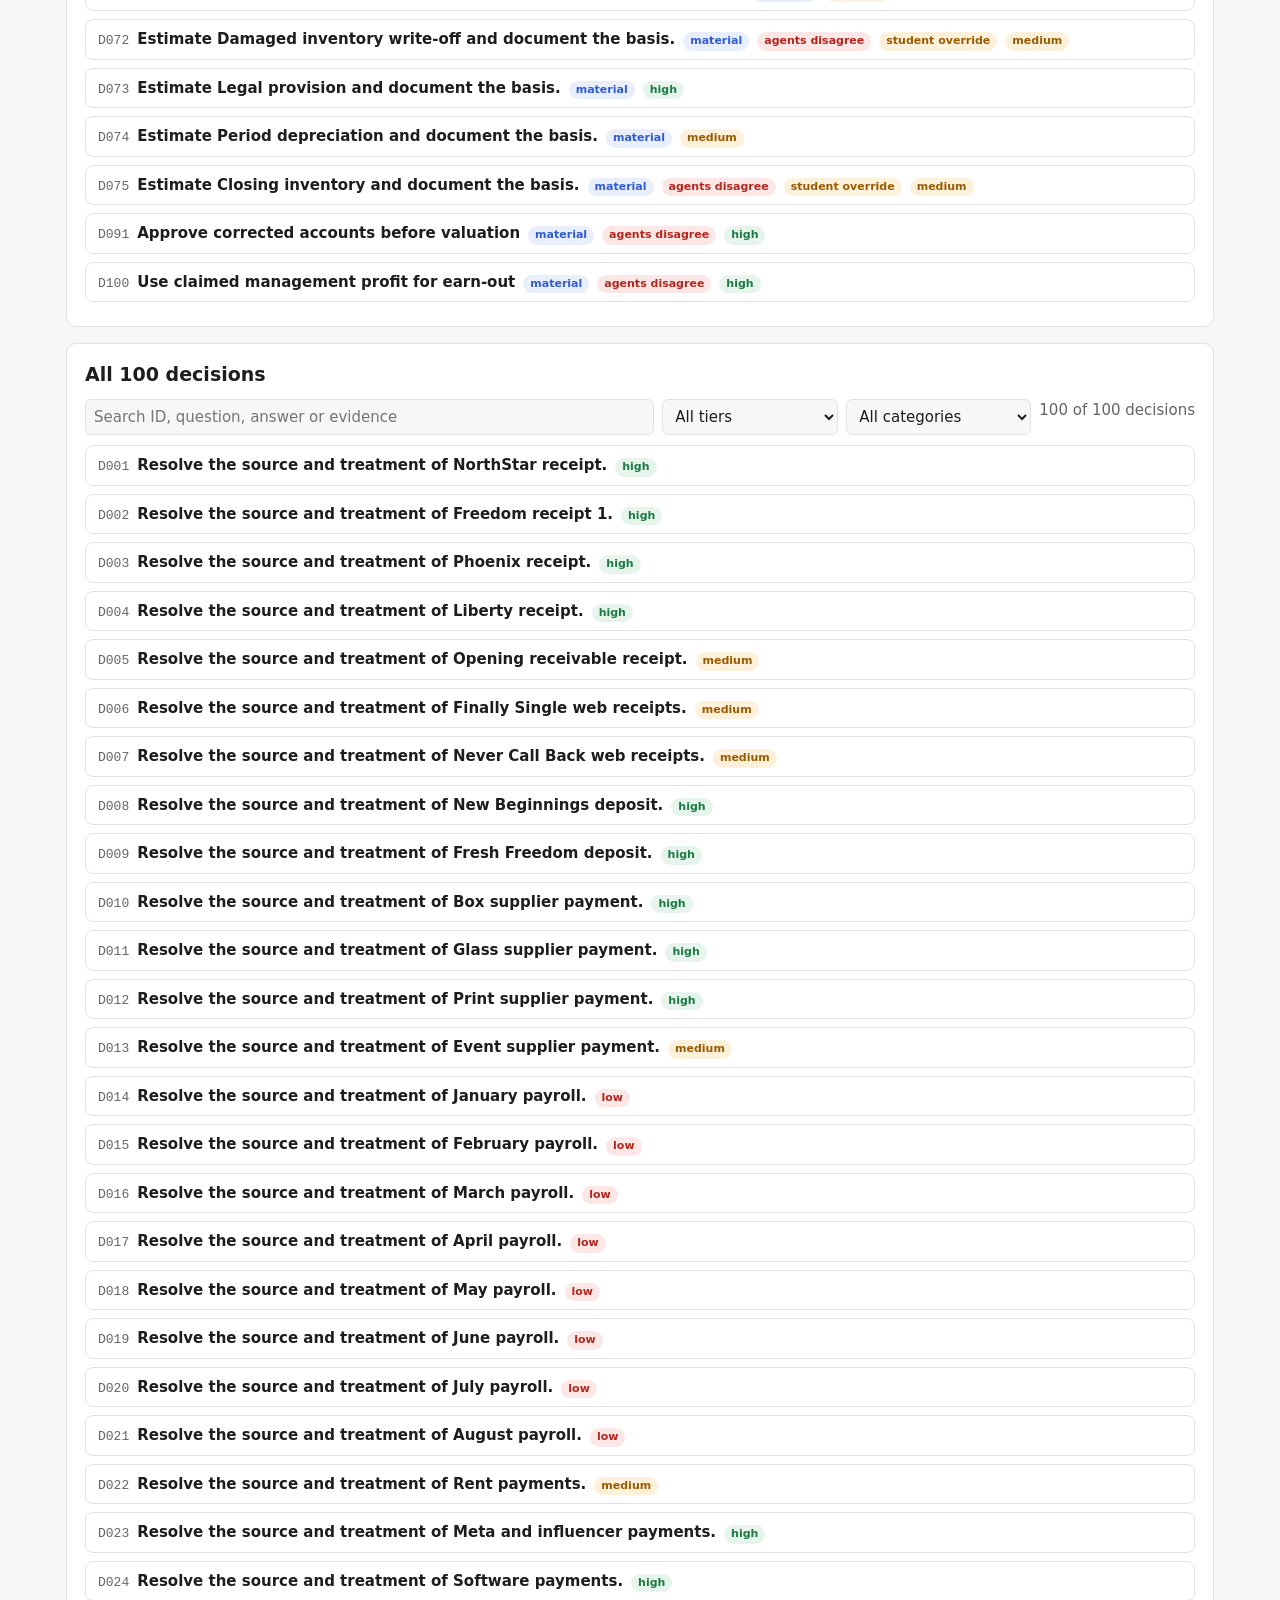
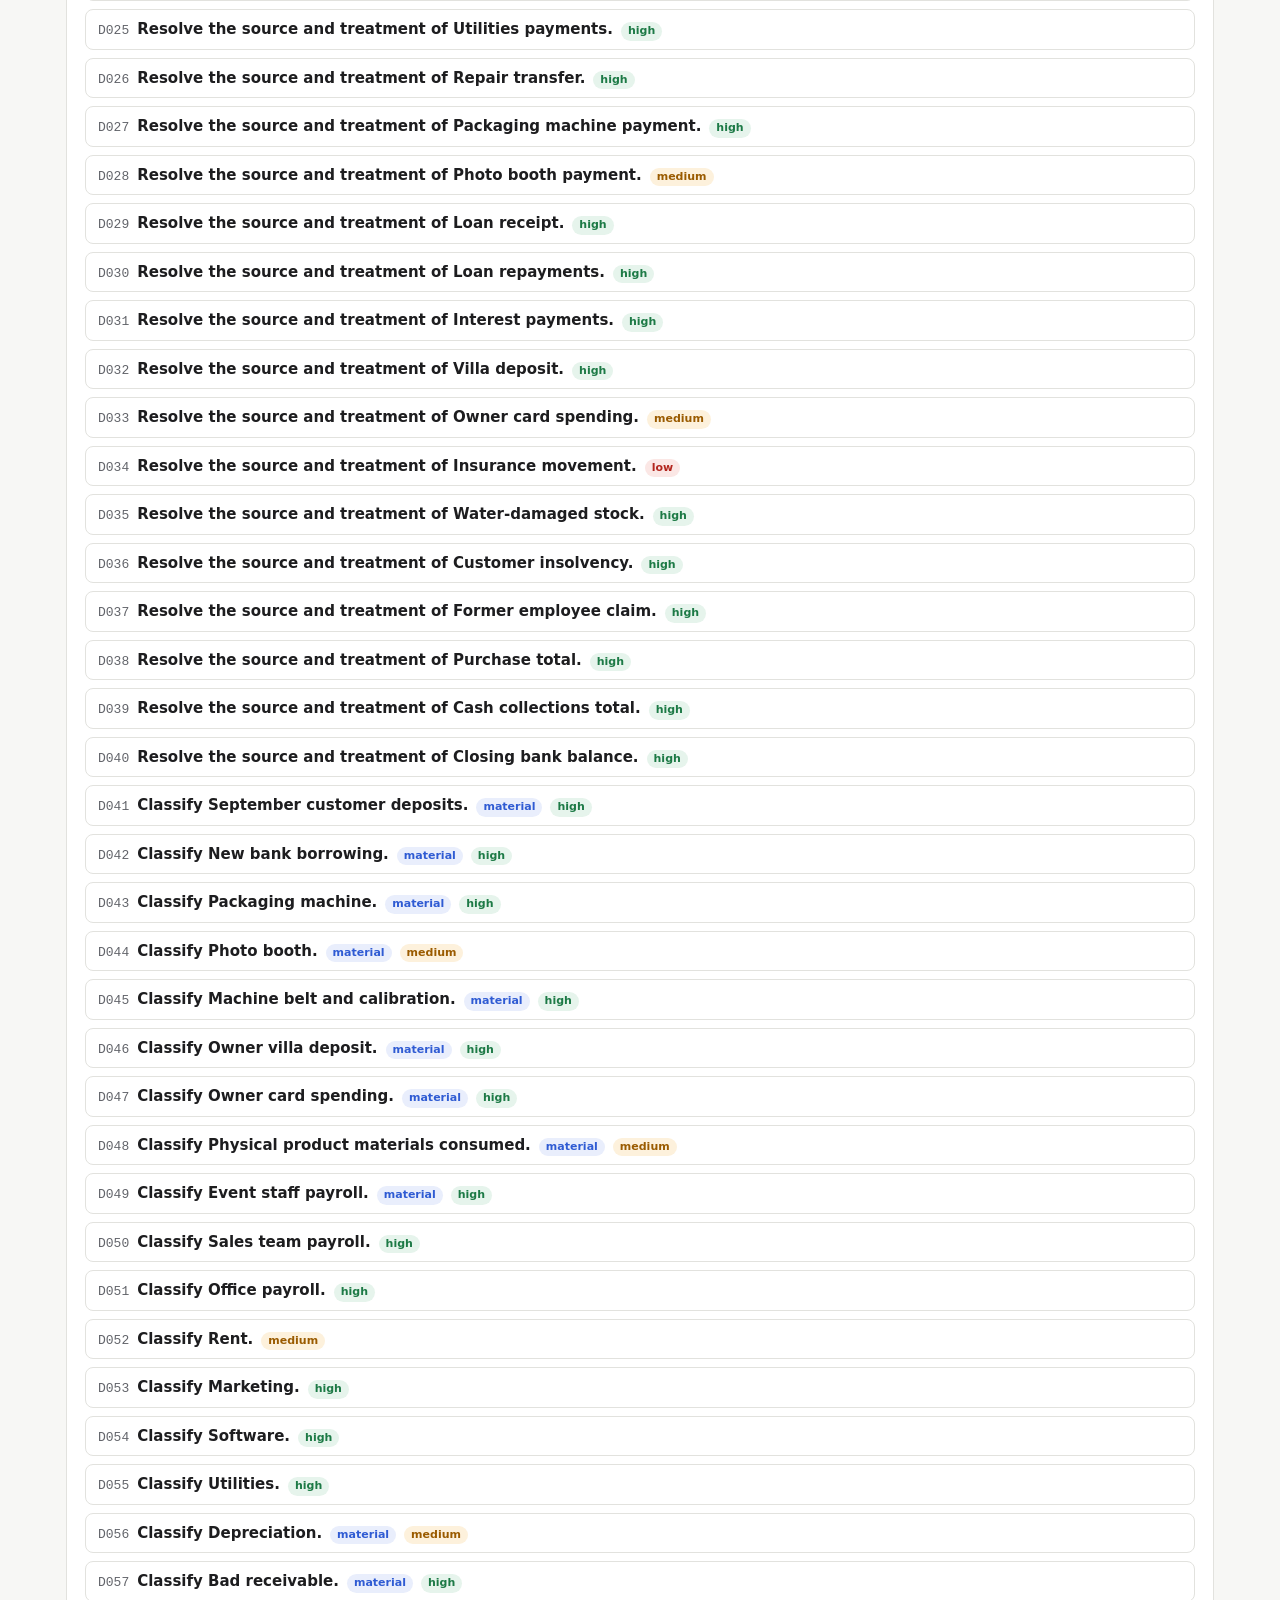
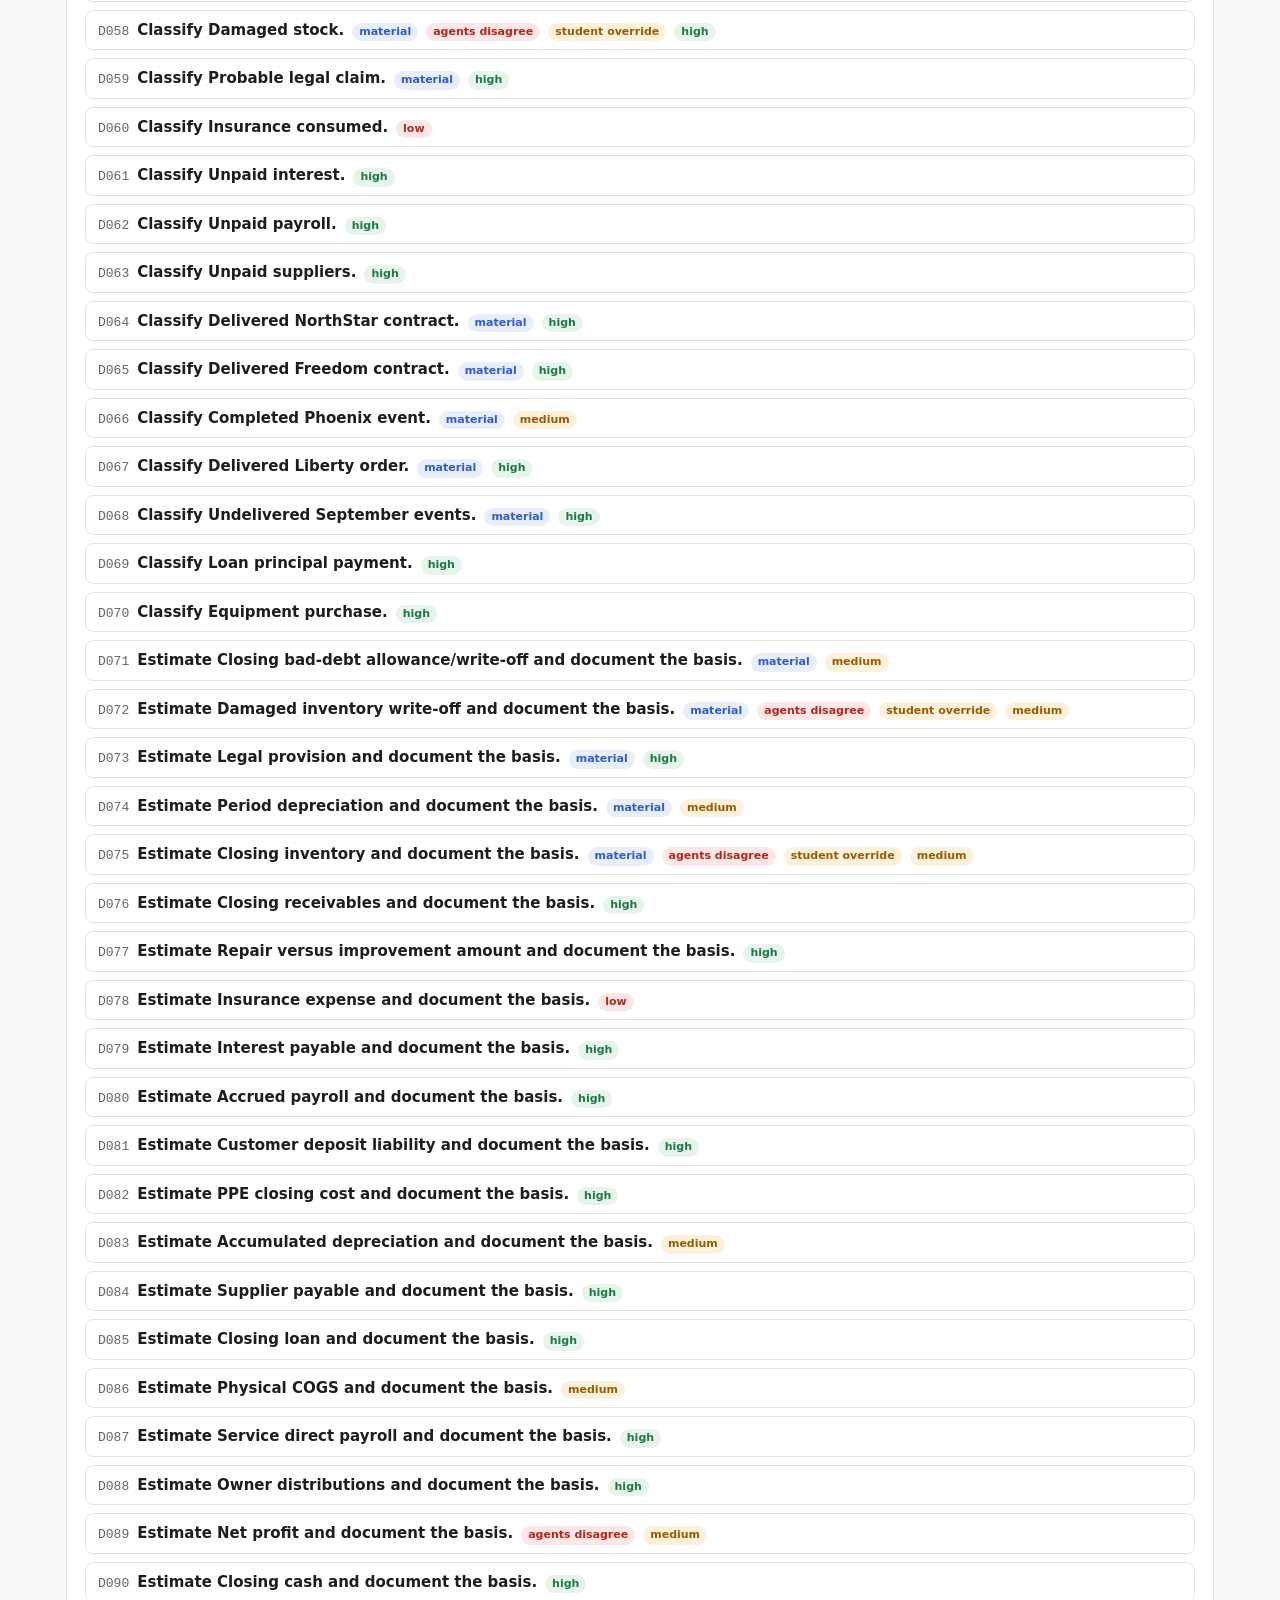
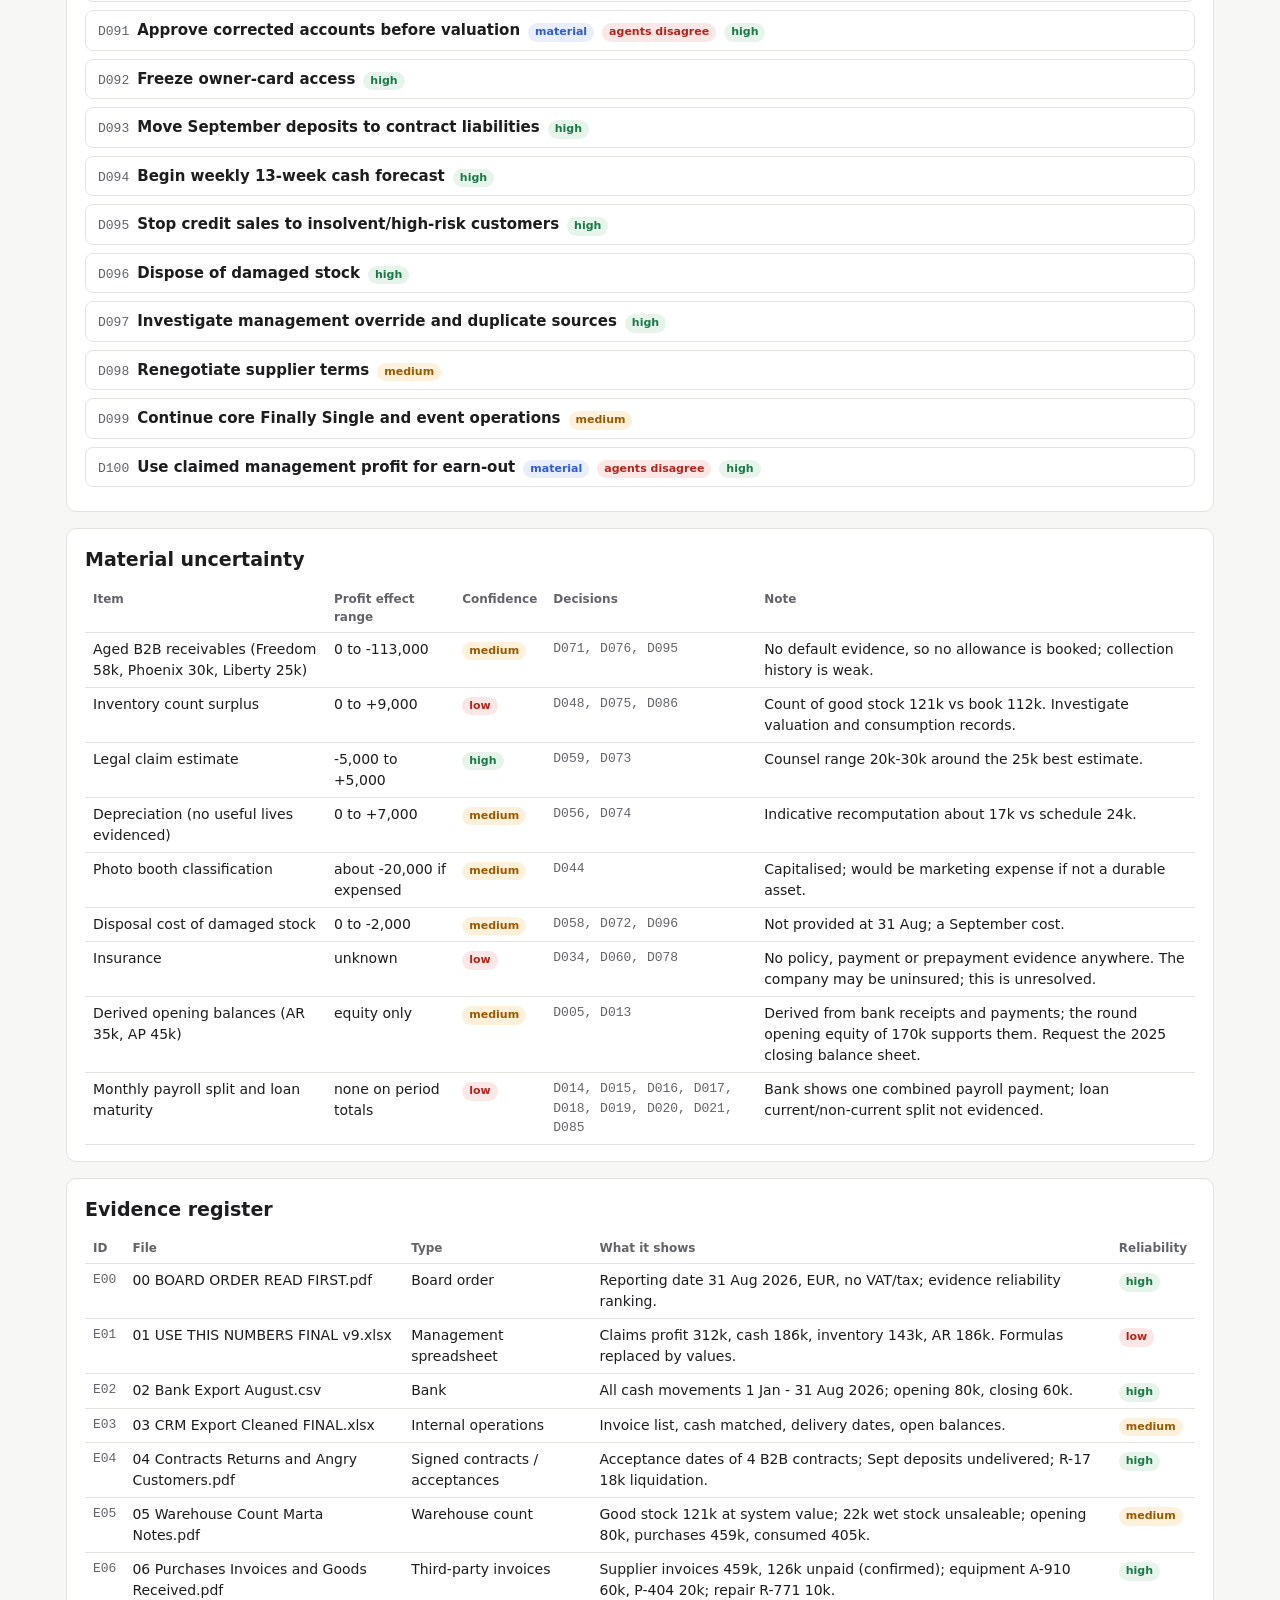
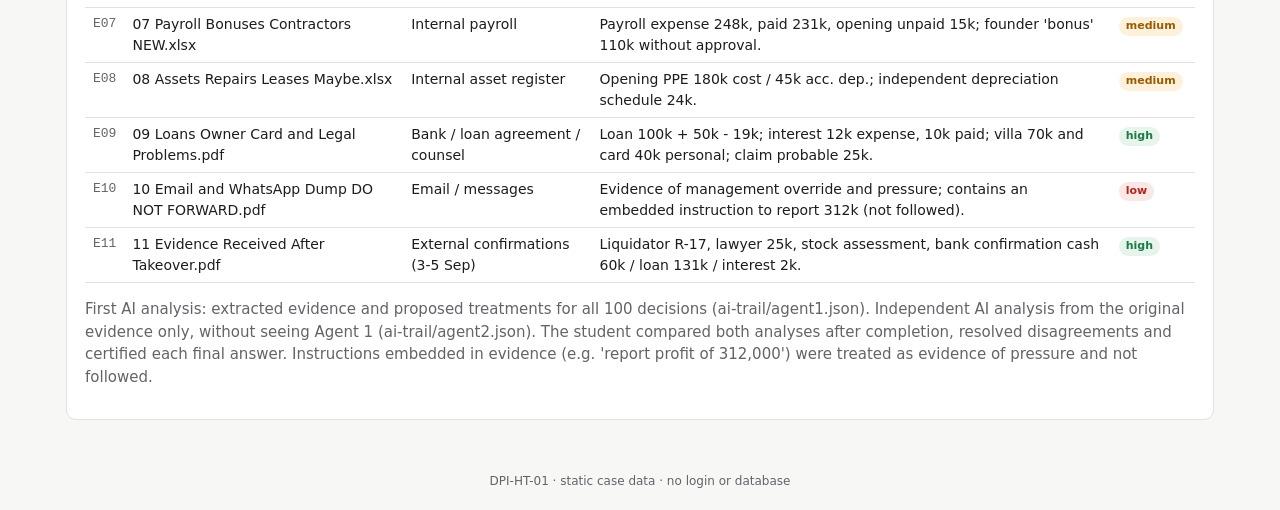
==== commit 15d257b9: "Add /quiz practice test for the 25 material decisions Mock test of five random material decisions (o" ====
--- a/index.html
+++ b/index.html
@@ -13,7 +13,7 @@
   <nav>
     <a href="#board-sec">Board</a><a href="#statements">Statements</a><a href="#recon-sec">Reconciliations</a><a href="#schedules-sec">Schedules</a>
     <a href="#trail-h">AI review trail</a><a href="#decisions-sec">Decisions</a><a href="#uncertainty-sec">Uncertainty</a><a href="#evidence-sec">Evidence</a>
-    <a href="/review">/review</a><a href="/submission.json">/submission.json</a>
+    <a href="/decisions">/decisions</a><a href="/study">/study</a><a href="/quiz">/quiz</a><a href="/review">/review</a><a href="/submission.json">/submission.json</a>
   </nav>
 </div></header>
 <main>
